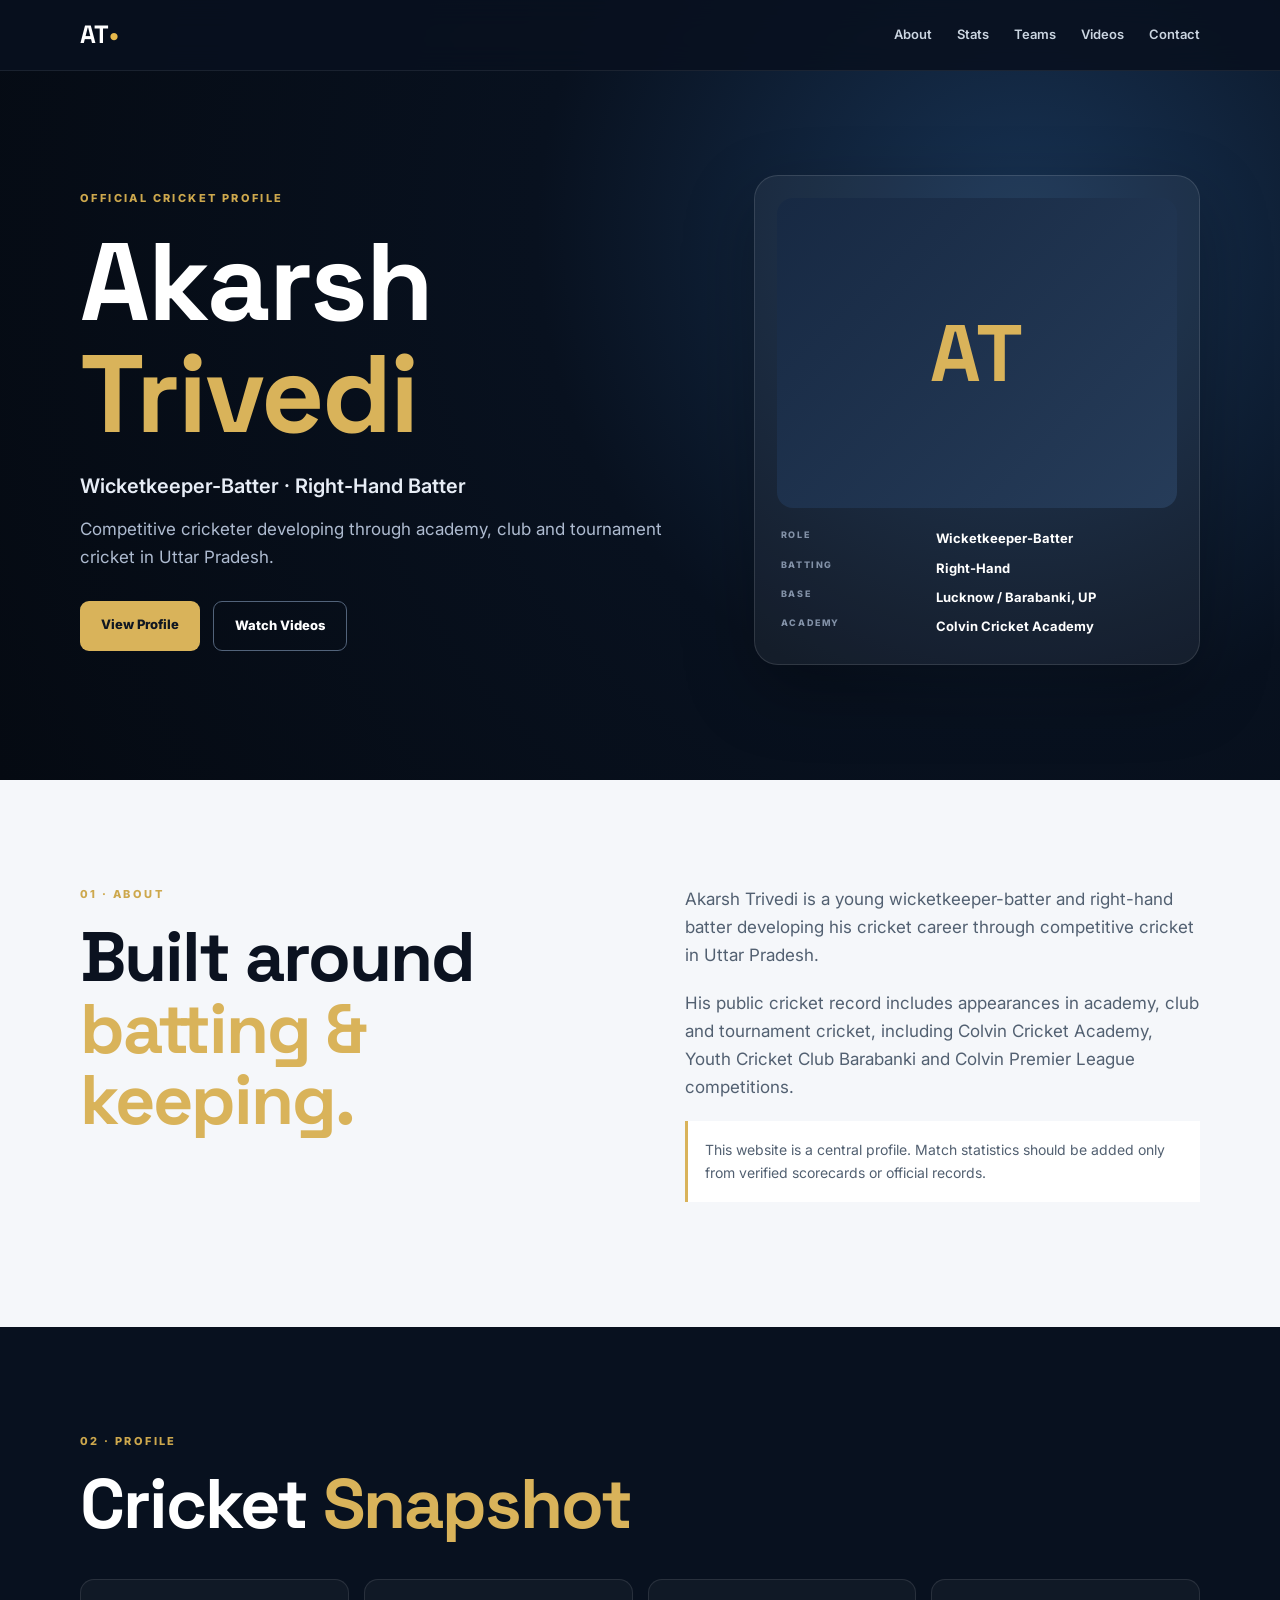
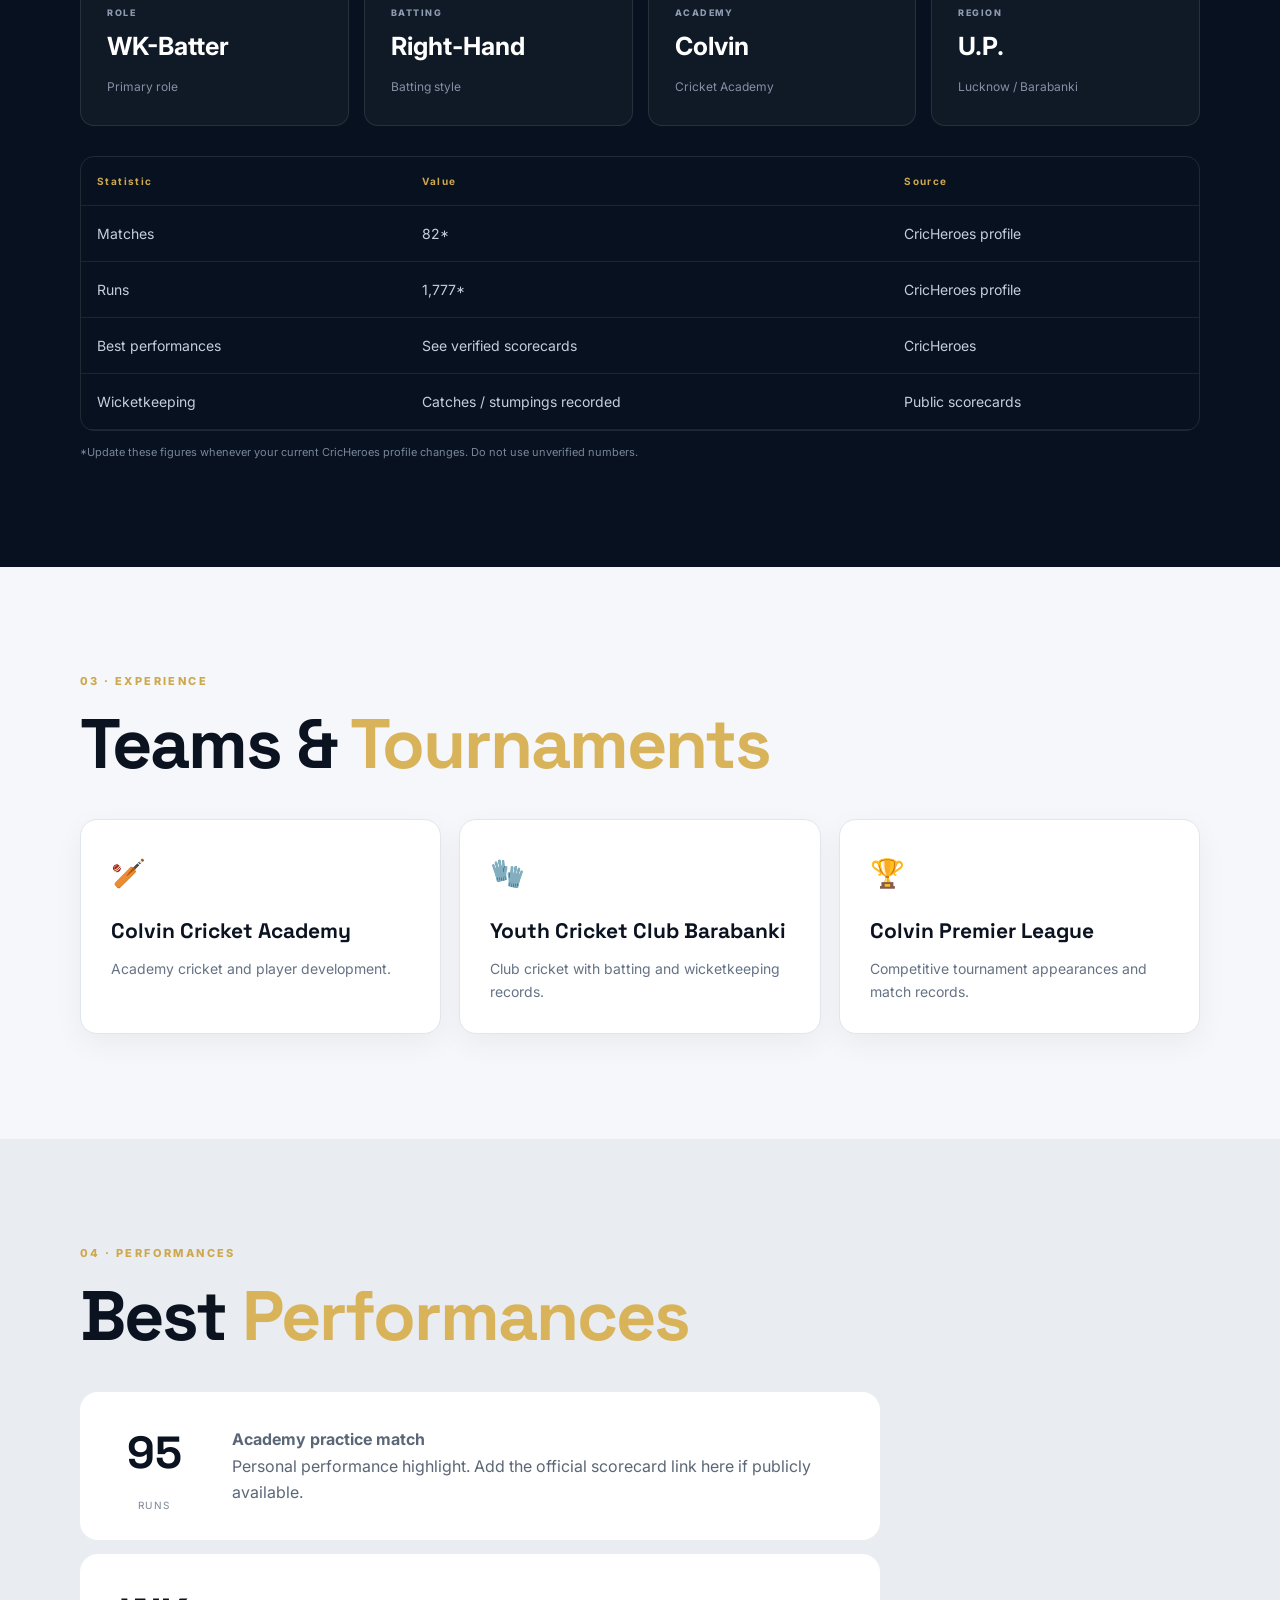
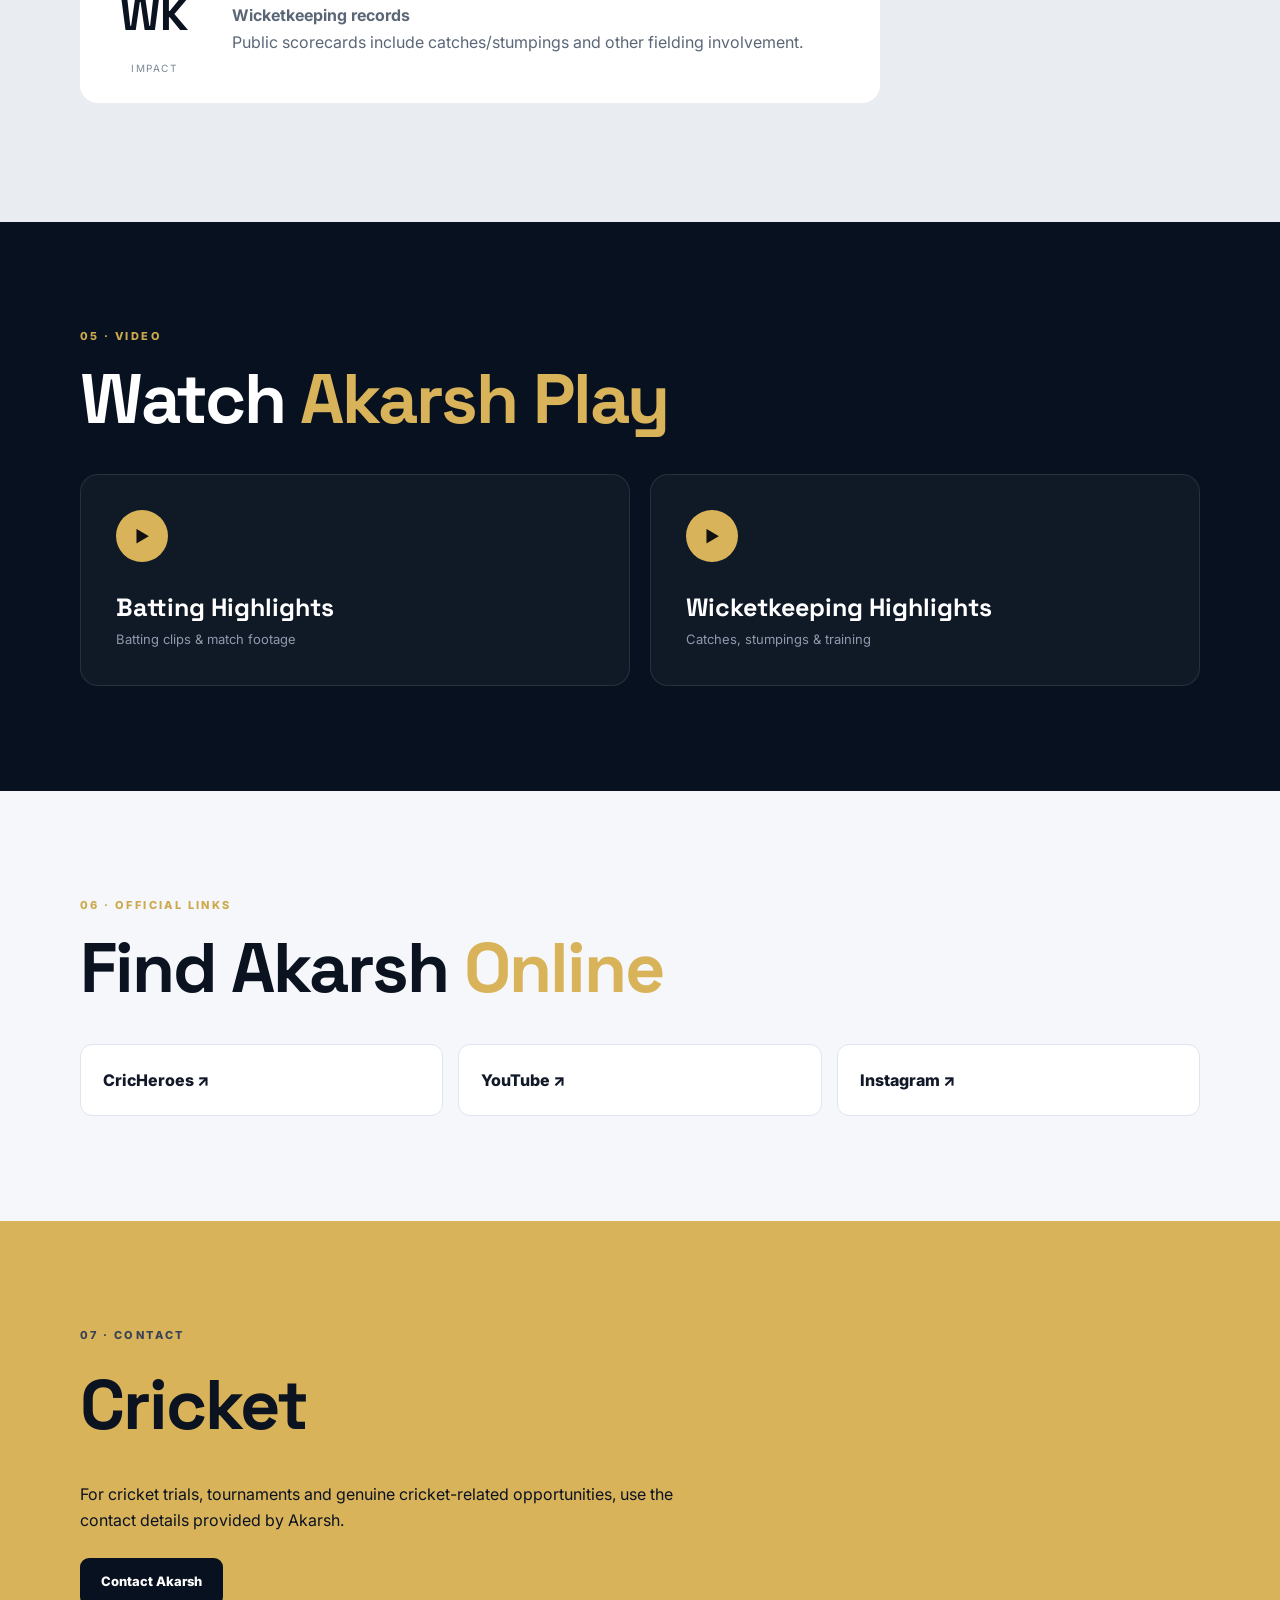
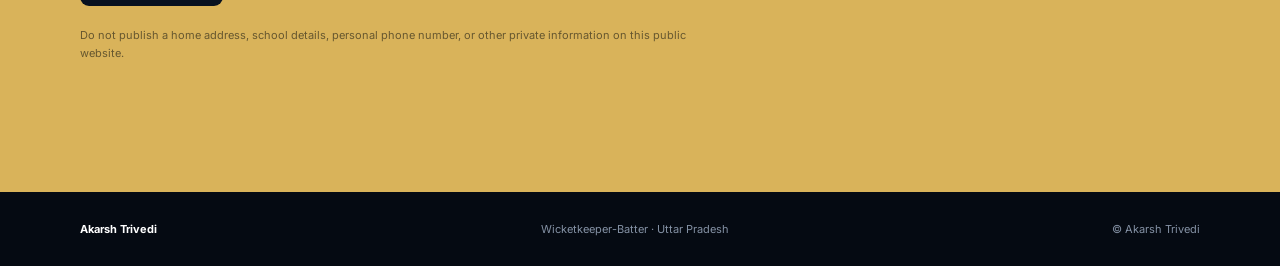
==== index.html @ 23338c33 "Add files via upload" ====
<!DOCTYPE html>
<html lang="en">
<head>
  <meta charset="UTF-8">
  <meta name="viewport" content="width=device-width, initial-scale=1.0">
  <title>Akarsh Trivedi | Wicketkeeper-Batter | Cricketer</title>
  <meta name="description" content="Official cricket profile of Akarsh Trivedi, a wicketkeeper-batter and right-hand batter from Uttar Pradesh. View cricket profile, statistics, teams, tournaments, performances and videos.">
  <meta name="author" content="Akarsh Trivedi">
  <meta name="robots" content="index, follow">
  <meta property="og:title" content="Akarsh Trivedi | Wicketkeeper-Batter">
  <meta property="og:description" content="Official cricket profile of Akarsh Trivedi — wicketkeeper-batter and right-hand batter.">
  <meta property="og:type" content="profile">
  <meta name="theme-color" content="#08111f">
  <link rel="stylesheet" href="style.css">
  <script type="application/ld+json">
  {
    "@context":"https://schema.org",
    "@type":"Person",
    "name":"Akarsh Trivedi",
    "jobTitle":"Cricketer",
    "description":"Wicketkeeper-batter and right-hand batter from Uttar Pradesh.",
    "url":"YOUR_GITHUB_PAGES_URL",
    "sameAs":[
      "YOUR_CRICHEROES_URL",
      "YOUR_YOUTUBE_URL",
      "YOUR_INSTAGRAM_URL"
    ]
  }
  </script>
</head>
<body>
<header class="site-header">
  <nav class="nav container">
    <a class="brand" href="#home">AT<span>•</span></a>
    <div class="nav-links">
      <a href="#about">About</a>
      <a href="#stats">Stats</a>
      <a href="#teams">Teams</a>
      <a href="#videos">Videos</a>
      <a href="#contact">Contact</a>
    </div>
  </nav>
</header>

<main>
<section id="home" class="hero">
  <div class="container hero-grid">
    <div>
      <p class="eyebrow">OFFICIAL CRICKET PROFILE</p>
      <h1>Akarsh<br><span>Trivedi</span></h1>
      <p class="hero-role">Wicketkeeper-Batter · Right-Hand Batter</p>
      <p class="hero-copy">Competitive cricketer developing through academy, club and tournament cricket in Uttar Pradesh.</p>
      <div class="buttons">
        <a class="btn primary" href="#stats">View Profile</a>
        <a class="btn ghost" href="#videos">Watch Videos</a>
      </div>
    </div>
    <div class="hero-card">
      <div class="photo-placeholder">AT</div>
      <div class="card-info">
        <span>ROLE</span><strong>Wicketkeeper-Batter</strong>
        <span>BATTING</span><strong>Right-Hand</strong>
        <span>BASE</span><strong>Lucknow / Barabanki, UP</strong>
        <span>ACADEMY</span><strong>Colvin Cricket Academy</strong>
      </div>
    </div>
  </div>
</section>

<section id="about" class="section">
  <div class="container two-col">
    <div>
      <p class="eyebrow">01 · ABOUT</p>
      <h2>Built around<br><span>batting & keeping.</span></h2>
    </div>
    <div class="text">
      <p>Akarsh Trivedi is a young wicketkeeper-batter and right-hand batter developing his cricket career through competitive cricket in Uttar Pradesh.</p>
      <p>His public cricket record includes appearances in academy, club and tournament cricket, including Colvin Cricket Academy, Youth Cricket Club Barabanki and Colvin Premier League competitions.</p>
      <p class="note">This website is a central profile. Match statistics should be added only from verified scorecards or official records.</p>
    </div>
  </div>
</section>

<section id="stats" class="section dark">
  <div class="container">
    <p class="eyebrow">02 · PROFILE</p>
    <h2>Cricket <span>Snapshot</span></h2>
    <div class="stat-grid">
      <div class="stat"><small>ROLE</small><strong>WK-Batter</strong><em>Primary role</em></div>
      <div class="stat"><small>BATTING</small><strong>Right-Hand</strong><em>Batting style</em></div>
      <div class="stat"><small>ACADEMY</small><strong>Colvin</strong><em>Cricket Academy</em></div>
      <div class="stat"><small>REGION</small><strong>U.P.</strong><em>Lucknow / Barabanki</em></div>
    </div>
    <div class="table-wrap">
      <table>
        <thead><tr><th>Statistic</th><th>Value</th><th>Source</th></tr></thead>
        <tbody>
          <tr><td>Matches</td><td>82*</td><td>CricHeroes profile</td></tr>
          <tr><td>Runs</td><td>1,777*</td><td>CricHeroes profile</td></tr>
          <tr><td>Best performances</td><td>See verified scorecards</td><td>CricHeroes</td></tr>
          <tr><td>Wicketkeeping</td><td>Catches / stumpings recorded</td><td>Public scorecards</td></tr>
        </tbody>
      </table>
    </div>
    <p class="small">*Update these figures whenever your current CricHeroes profile changes. Do not use unverified numbers.</p>
  </div>
</section>

<section id="teams" class="section">
  <div class="container">
    <p class="eyebrow">03 · EXPERIENCE</p>
    <h2>Teams & <span>Tournaments</span></h2>
    <div class="cards">
      <article><div class="icon">🏏</div><h3>Colvin Cricket Academy</h3><p>Academy cricket and player development.</p></article>
      <article><div class="icon">🧤</div><h3>Youth Cricket Club Barabanki</h3><p>Club cricket with batting and wicketkeeping records.</p></article>
      <article><div class="icon">🏆</div><h3>Colvin Premier League</h3><p>Competitive tournament appearances and match records.</p></article>
    </div>
  </div>
</section>

<section id="performances" class="section alt">
  <div class="container">
    <p class="eyebrow">04 · PERFORMANCES</p>
    <h2>Best <span>Performances</span></h2>
    <div class="performance">
      <div><strong>95</strong><span>runs</span></div>
      <p><b>Academy practice match</b><br>Personal performance highlight. Add the official scorecard link here if publicly available.</p>
    </div>
    <div class="performance">
      <div><strong>WK</strong><span>impact</span></div>
      <p><b>Wicketkeeping records</b><br>Public scorecards include catches/stumpings and other fielding involvement.</p>
    </div>
  </div>
</section>

<section id="videos" class="section dark">
  <div class="container">
    <p class="eyebrow">05 · VIDEO</p>
    <h2>Watch <span>Akarsh Play</span></h2>
    <div class="video-grid">
      <a class="video-card" href="YOUR_BATTING_VIDEO_URL" target="_blank" rel="noopener">
        <div class="play">▶</div><h3>Batting Highlights</h3><p>Batting clips & match footage</p>
      </a>
      <a class="video-card" href="YOUR_WK_VIDEO_URL" target="_blank" rel="noopener">
        <div class="play">▶</div><h3>Wicketkeeping Highlights</h3><p>Catches, stumpings & training</p>
      </a>
    </div>
  </div>
</section>

<section id="links" class="section">
  <div class="container">
    <p class="eyebrow">06 · OFFICIAL LINKS</p>
    <h2>Find Akarsh <span>Online</span></h2>
    <div class="link-grid">
      <a href="YOUR_CRICHEROES_URL" target="_blank" rel="noopener">CricHeroes ↗</a>
      <a href="YOUR_YOUTUBE_URL" target="_blank" rel="noopener">YouTube ↗</a>
      <a href="YOUR_INSTAGRAM_URL" target="_blank" rel="noopener">Instagram ↗</a>
    </div>
  </div>
</section>

<section id="contact" class="section contact">
  <div class="container">
    <p class="eyebrow">07 · CONTACT</p>
    <h2>Cricket <span>Enquiries</span></h2>
    <p>For cricket trials, tournaments and genuine cricket-related opportunities, use the contact details provided by Akarsh.</p>
    <a class="btn primary" href="mailto:YOUR_EMAIL@example.com">Contact Akarsh</a>
    <p class="privacy">Do not publish a home address, school details, personal phone number, or other private information on this public website.</p>
  </div>
</section>
</main>

<footer>
  <div class="container footer-inner">
    <strong>Akarsh Trivedi</strong>
    <span>Wicketkeeper-Batter · Uttar Pradesh</span>
    <span>© <span id="year"></span> Akarsh Trivedi</span>
  </div>
</footer>
<script src="script.js"></script>
</body>
</html>
---- style.css ----
@import url('https://fonts.googleapis.com/css2?family=Inter:wght@400;500;600;700;800;900&family=Space+Grotesk:wght@500;600;700&display=swap');
*{box-sizing:border-box;margin:0;padding:0}html{scroll-behavior:smooth}body{font-family:Inter,Arial,sans-serif;background:#f5f7fa;color:#0b1220;line-height:1.65}.container{width:min(1120px,92%);margin:auto}.site-header{position:fixed;top:0;left:0;width:100%;z-index:20;background:rgba(8,17,31,.88);backdrop-filter:blur(14px);border-bottom:1px solid rgba(255,255,255,.08)}.nav{height:70px;display:flex;align-items:center;justify-content:space-between}.brand{font-family:"Space Grotesk";font-weight:800;font-size:25px;color:white;text-decoration:none}.brand span{color:#e7b84b}.nav-links{display:flex;gap:25px}.nav-links a{color:#cbd5e1;text-decoration:none;font-size:13px;font-weight:600}.nav-links a:hover{color:#fff}.hero{min-height:780px;padding:150px 0 90px;background:radial-gradient(circle at 80% 30%,#183354 0,#08111f 42%,#050a12 100%);color:white;display:flex;align-items:center}.hero-grid{display:grid;grid-template-columns:1.15fr .85fr;gap:70px;align-items:center}.eyebrow{letter-spacing:2.4px;font-size:11px;font-weight:800;color:#cda84d;margin-bottom:18px}.hero h1,h2{font-family:"Space Grotesk";line-height:1.02;letter-spacing:-2px}.hero h1{font-size:clamp(62px,9vw,110px)}.hero h1 span,h2 span{color:#d9b35a}.hero-role{font-size:20px;font-weight:600;margin:20px 0 12px;color:#e7edf6}.hero-copy{max-width:600px;color:#aebbd0;font-size:17px}.buttons{display:flex;gap:13px;margin-top:30px}.btn{display:inline-block;padding:13px 21px;border-radius:9px;text-decoration:none;font-weight:800;font-size:13px}.primary{background:#d9b35a;color:#101722}.ghost{border:1px solid #52637a;color:white}.hero-card{border:1px solid rgba(255,255,255,.12);background:rgba(255,255,255,.05);border-radius:24px;padding:22px;box-shadow:0 25px 70px rgba(0,0,0,.28)}.photo-placeholder{height:310px;border-radius:16px;background:linear-gradient(135deg,#172943,#263c59);display:grid;place-items:center;font-family:"Space Grotesk";font-size:80px;font-weight:800;color:#d9b35a}.card-info{display:grid;grid-template-columns:1fr 1.7fr;gap:8px 16px;padding:20px 4px 4px}.card-info span{font-size:9px;color:#8291a7;letter-spacing:1.6px;font-weight:800}.card-info strong{font-size:13px}.section{padding:105px 0}.section h2{font-size:clamp(42px,6vw,70px);margin-bottom:40px}.two-col{display:grid;grid-template-columns:1fr 1fr;gap:90px}.text{font-size:17px;color:#526071}.text p{margin-bottom:20px}.note{padding:17px;border-left:3px solid #d9b35a;background:white;font-size:14px}.dark{background:#08111f;color:white}.stat-grid{display:grid;grid-template-columns:repeat(4,1fr);gap:15px}.stat{padding:26px;border:1px solid rgba(255,255,255,.1);border-radius:14px;background:rgba(255,255,255,.035)}.stat small{display:block;color:#8d9bb0;font-size:9px;letter-spacing:1.5px;font-weight:800}.stat strong{display:block;font-size:25px;margin:5px 0}.stat em{font-size:12px;color:#8491a4;font-style:normal}.table-wrap{margin-top:30px;overflow:auto;border:1px solid rgba(255,255,255,.1);border-radius:14px}table{width:100%;border-collapse:collapse;min-width:600px}th,td{text-align:left;padding:16px;border-bottom:1px solid rgba(255,255,255,.08)}th{font-size:10px;letter-spacing:1.4px;color:#cda84d}td{color:#c4cfdd;font-size:14px}.small{font-size:11px;color:#77869b;margin-top:12px}.cards{display:grid;grid-template-columns:repeat(3,1fr);gap:18px}.cards article{background:white;border:1px solid #e1e6ed;border-radius:17px;padding:30px;box-shadow:0 10px 30px rgba(15,23,42,.05)}.icon{font-size:28px;margin-bottom:18px}.cards h3{font-family:"Space Grotesk";font-size:21px;margin-bottom:8px}.cards p{font-size:14px;color:#657285}.alt{background:#e9edf2}.performance{display:flex;gap:28px;align-items:center;background:white;border-radius:18px;padding:24px;margin:14px 0;max-width:800px}.performance>div{min-width:100px;text-align:center}.performance strong{display:block;font-family:"Space Grotesk";font-size:45px}.performance span{font-size:10px;text-transform:uppercase;letter-spacing:1.5px;color:#7a8797}.performance p{color:#5b6777}.video-grid{display:grid;grid-template-columns:repeat(2,1fr);gap:20px}.video-card{display:block;padding:35px;border:1px solid rgba(255,255,255,.1);border-radius:18px;text-decoration:none;color:white;background:rgba(255,255,255,.035)}.play{width:52px;height:52px;border-radius:50%;display:grid;place-items:center;background:#d9b35a;color:#111;margin-bottom:25px}.video-card h3{font-family:"Space Grotesk";font-size:25px}.video-card p{color:#8e9bad;font-size:13px}.link-grid{display:grid;grid-template-columns:repeat(3,1fr);gap:15px}.link-grid a{padding:22px;border-radius:12px;background:white;border:1px solid #dfe5ec;text-decoration:none;color:#111827;font-weight:800}.contact{background:#d9b35a}.contact .eyebrow{color:#394353}.contact p{max-width:650px;margin-bottom:25px}.privacy{font-size:11px;color:#66572f;margin-top:20px!important}.contact .primary{background:#08111f;color:white}footer{background:#050a12;color:#8491a4;padding:28px 0}.footer-inner{display:flex;justify-content:space-between;gap:15px;font-size:11px}.footer-inner strong{color:white}@media(max-width:800px){.nav-links{display:none}.hero{padding-top:120px}.hero-grid,.two-col{grid-template-columns:1fr;gap:40px}.stat-grid{grid-template-columns:1fr 1fr}.cards,.video-grid,.link-grid{grid-template-columns:1fr}.hero-card{max-width:500px}.section{padding:75px 0}.footer-inner{flex-direction:column}.photo-placeholder{height:240px}}
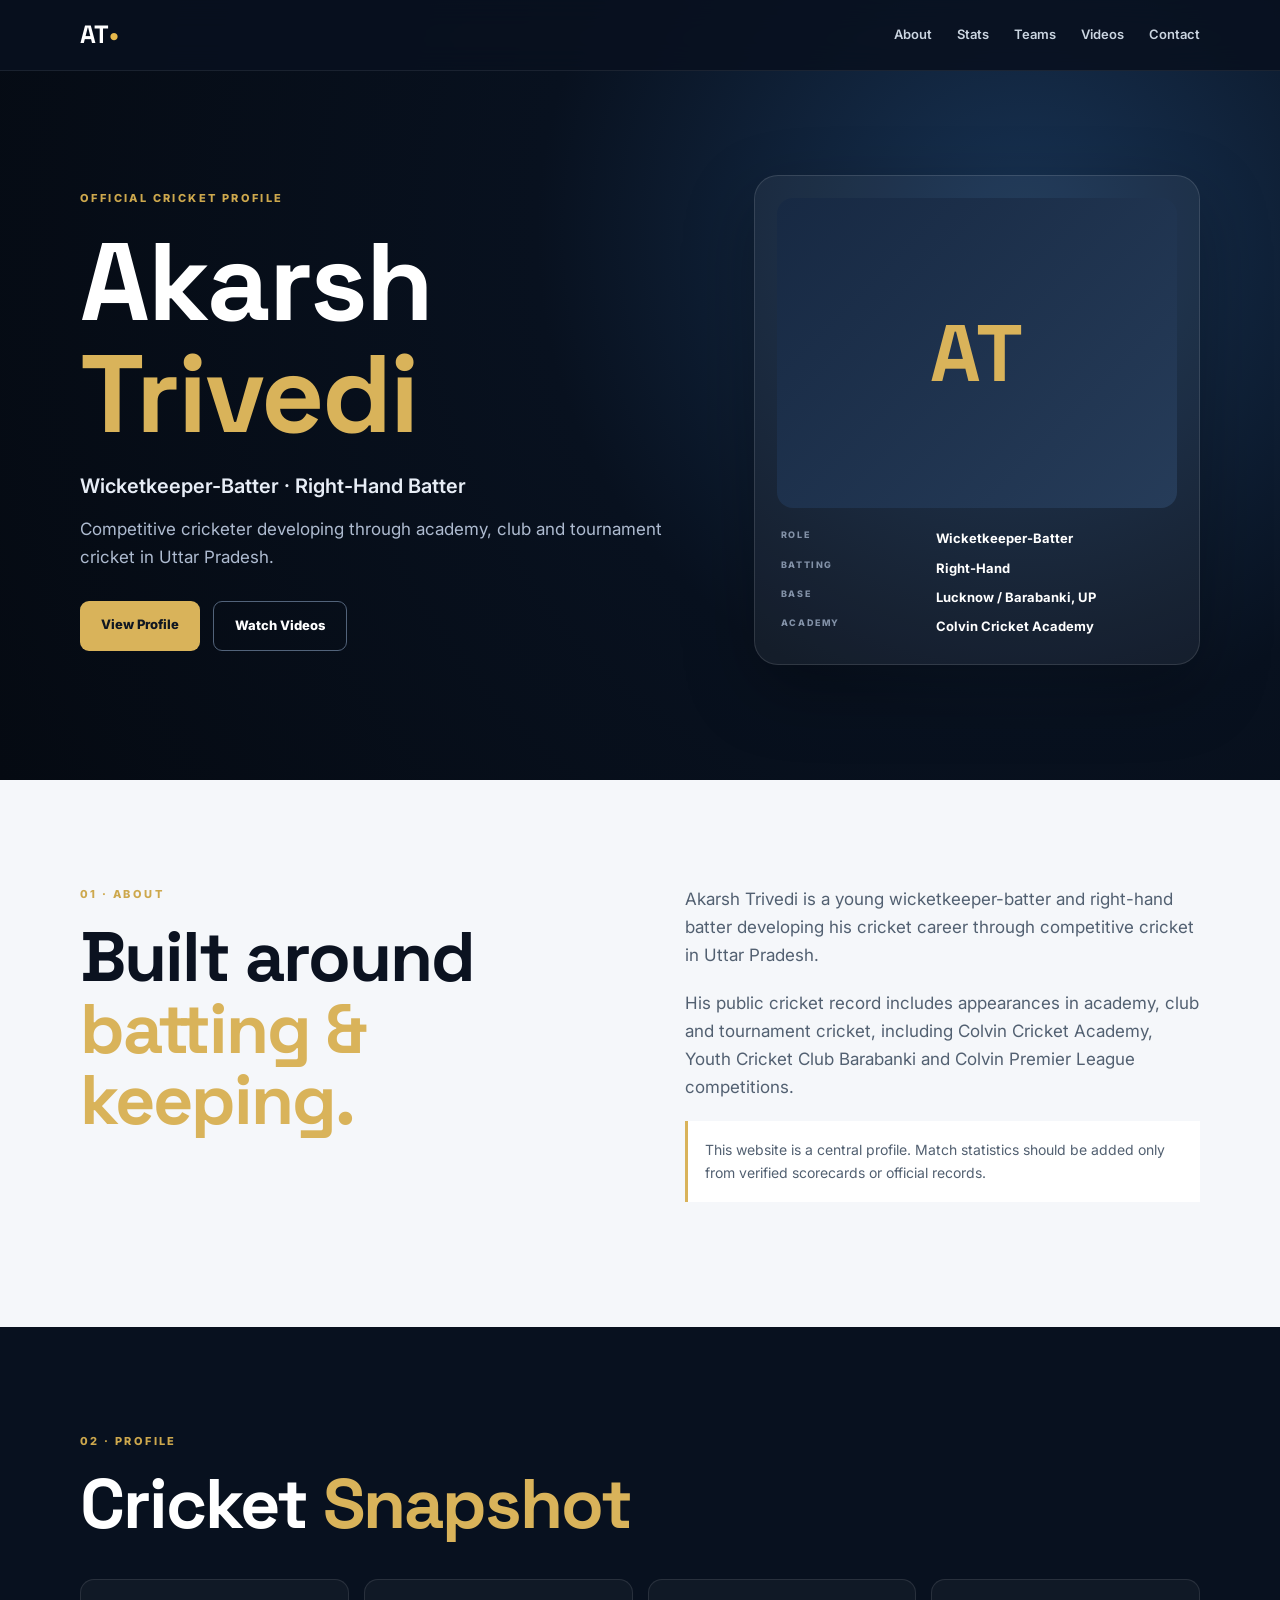
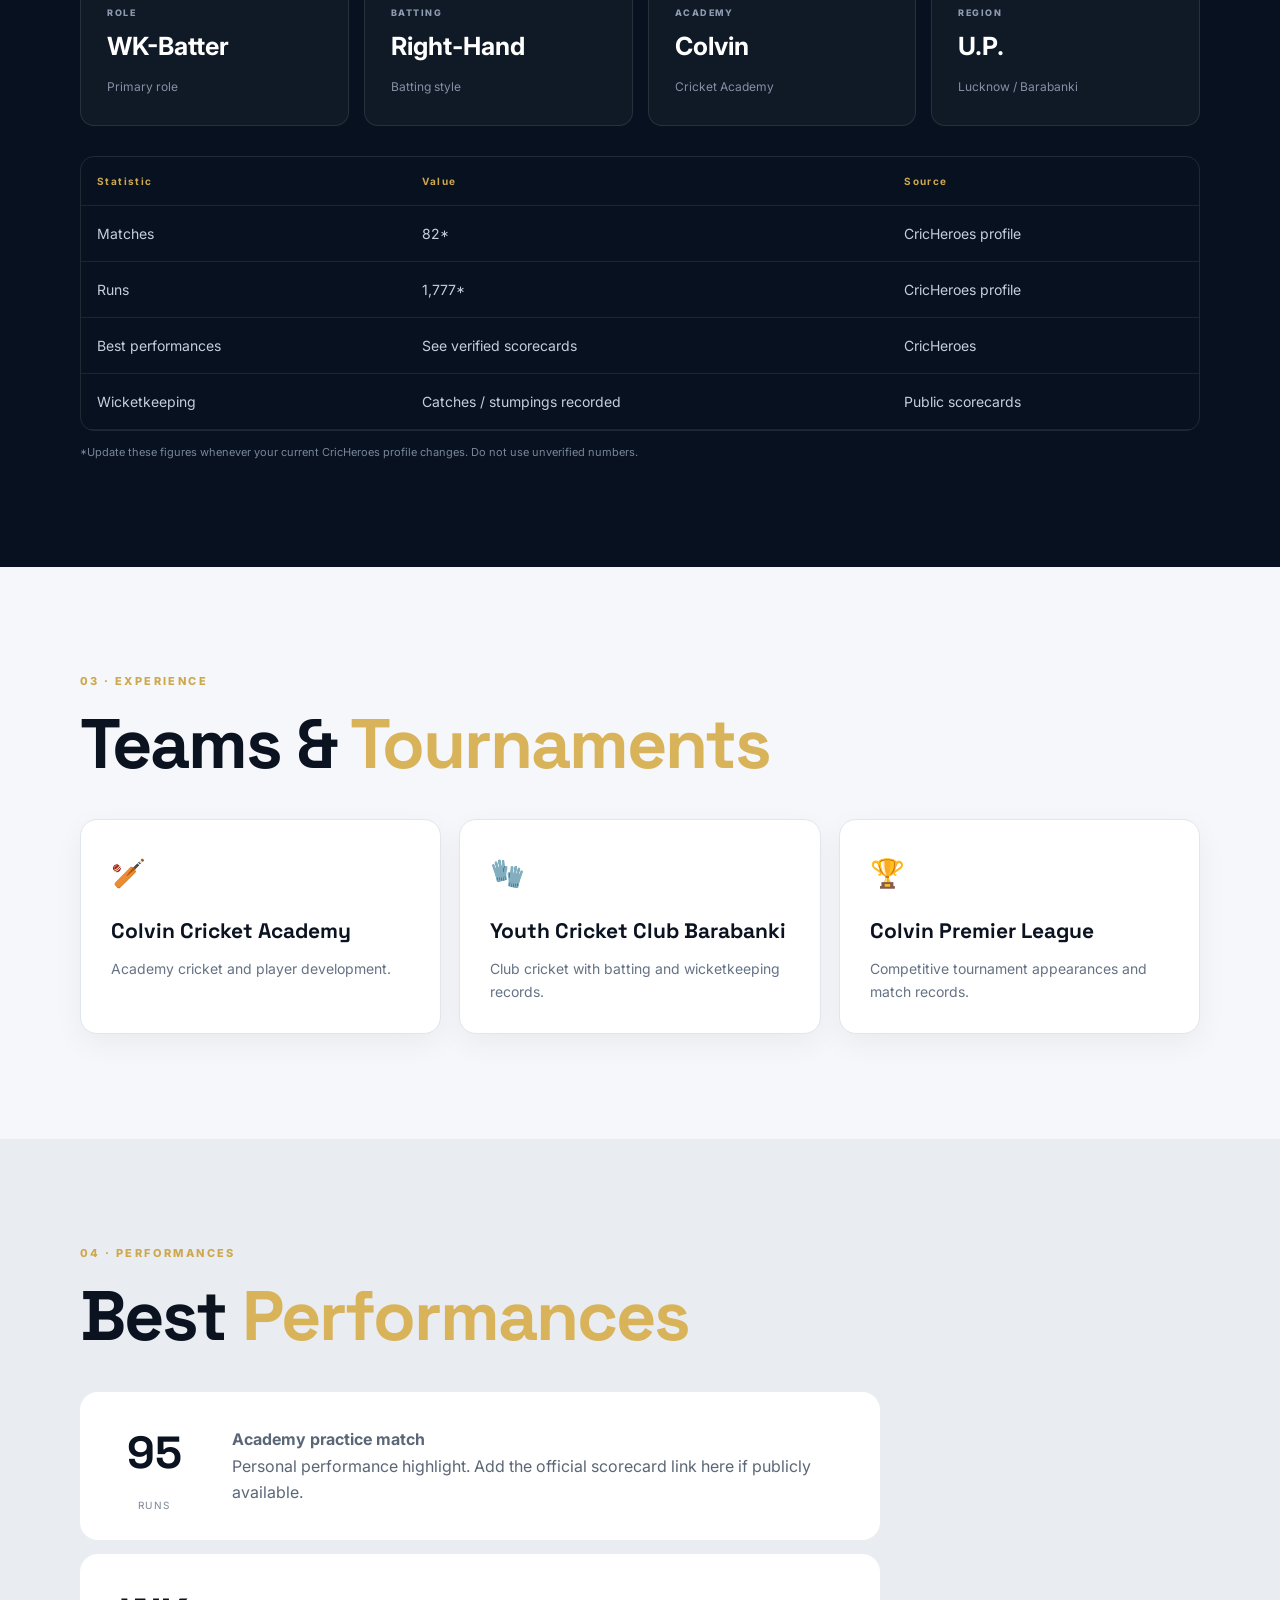
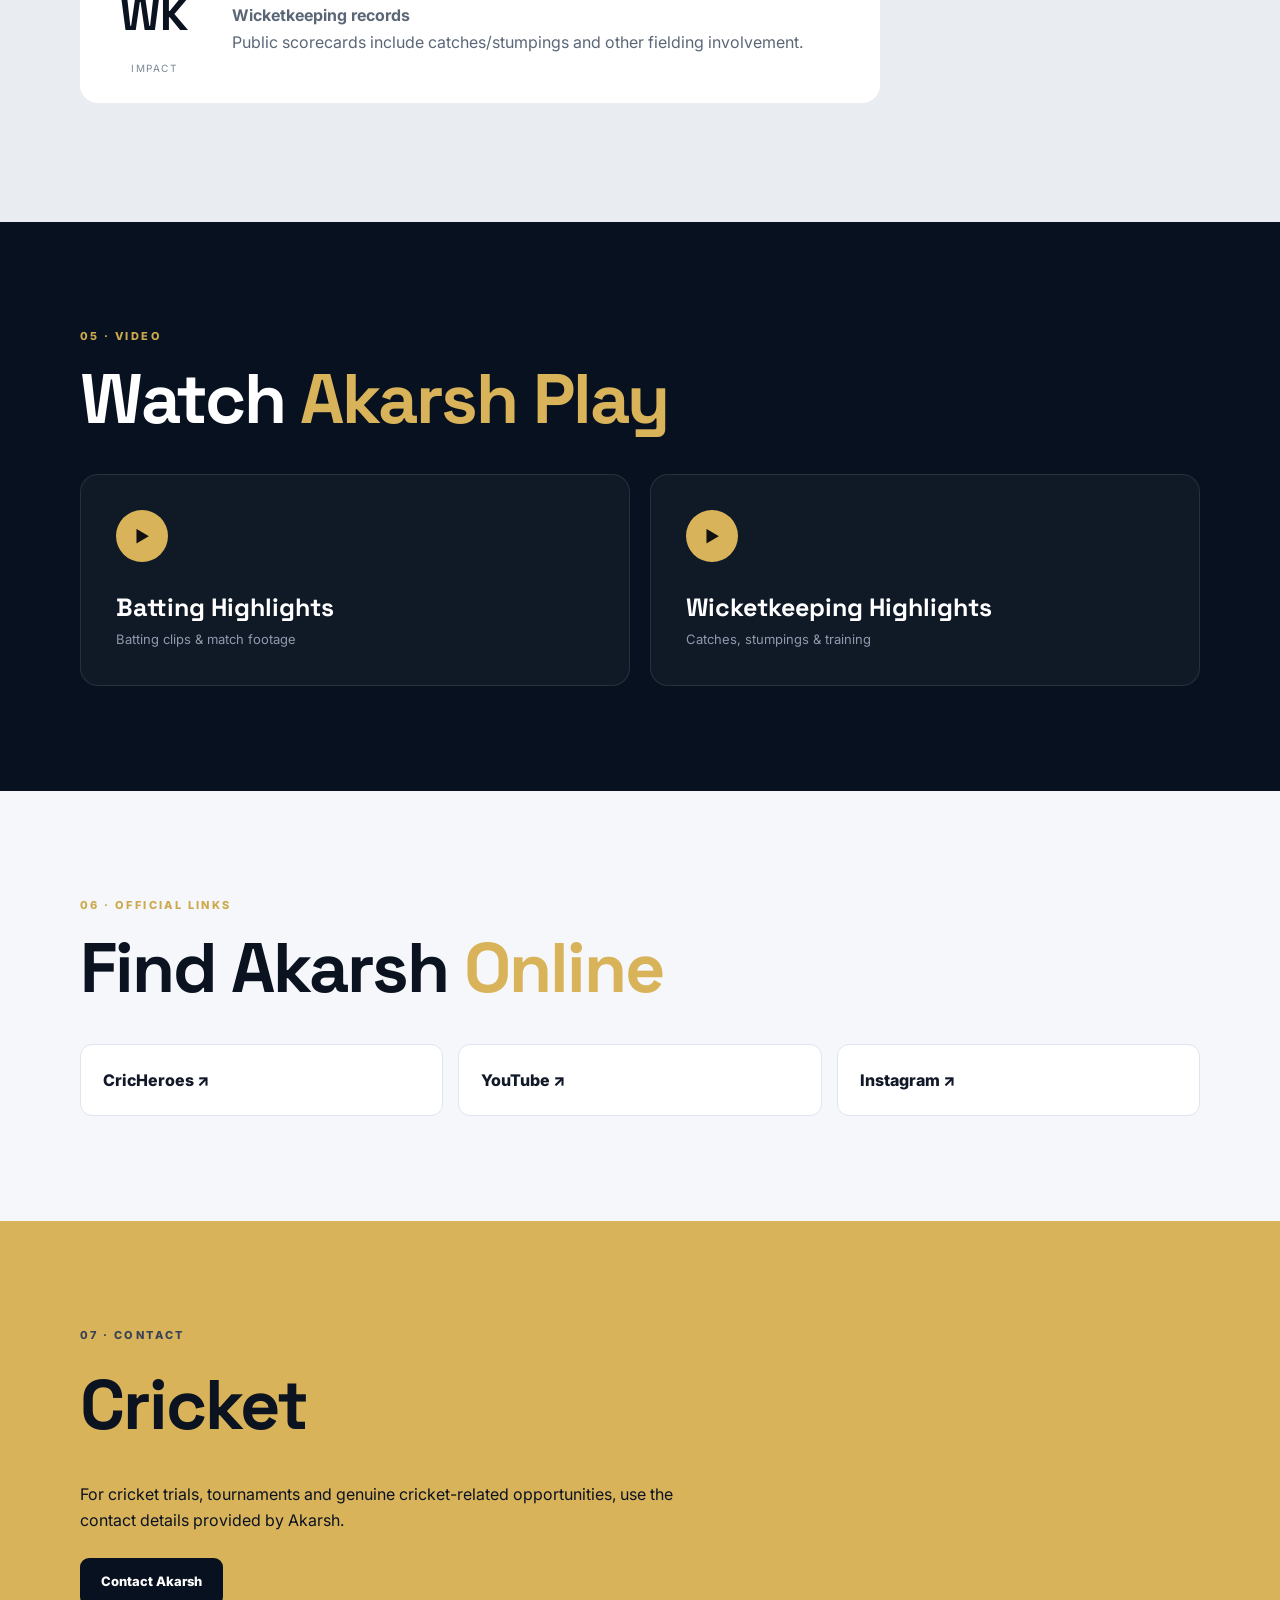
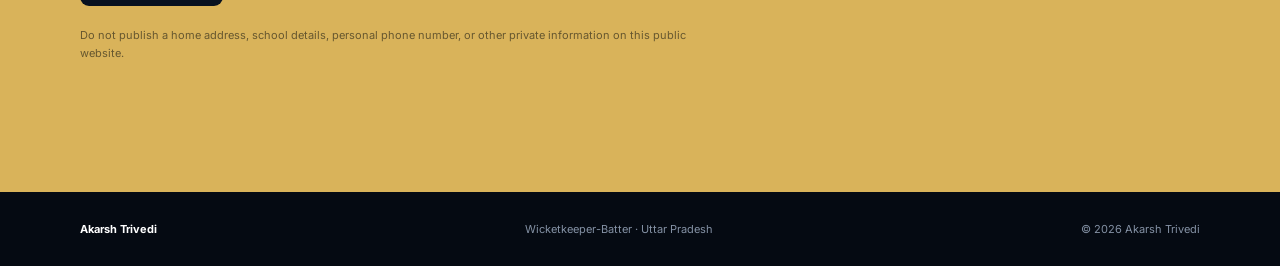
==== commit 9b4af930: "Update index.html" ====
--- a/index.html
+++ b/index.html
@@ -21,9 +21,9 @@
     "description":"Wicketkeeper-batter and right-hand batter from Uttar Pradesh.",
     "url":"YOUR_GITHUB_PAGES_URL",
     "sameAs":[
-      "YOUR_CRICHEROES_URL",
+      "https://chshare.link/player/dFN1ur",
       "YOUR_YOUTUBE_URL",
-      "YOUR_INSTAGRAM_URL"
+      "https://www.instagram.com/akarshtrivedi02?stkn=MWs0MXJvM3F6YmgyYw=="
     ]
   }
   </script>
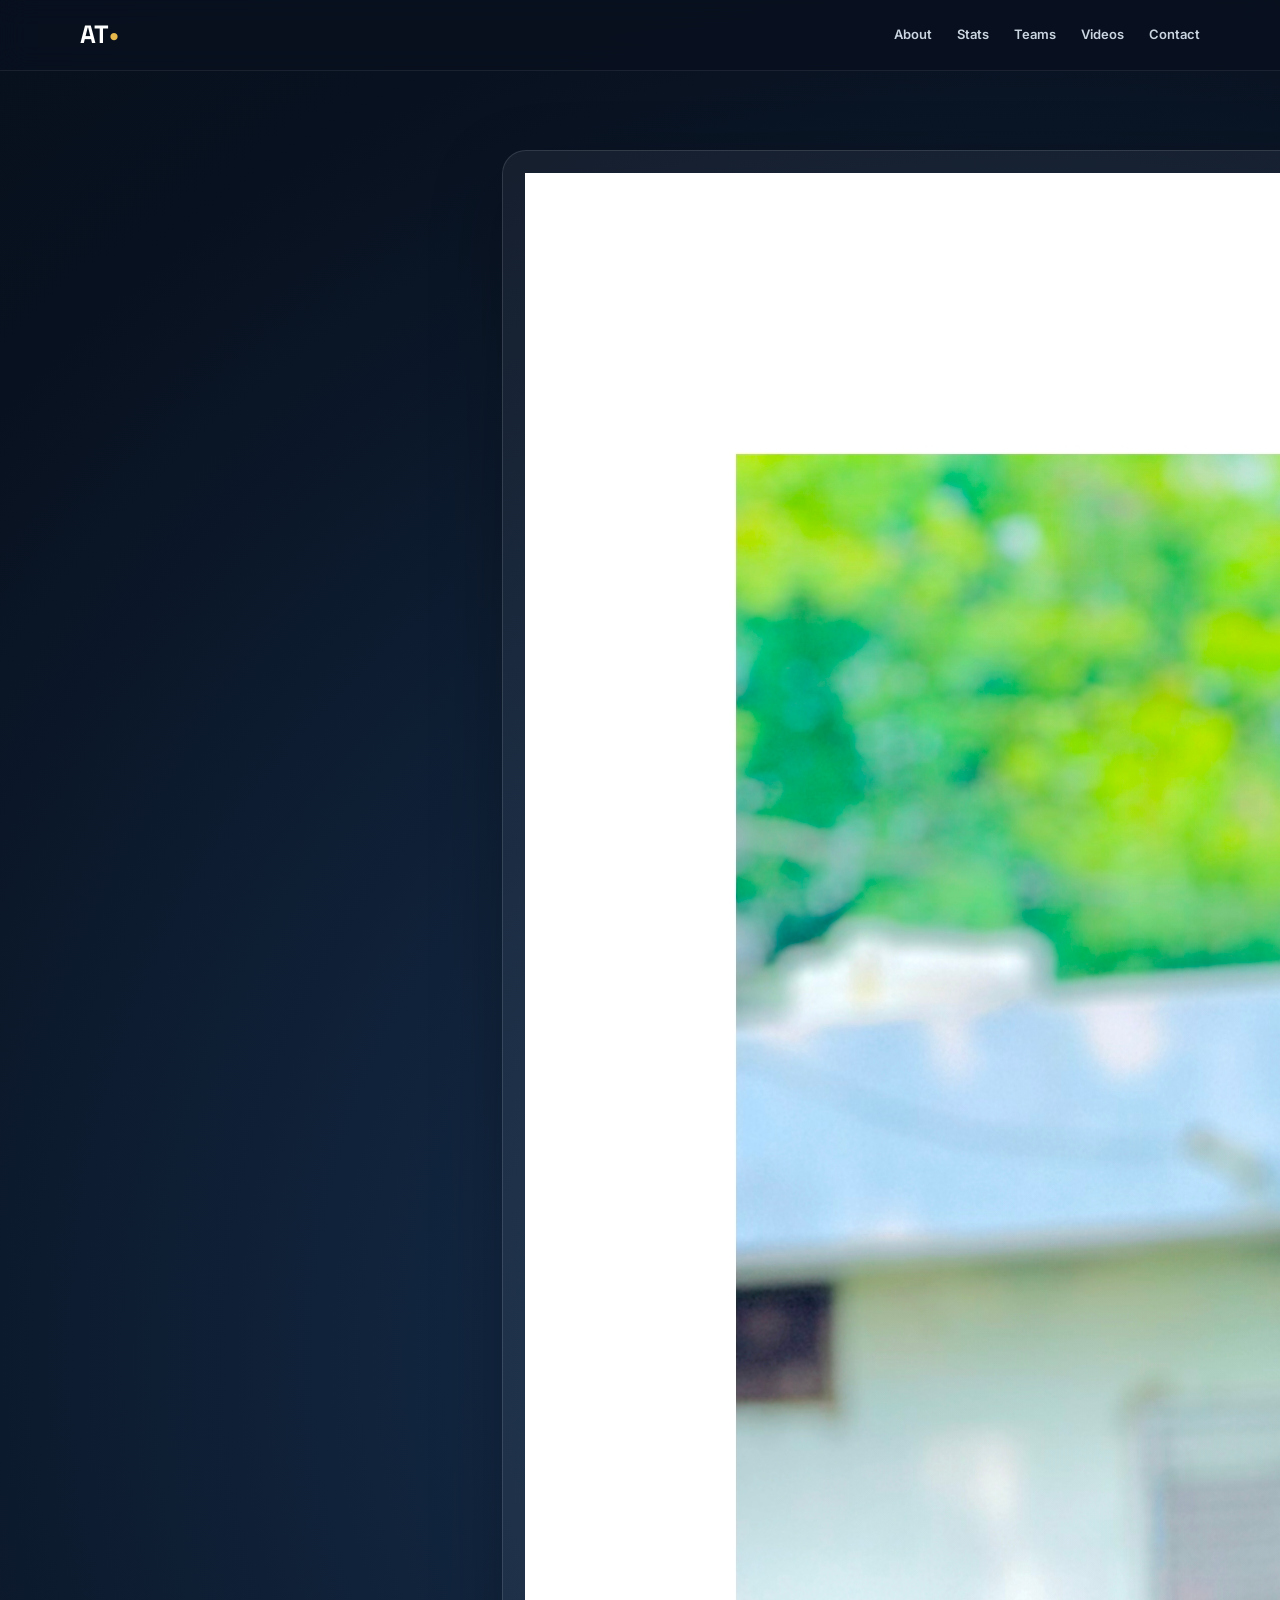
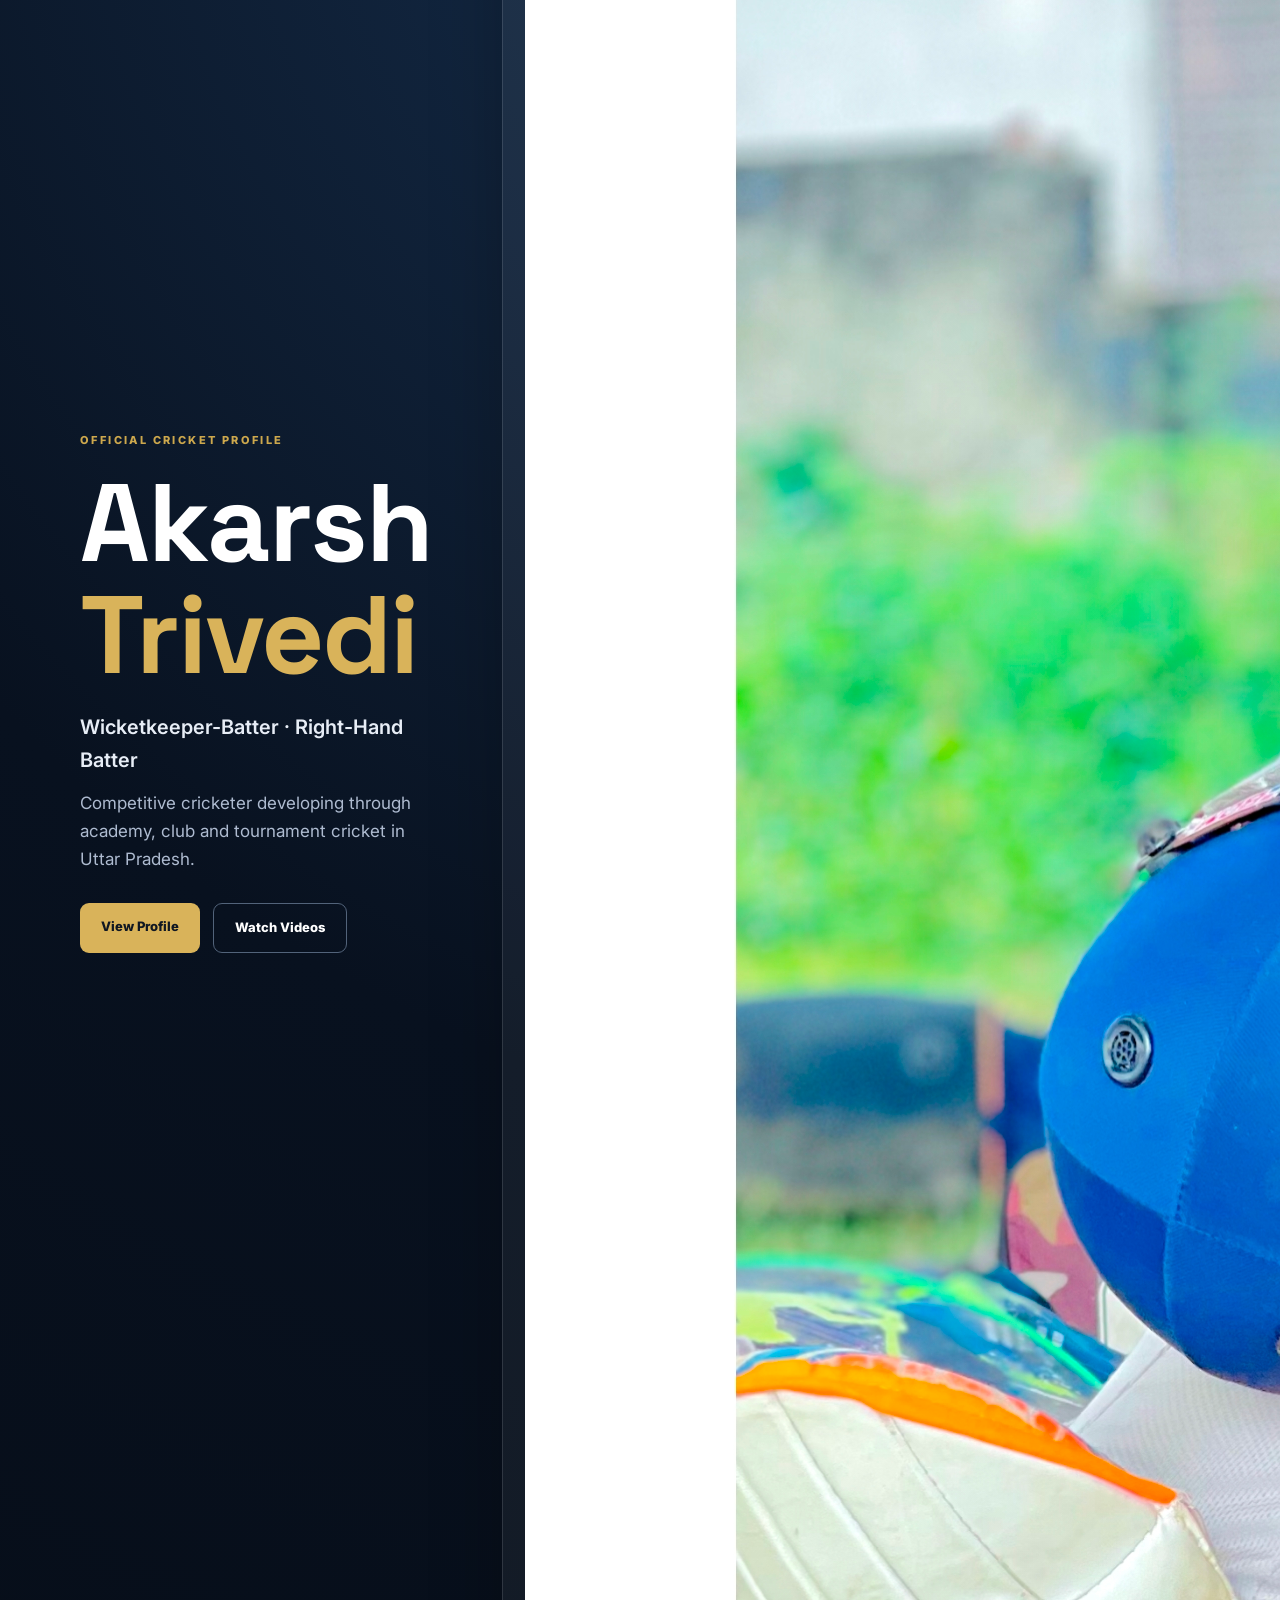
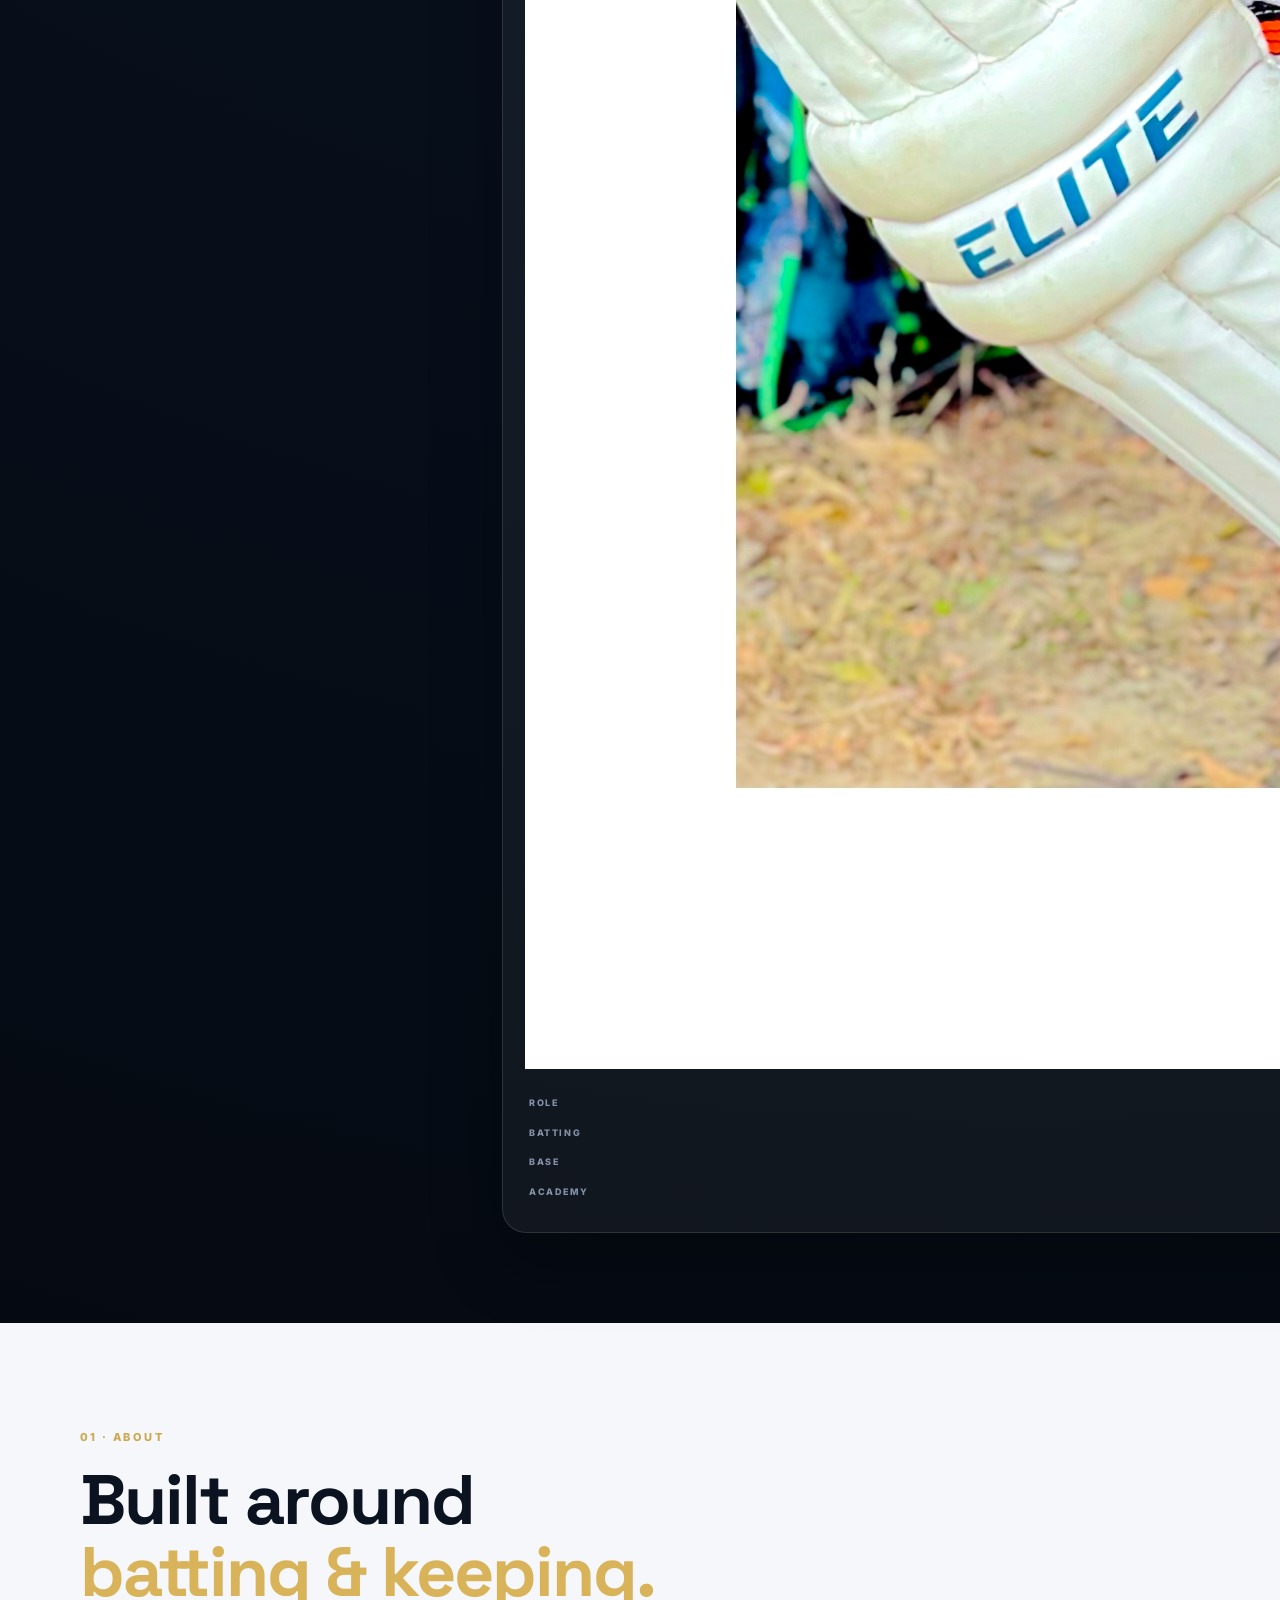
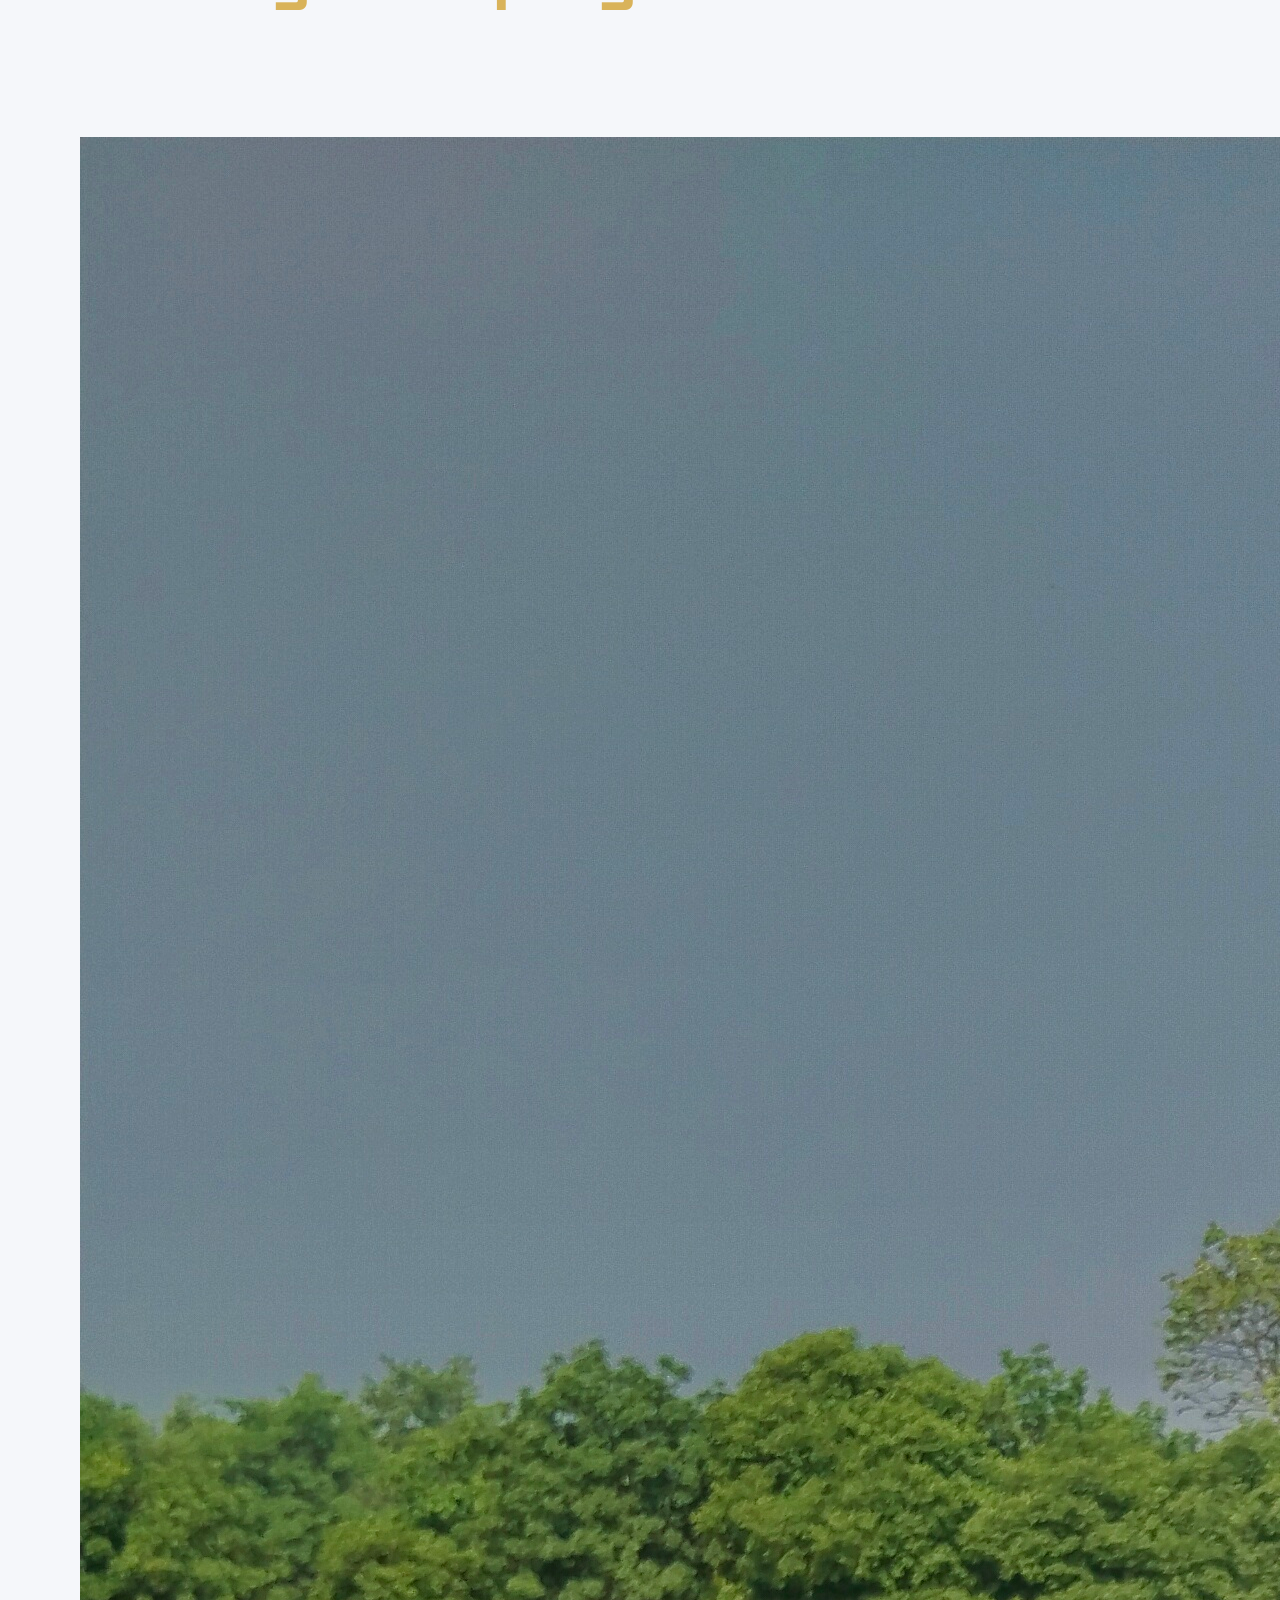
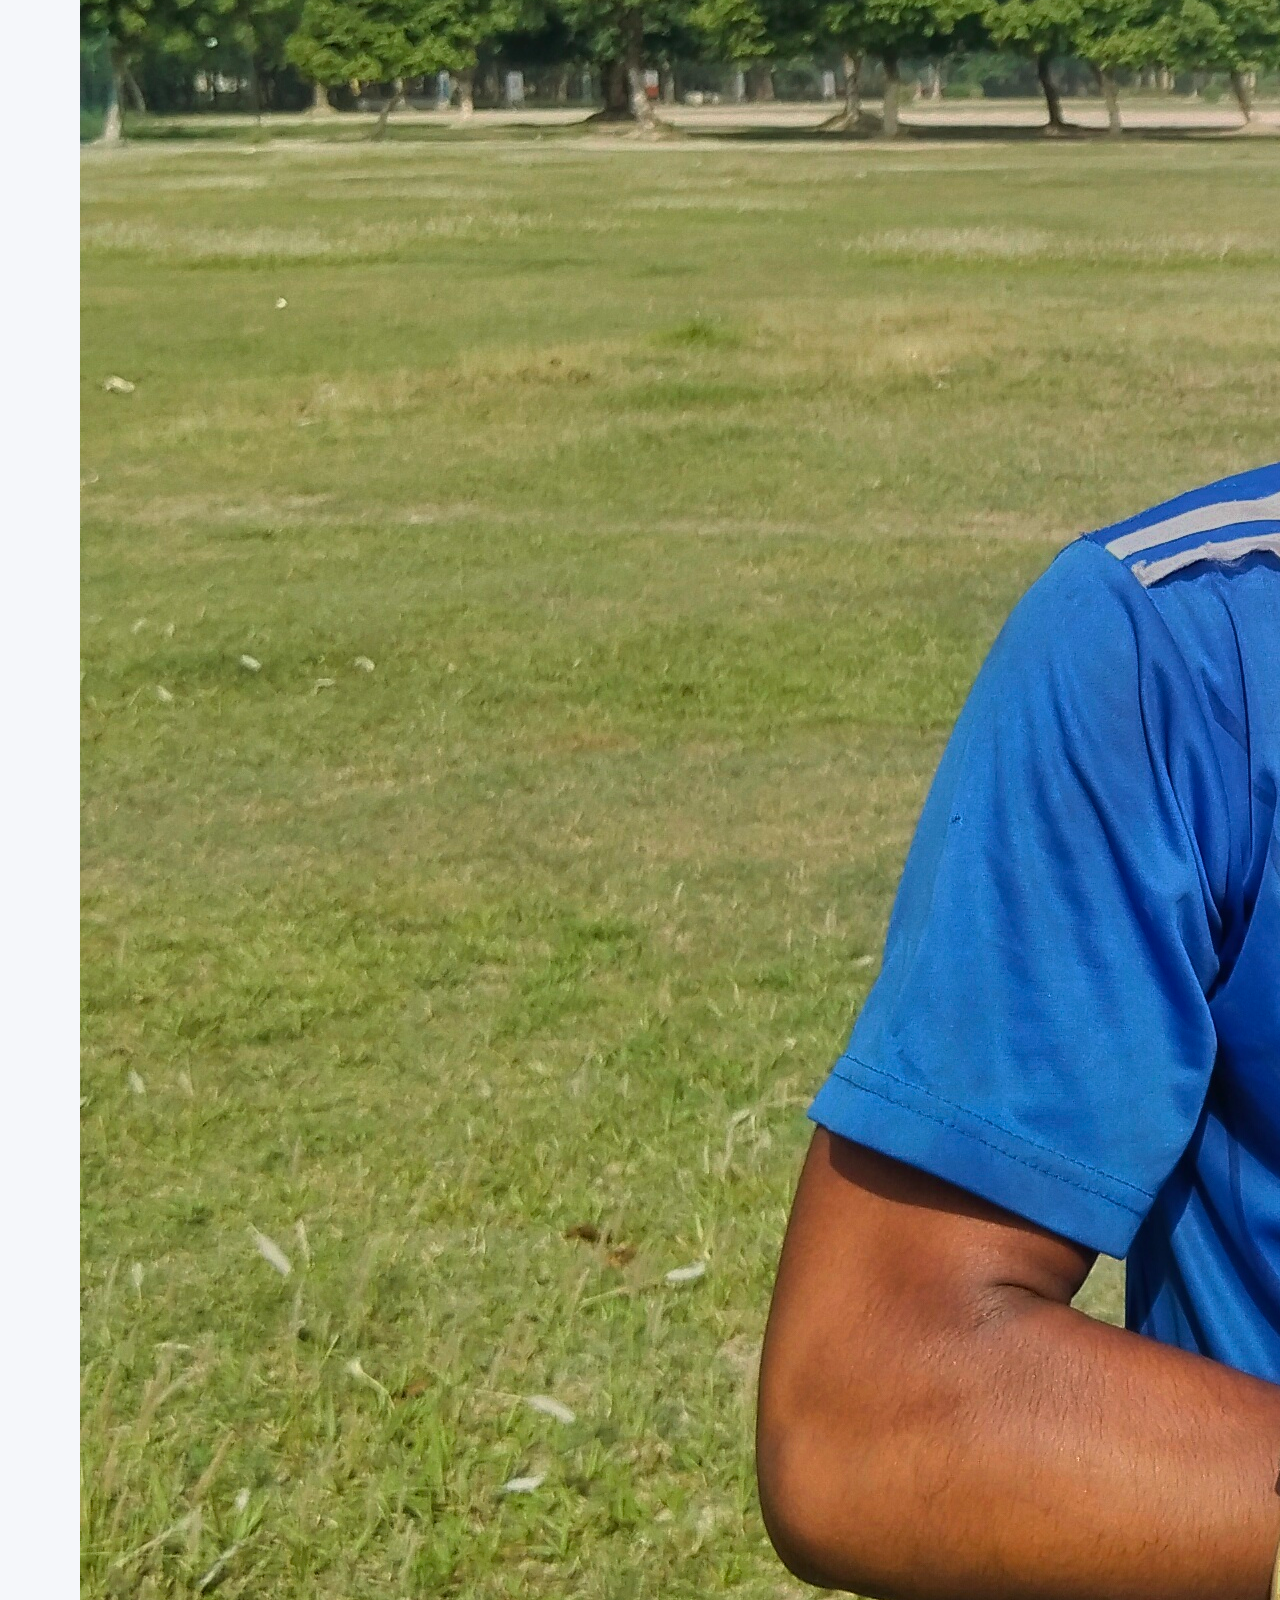
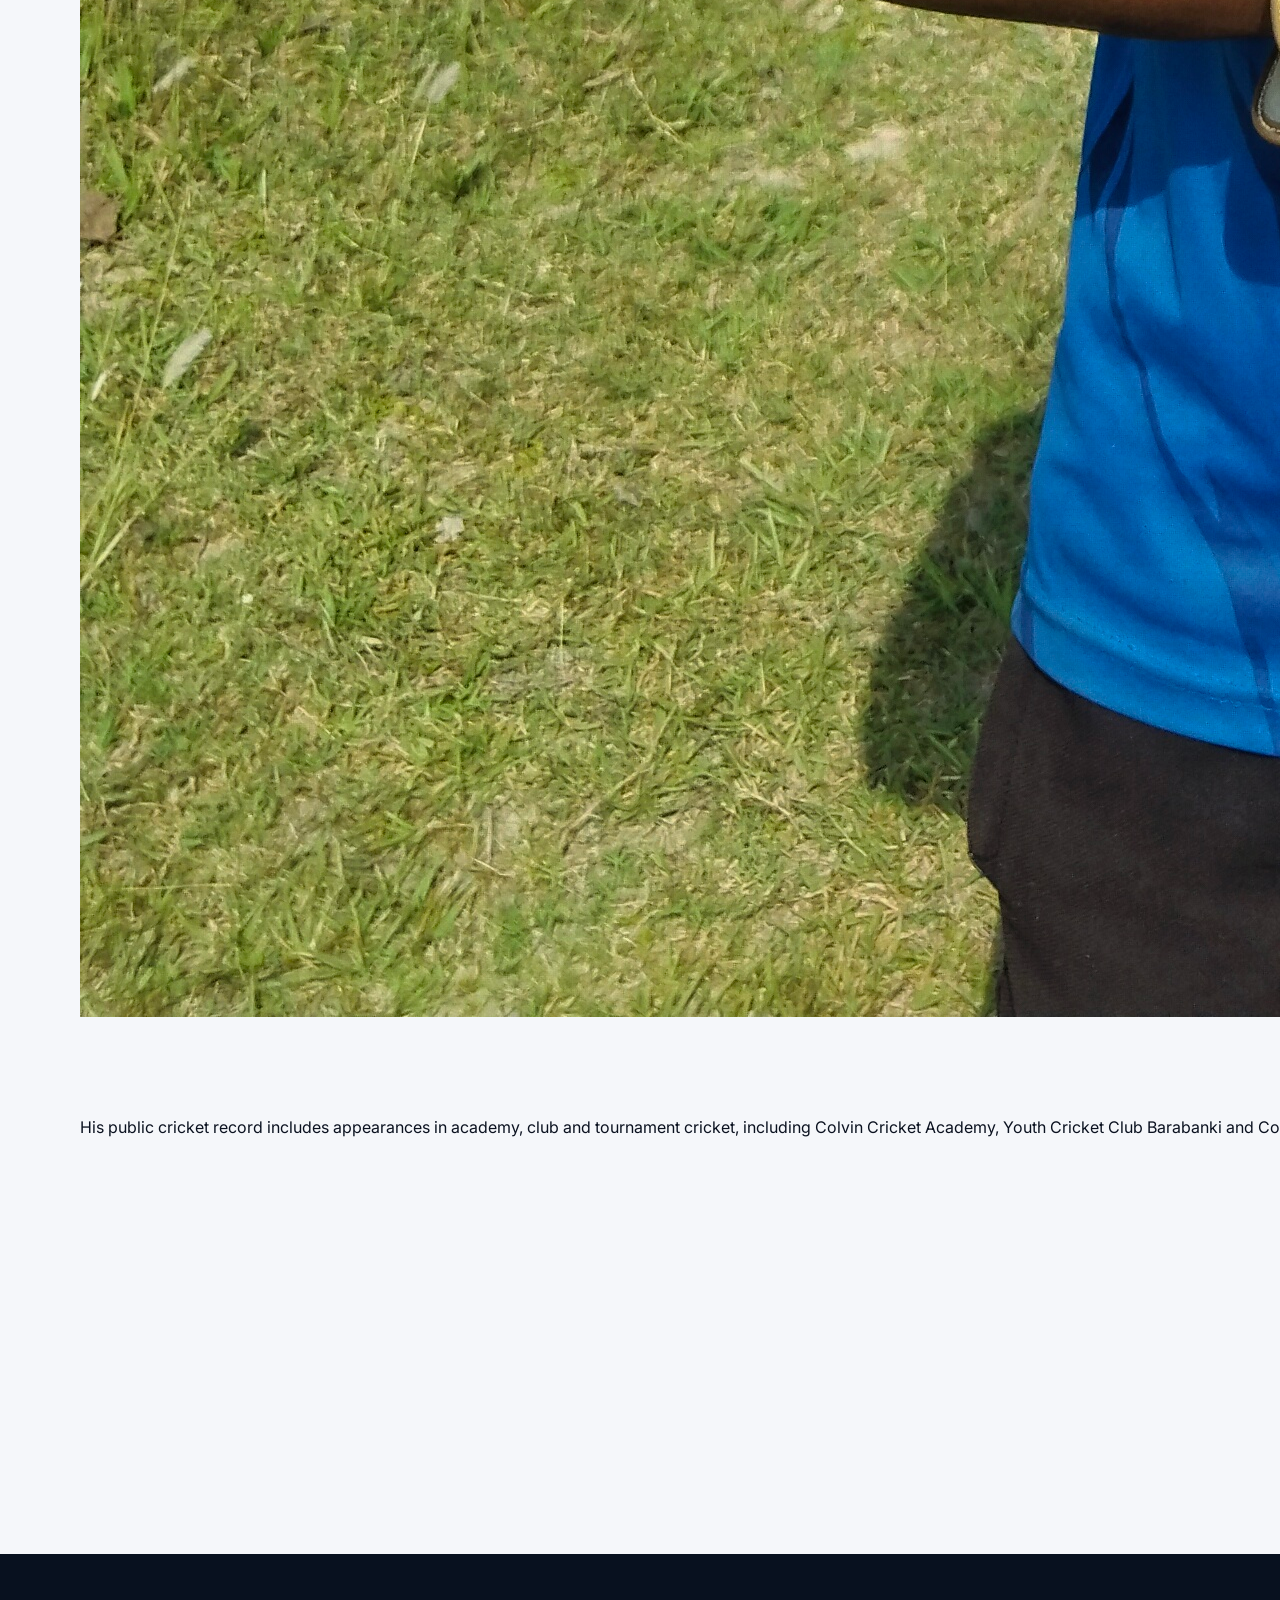
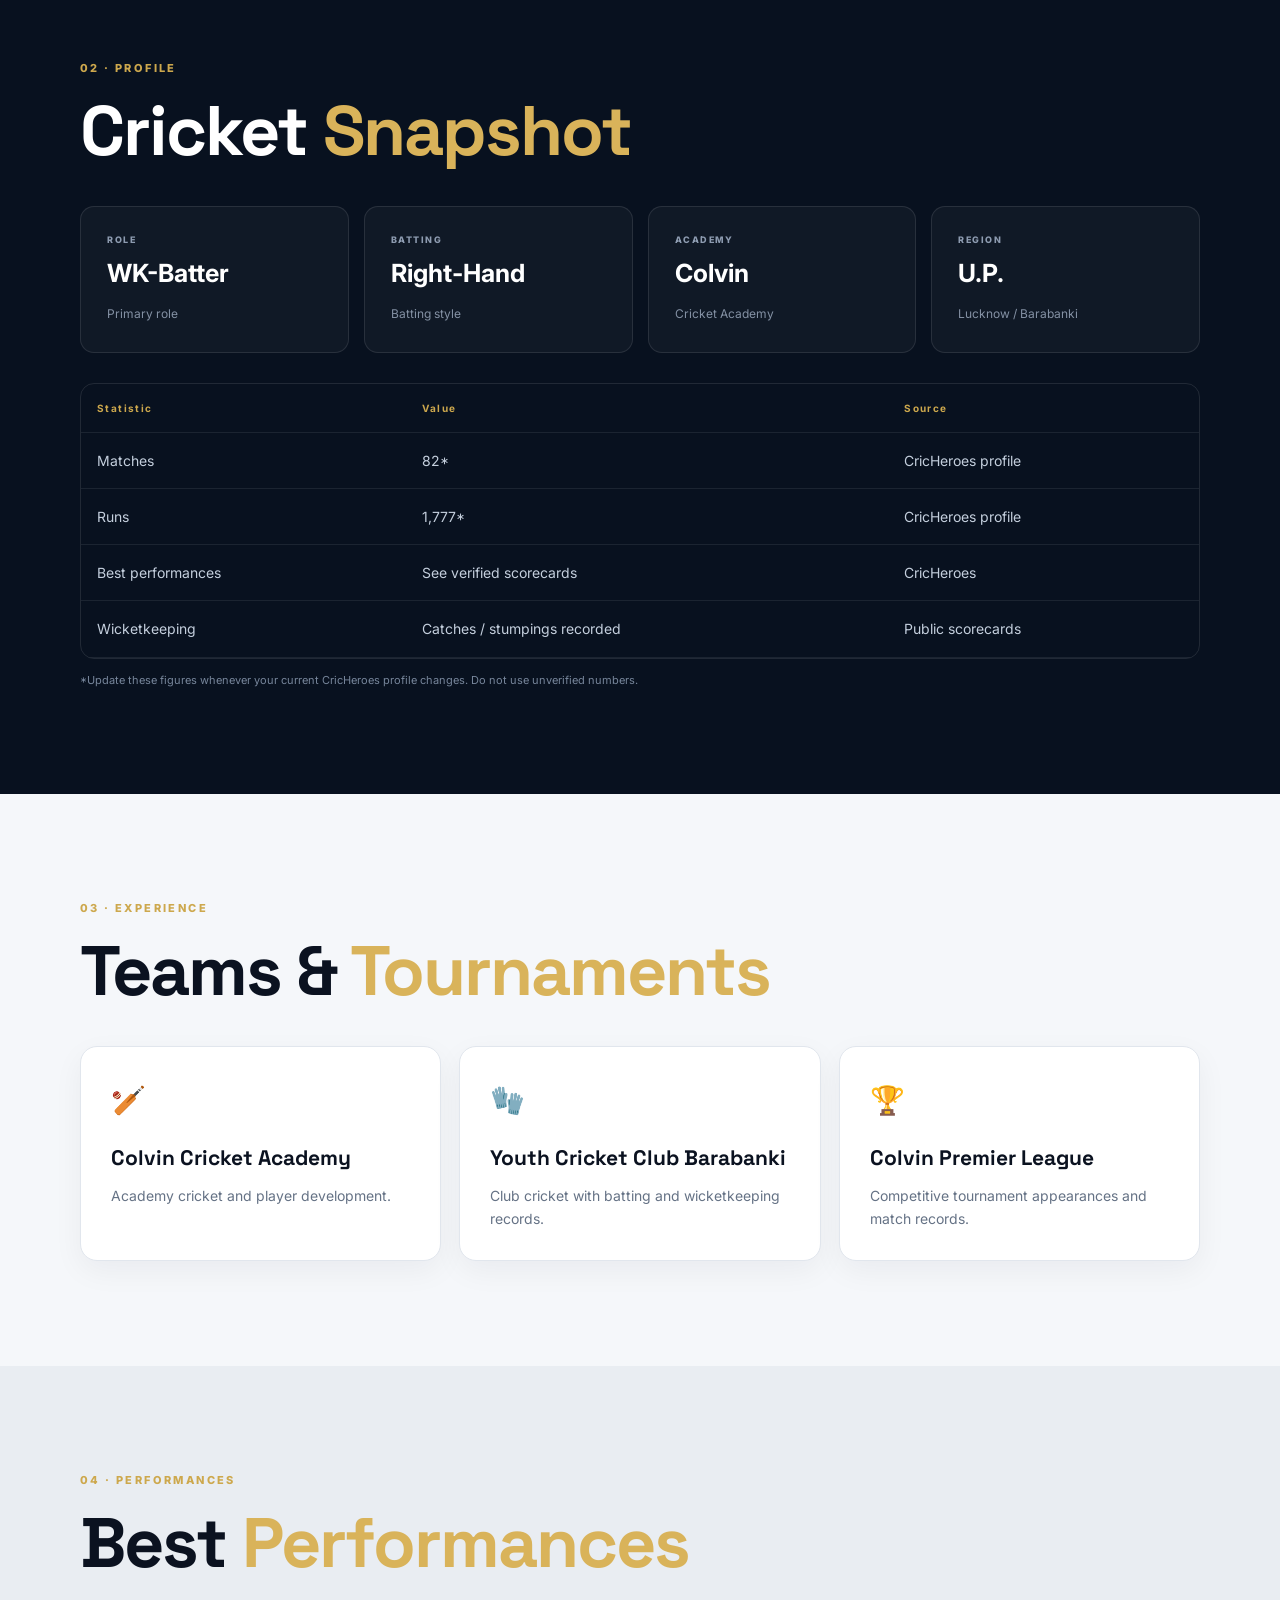
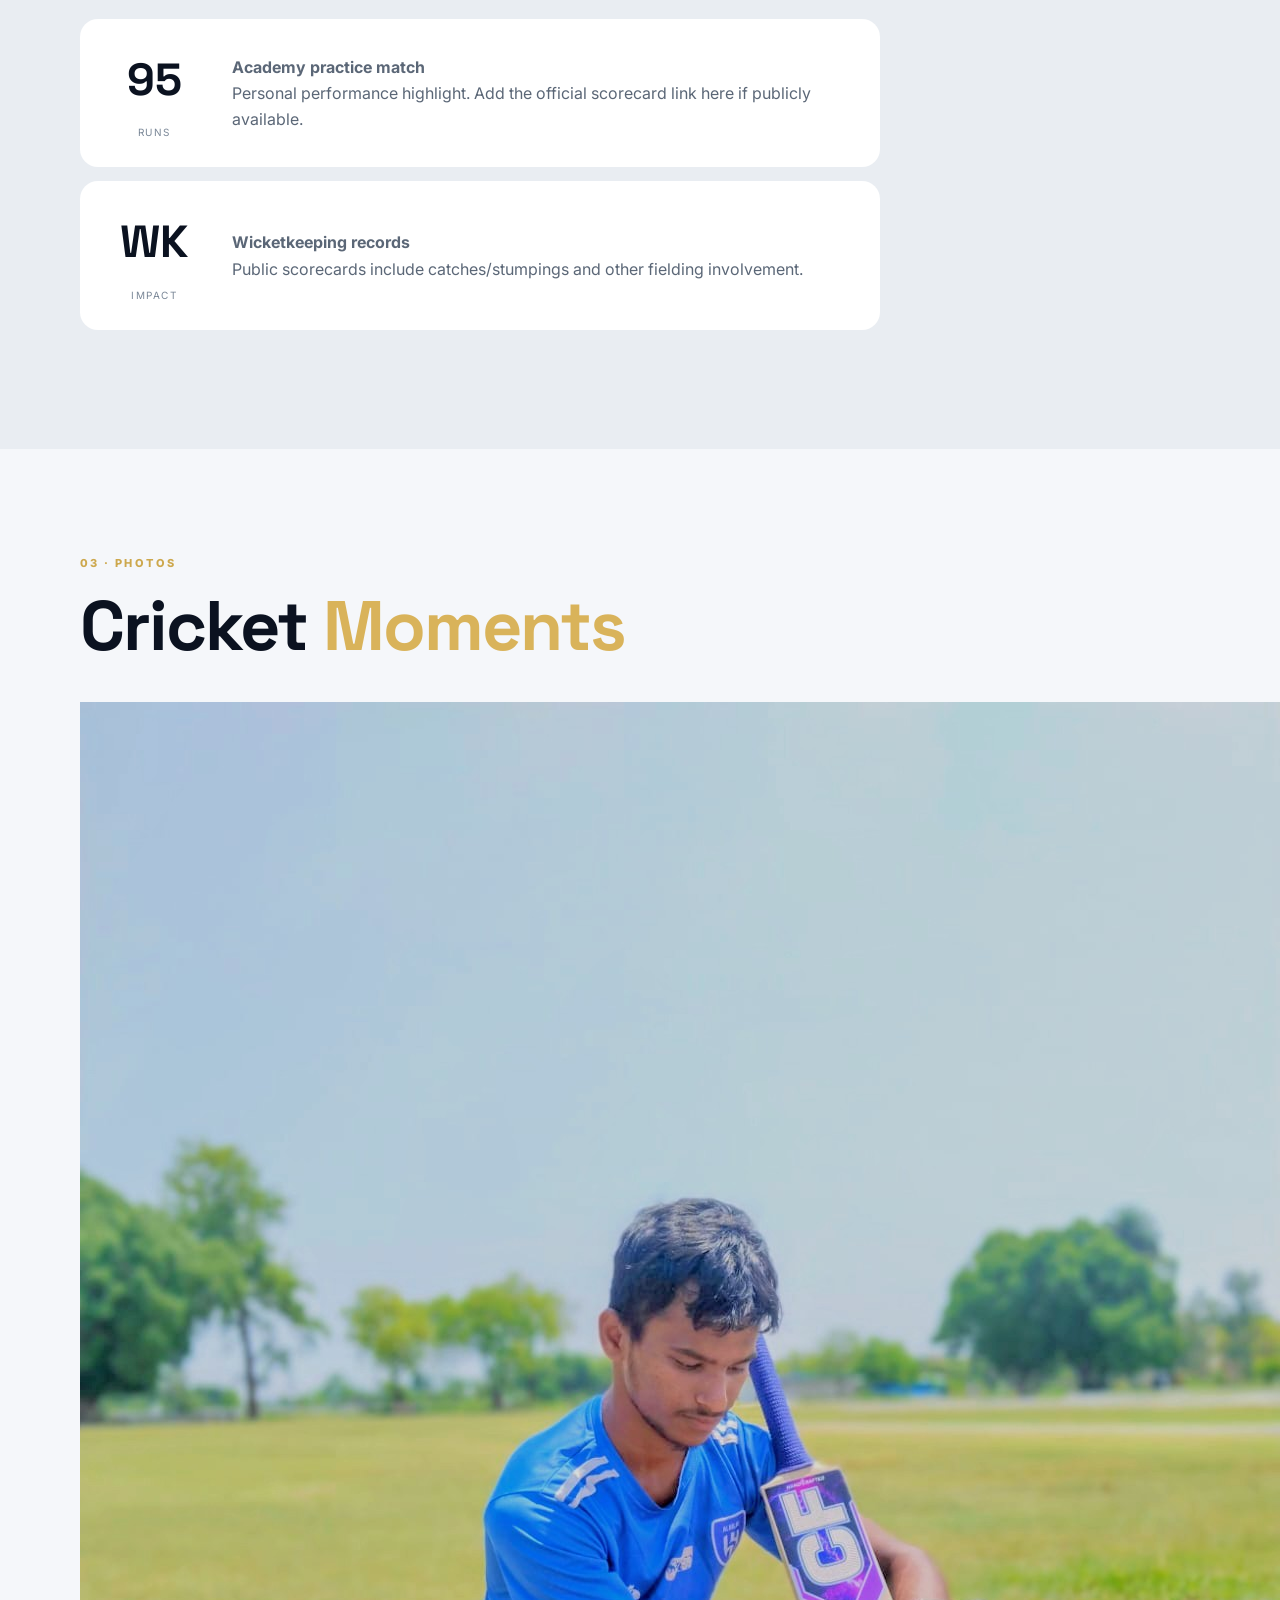
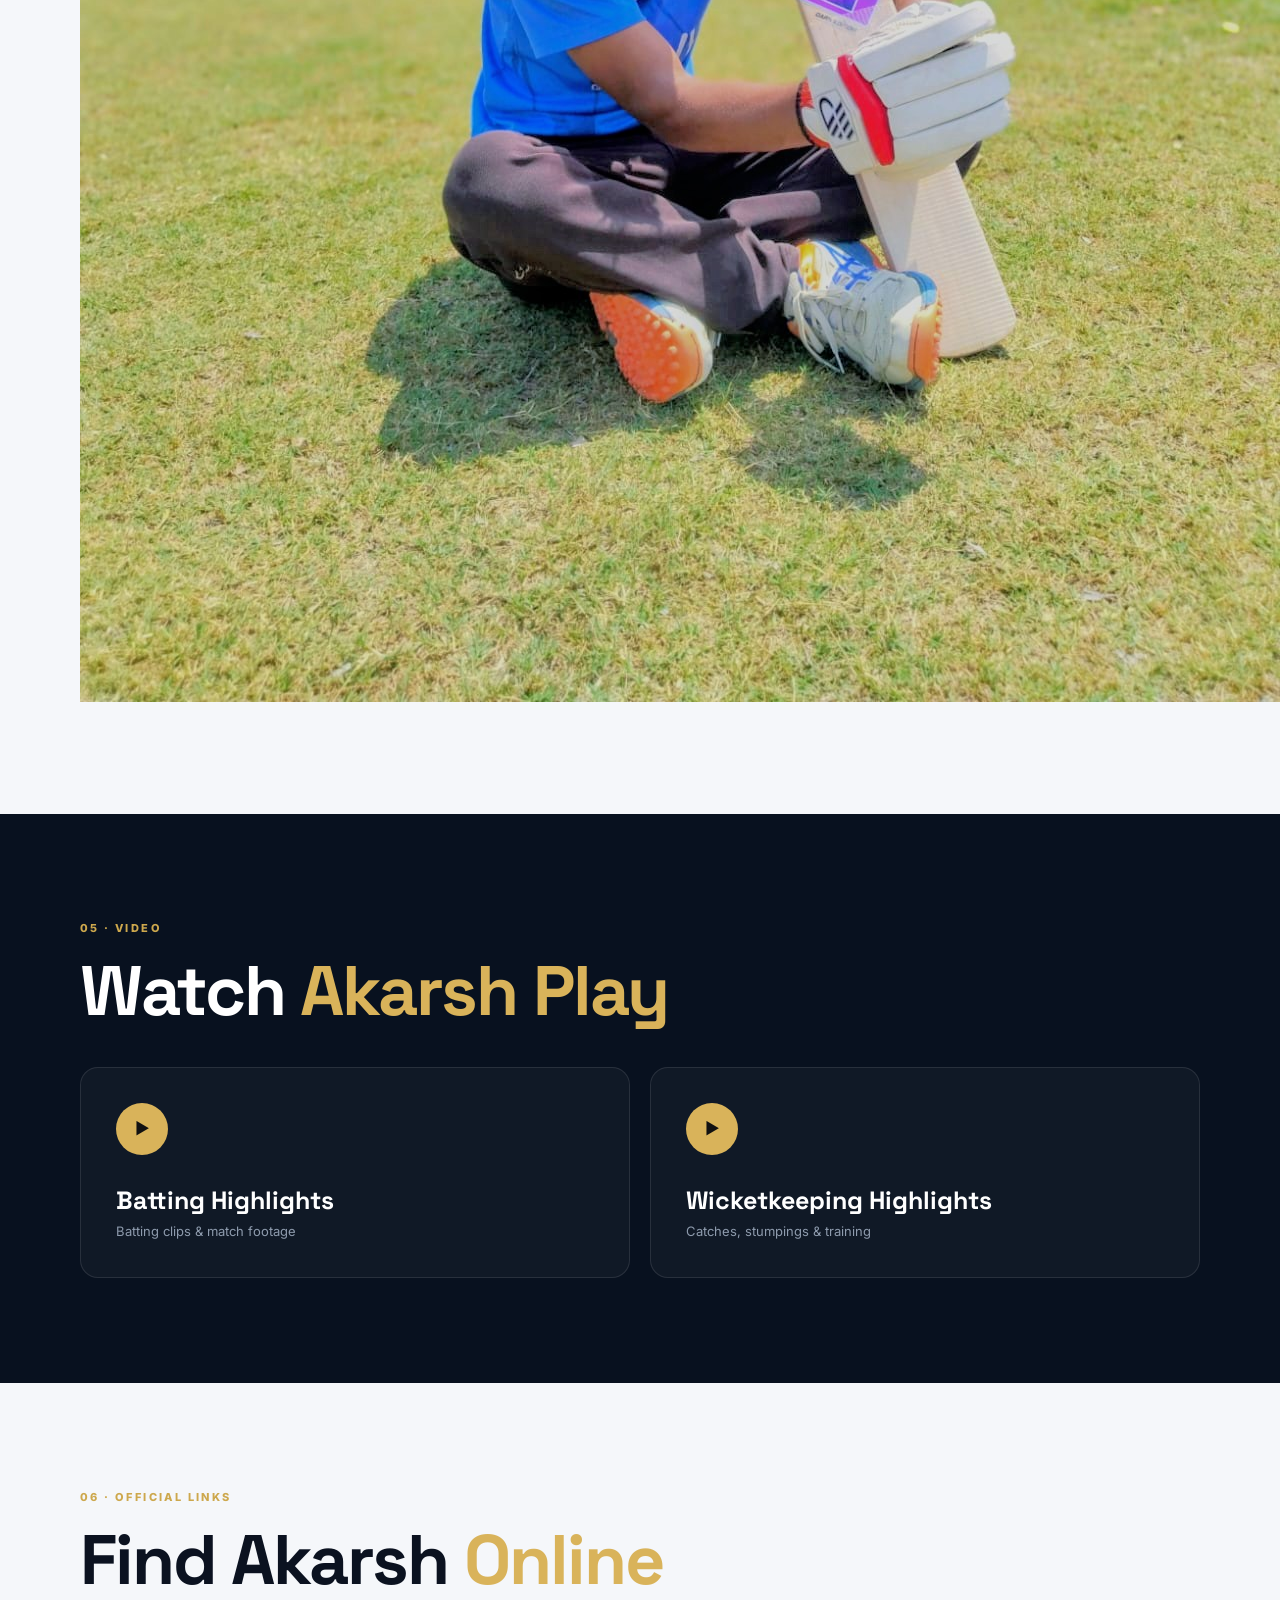
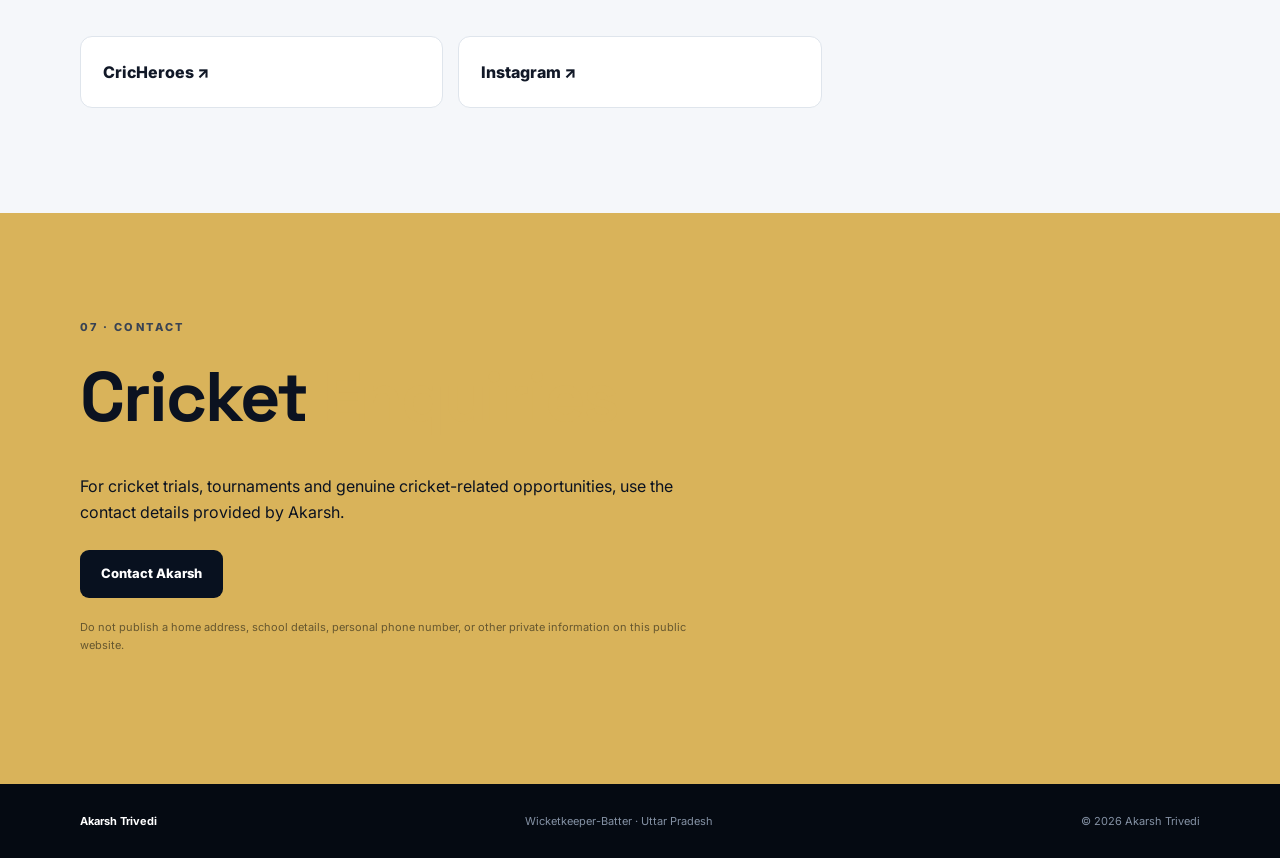
==== commit 14597d79: "Update index.html" ====
--- a/index.html
+++ b/index.html
@@ -1,6 +1,6 @@
 <!DOCTYPE html>
 <html lang="en">
-<head>
+<google-site-verification=D6ne5yU7hFQAO2mNEqOPpPh5K7WDnAwQoqwYe6GBMnE>
   <meta charset="UTF-8">
   <meta name="viewport" content="width=device-width, initial-scale=1.0">
   <title>Akarsh Trivedi | Wicketkeeper-Batter | Cricketer</title>
@@ -56,7 +56,7 @@
       </div>
     </div>
     <div class="hero-card">
-      <div class="photo-placeholder">AT</div>
+      <img src="assets/InShot_20241107_192928738.jpg" alt="Akarsh Trivedi cricket profile">
       <div class="card-info">
         <span>ROLE</span><strong>Wicketkeeper-Batter</strong>
         <span>BATTING</span><strong>Right-Hand</strong>
@@ -73,7 +73,9 @@
       <p class="eyebrow">01 · ABOUT</p>
       <h2>Built around<br><span>batting & keeping.</span></h2>
     </div>
-    <div class="text">
+    <<div class="about-photo">
+  <img src="assets/1000054294.jpg" alt="Akarsh Trivedi cricket">
+    </div>
       <p>Akarsh Trivedi is a young wicketkeeper-batter and right-hand batter developing his cricket career through competitive cricket in Uttar Pradesh.</p>
       <p>His public cricket record includes appearances in academy, club and tournament cricket, including Colvin Cricket Academy, Youth Cricket Club Barabanki and Colvin Premier League competitions.</p>
       <p class="note">This website is a central profile. Match statistics should be added only from verified scorecards or official records.</p>
@@ -132,7 +134,16 @@
     </div>
   </div>
 </section>
+<section id="photos" class="section">
+  <div class="container">
+    <p class="eyebrow">03 · PHOTOS</p>
+    <h2>Cricket <span>Moments</span></h2>
 
+    <div class="photo-grid">
+      <img src="assets/IMG-20260529-WA0028.jpg" alt="Akarsh Trivedi cricket">
+    </div>
+  </div>
+</section>
 <section id="videos" class="section dark">
   <div class="container">
     <p class="eyebrow">05 · VIDEO</p>
@@ -153,9 +164,9 @@
     <p class="eyebrow">06 · OFFICIAL LINKS</p>
     <h2>Find Akarsh <span>Online</span></h2>
     <div class="link-grid">
-      <a href="YOUR_CRICHEROES_URL" target="_blank" rel="noopener">CricHeroes ↗</a>
-      <a href="YOUR_YOUTUBE_URL" target="_blank" rel="noopener">YouTube ↗</a>
-      <a href="YOUR_INSTAGRAM_URL" target="_blank" rel="noopener">Instagram ↗</a>
+      <a href="https://chshare.link/player/dFN1ur" target="_blank" rel="noopener">CricHeroes ↗</a>
+    
+      <a href="https://www.instagram.com/akarshtrivedi02?stkn=MWs0MXJvM3F6YmgyYw==" target="_blank" rel="noopener">Instagram ↗</a>
     </div>
   </div>
 </section>
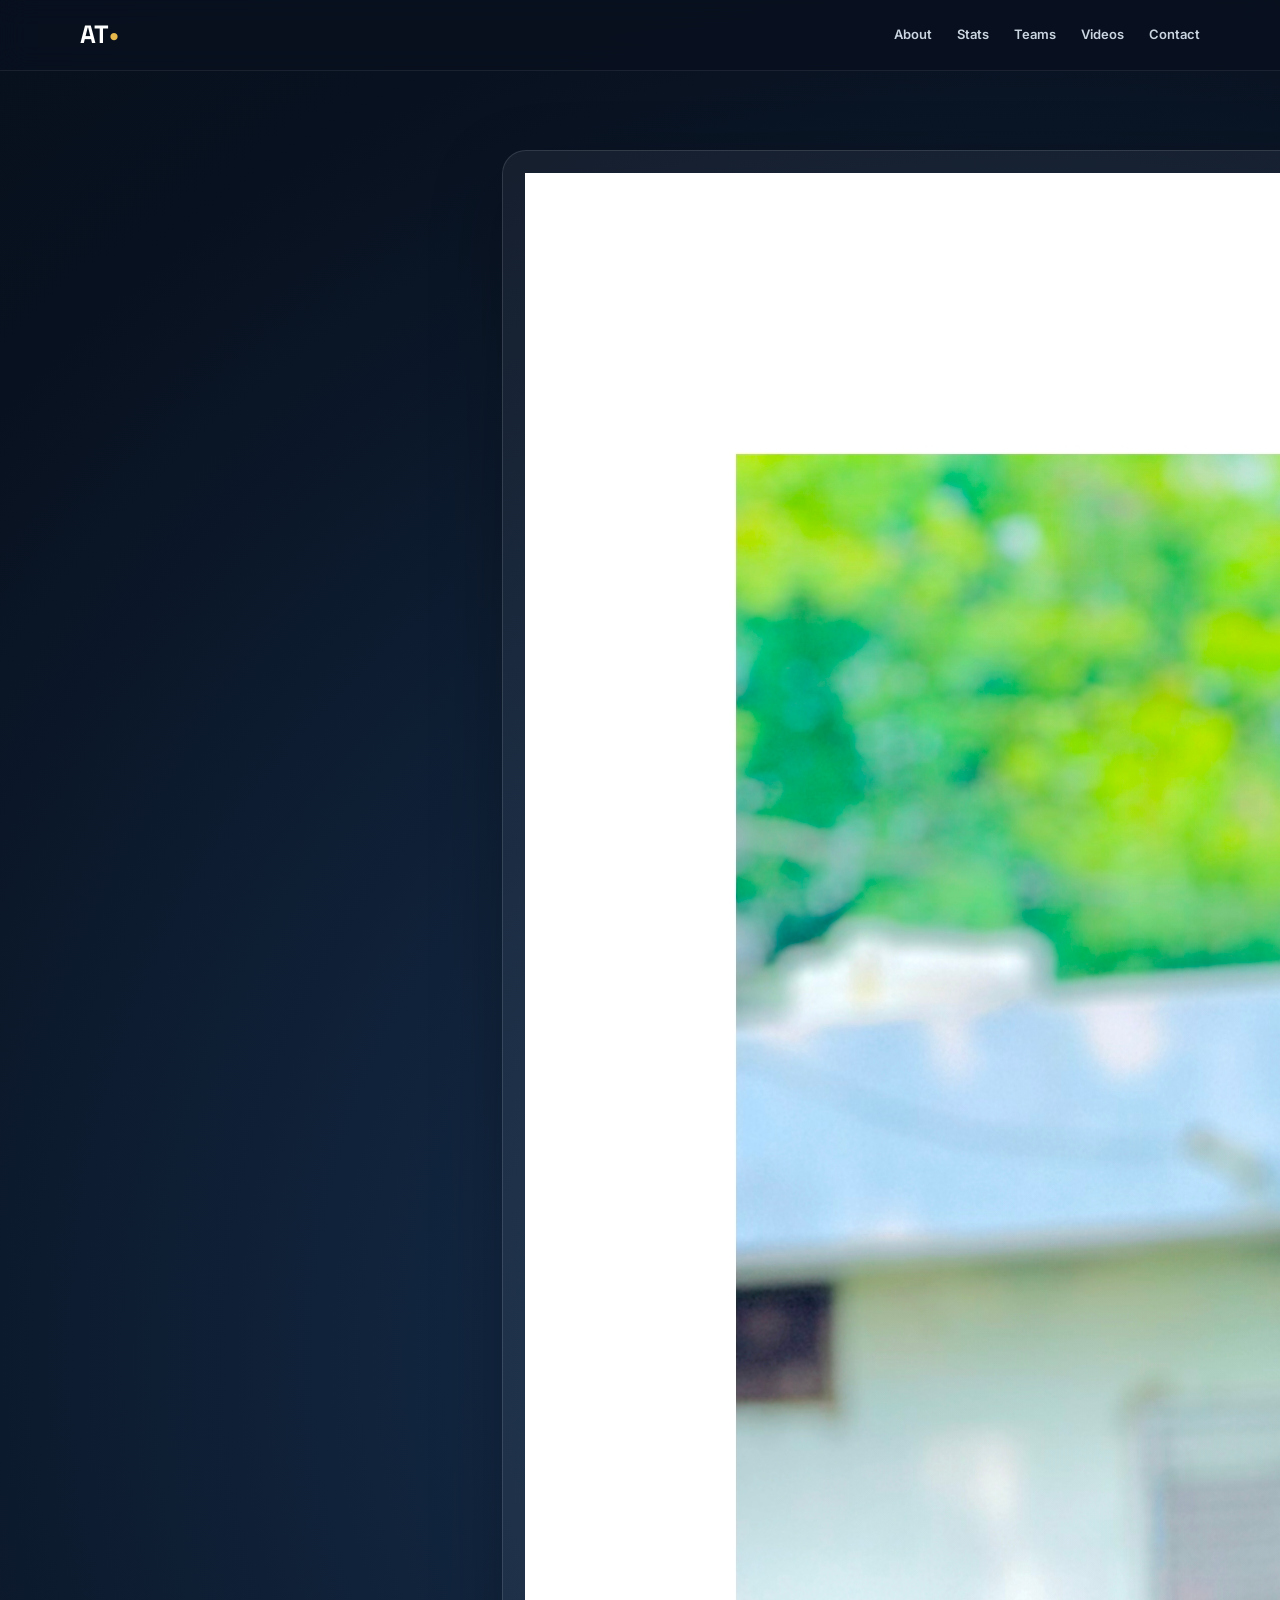
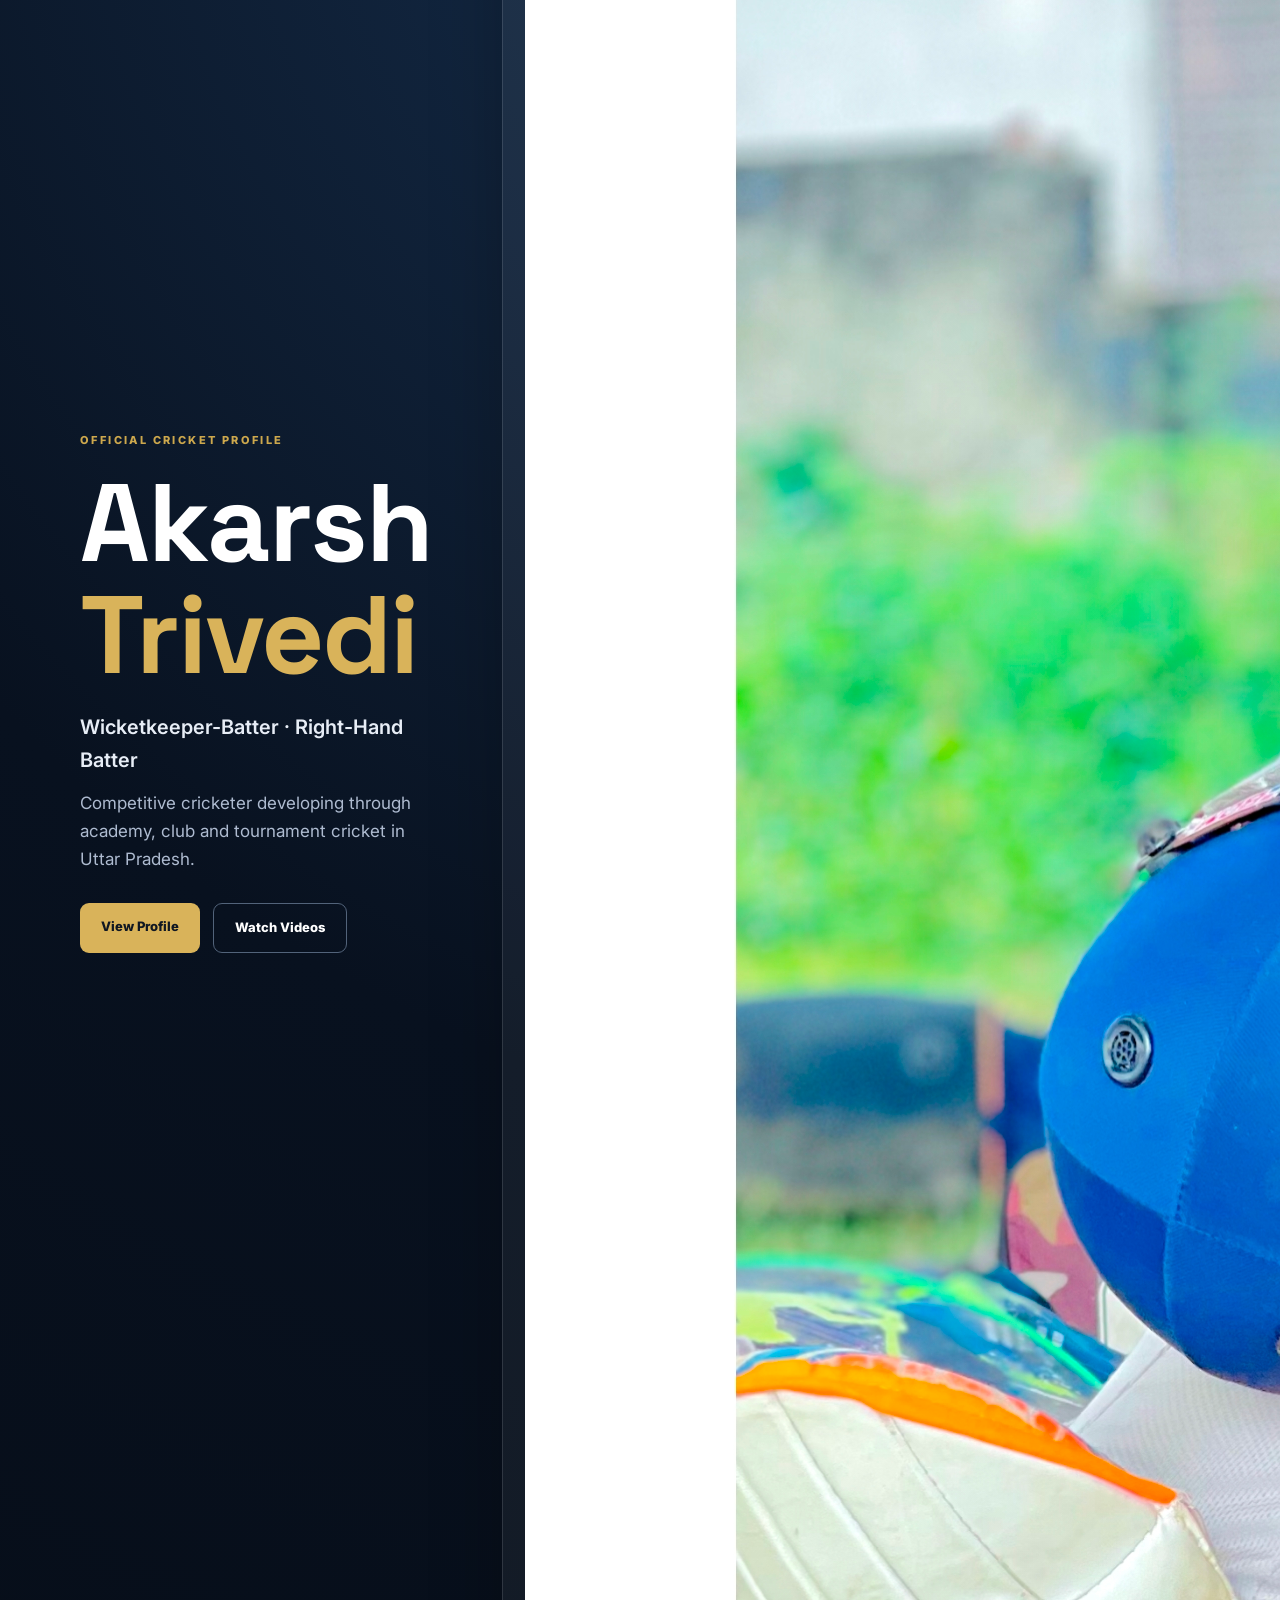
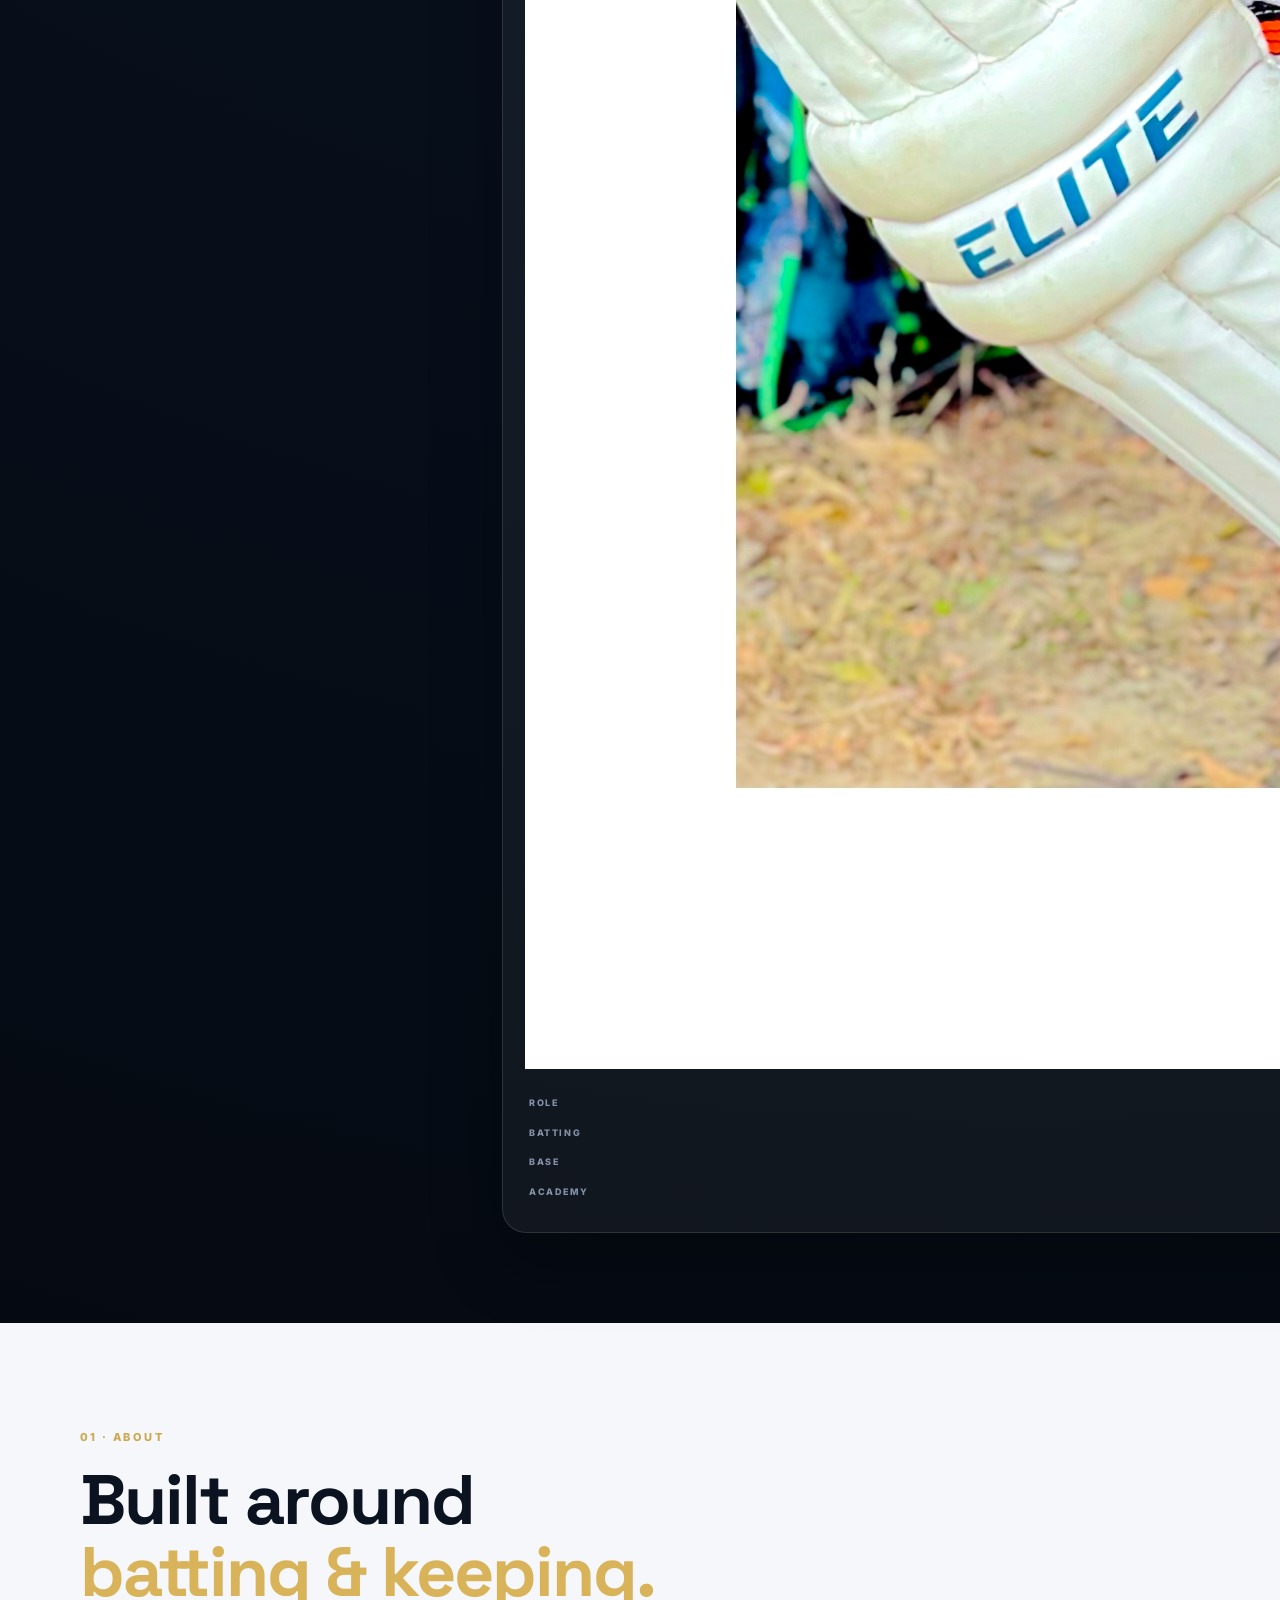
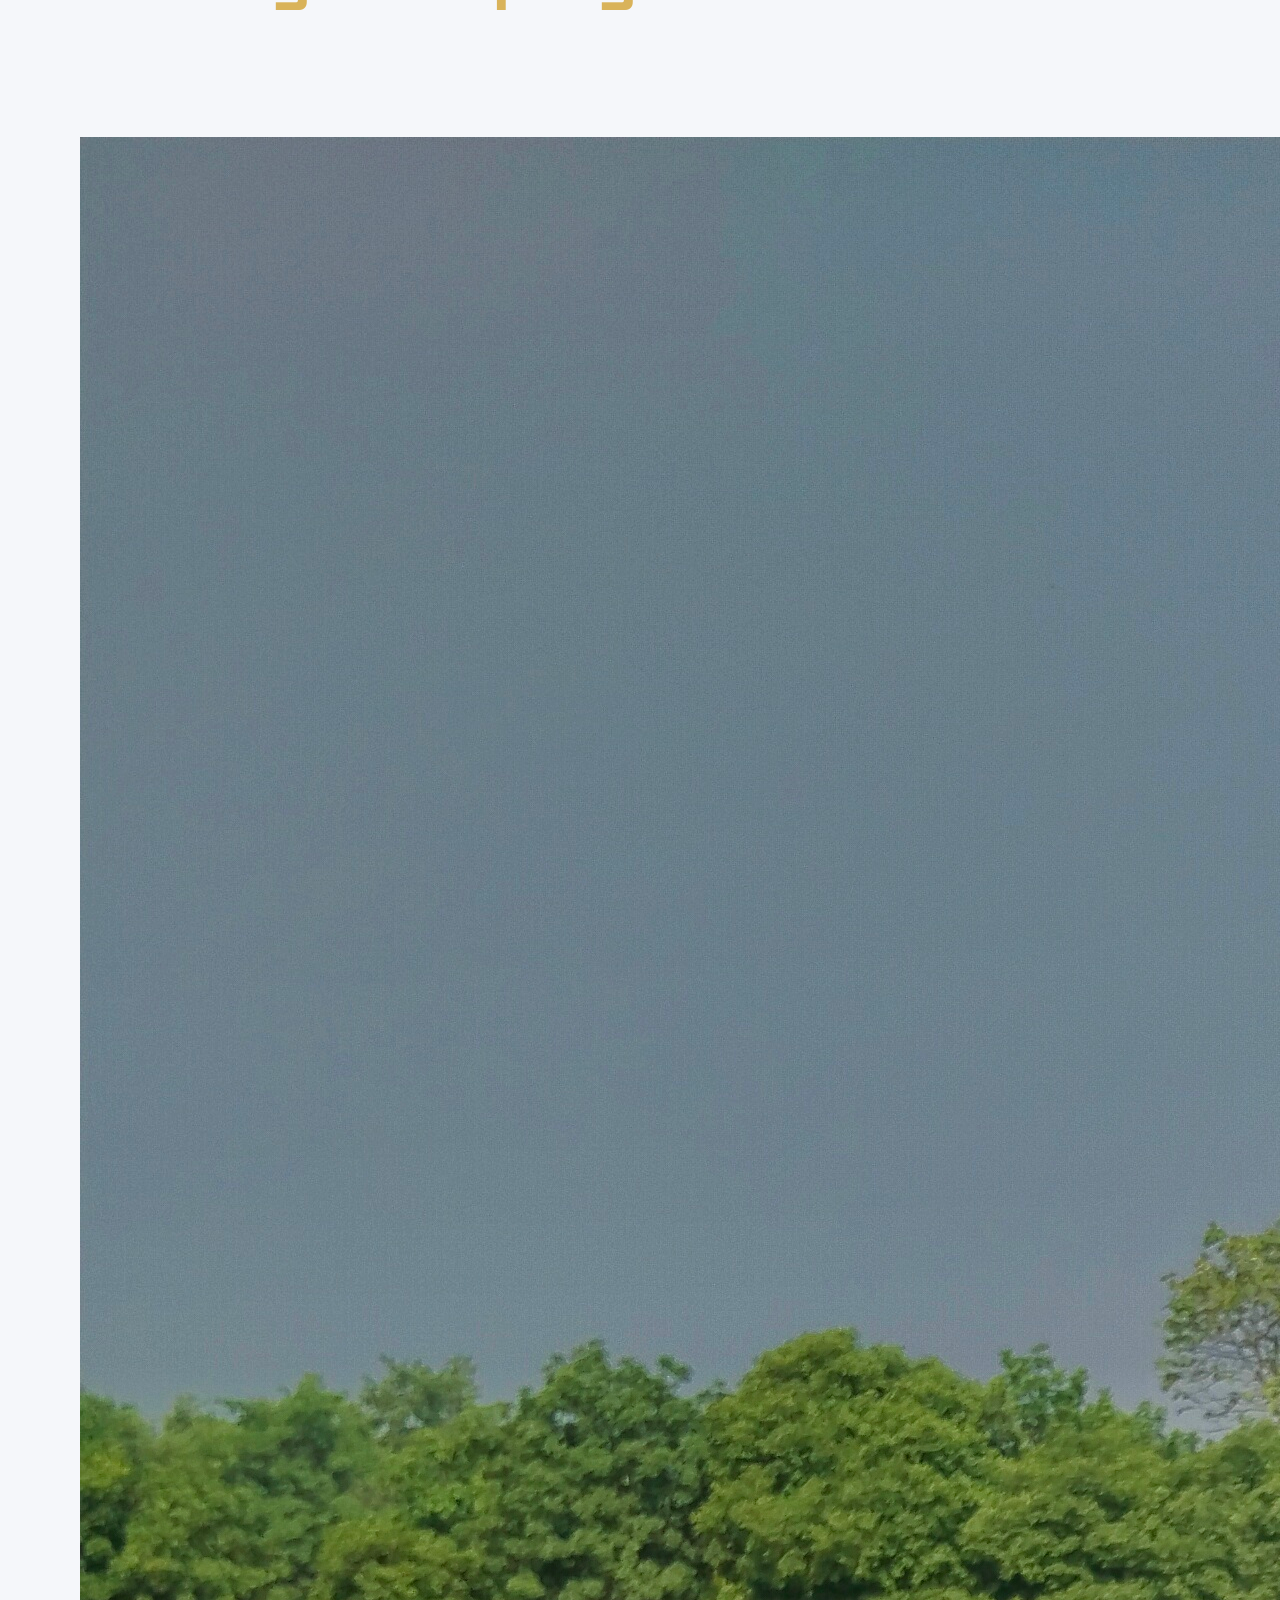
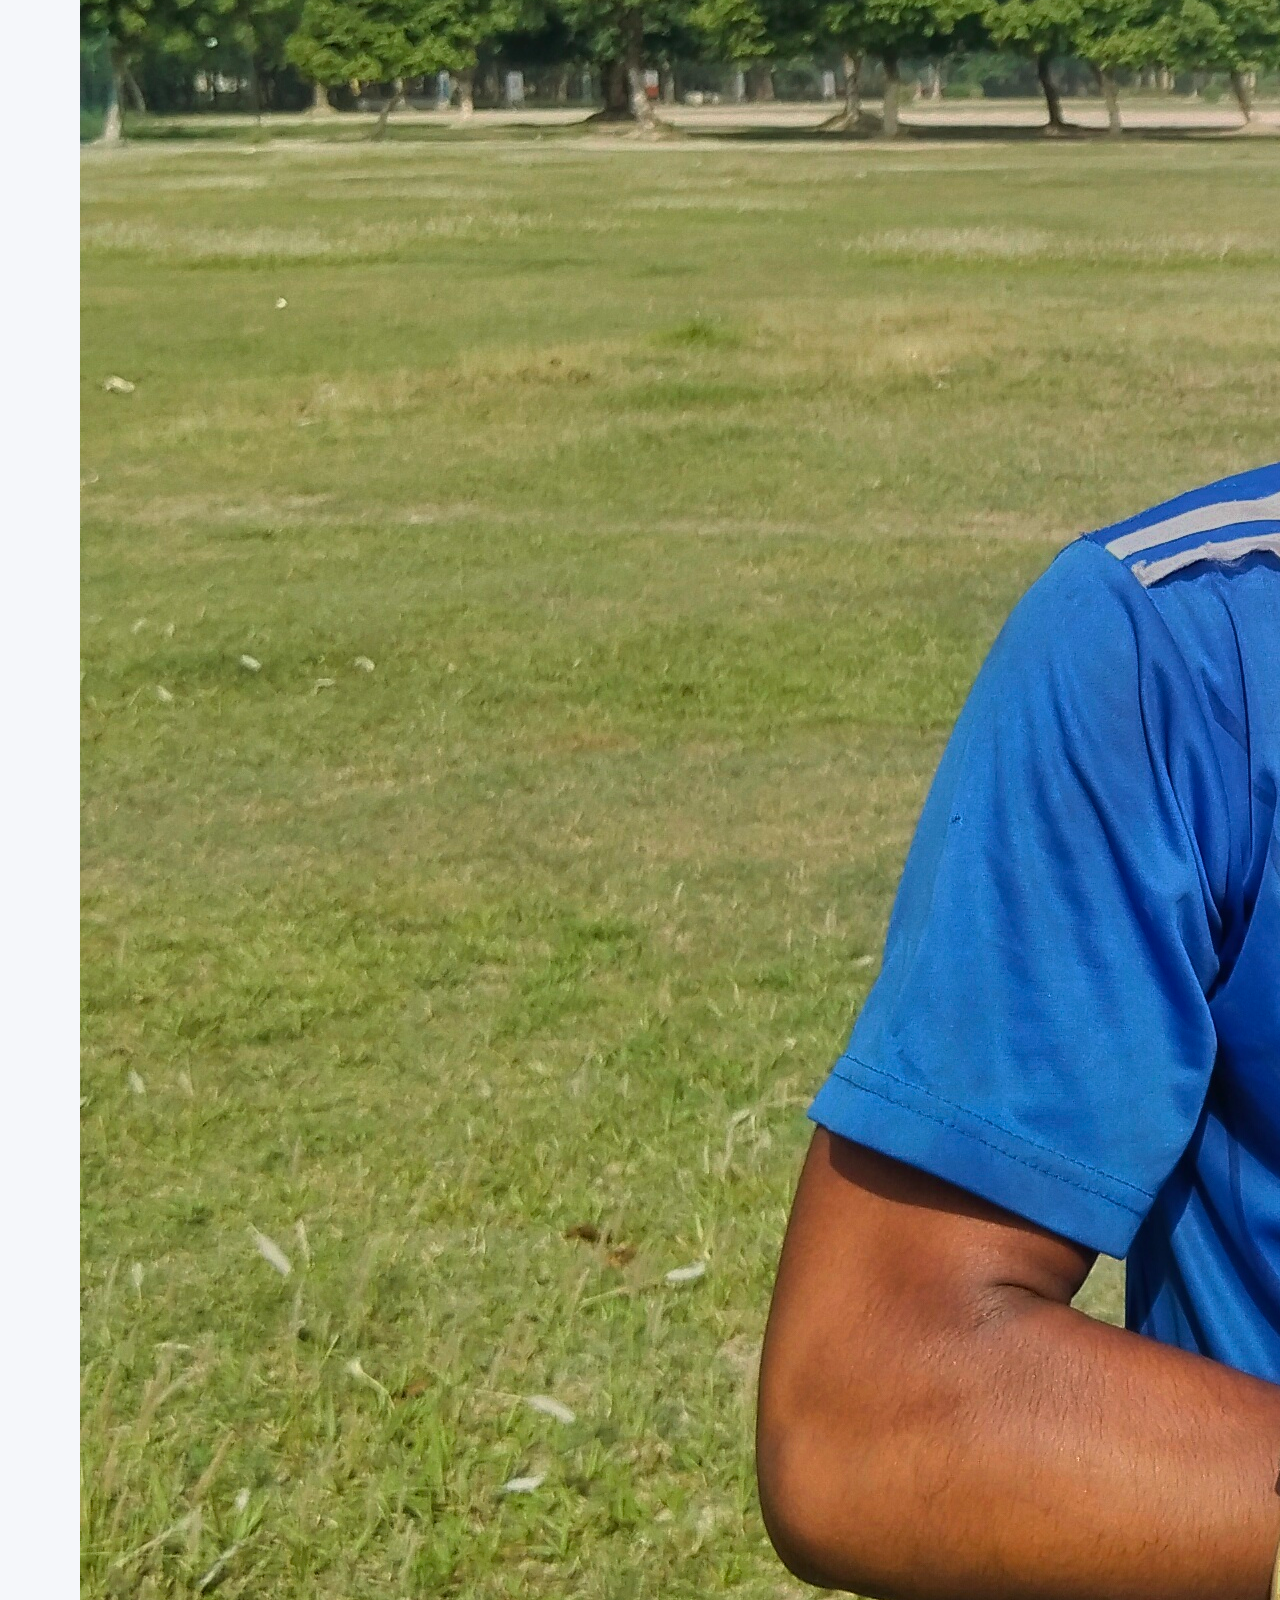
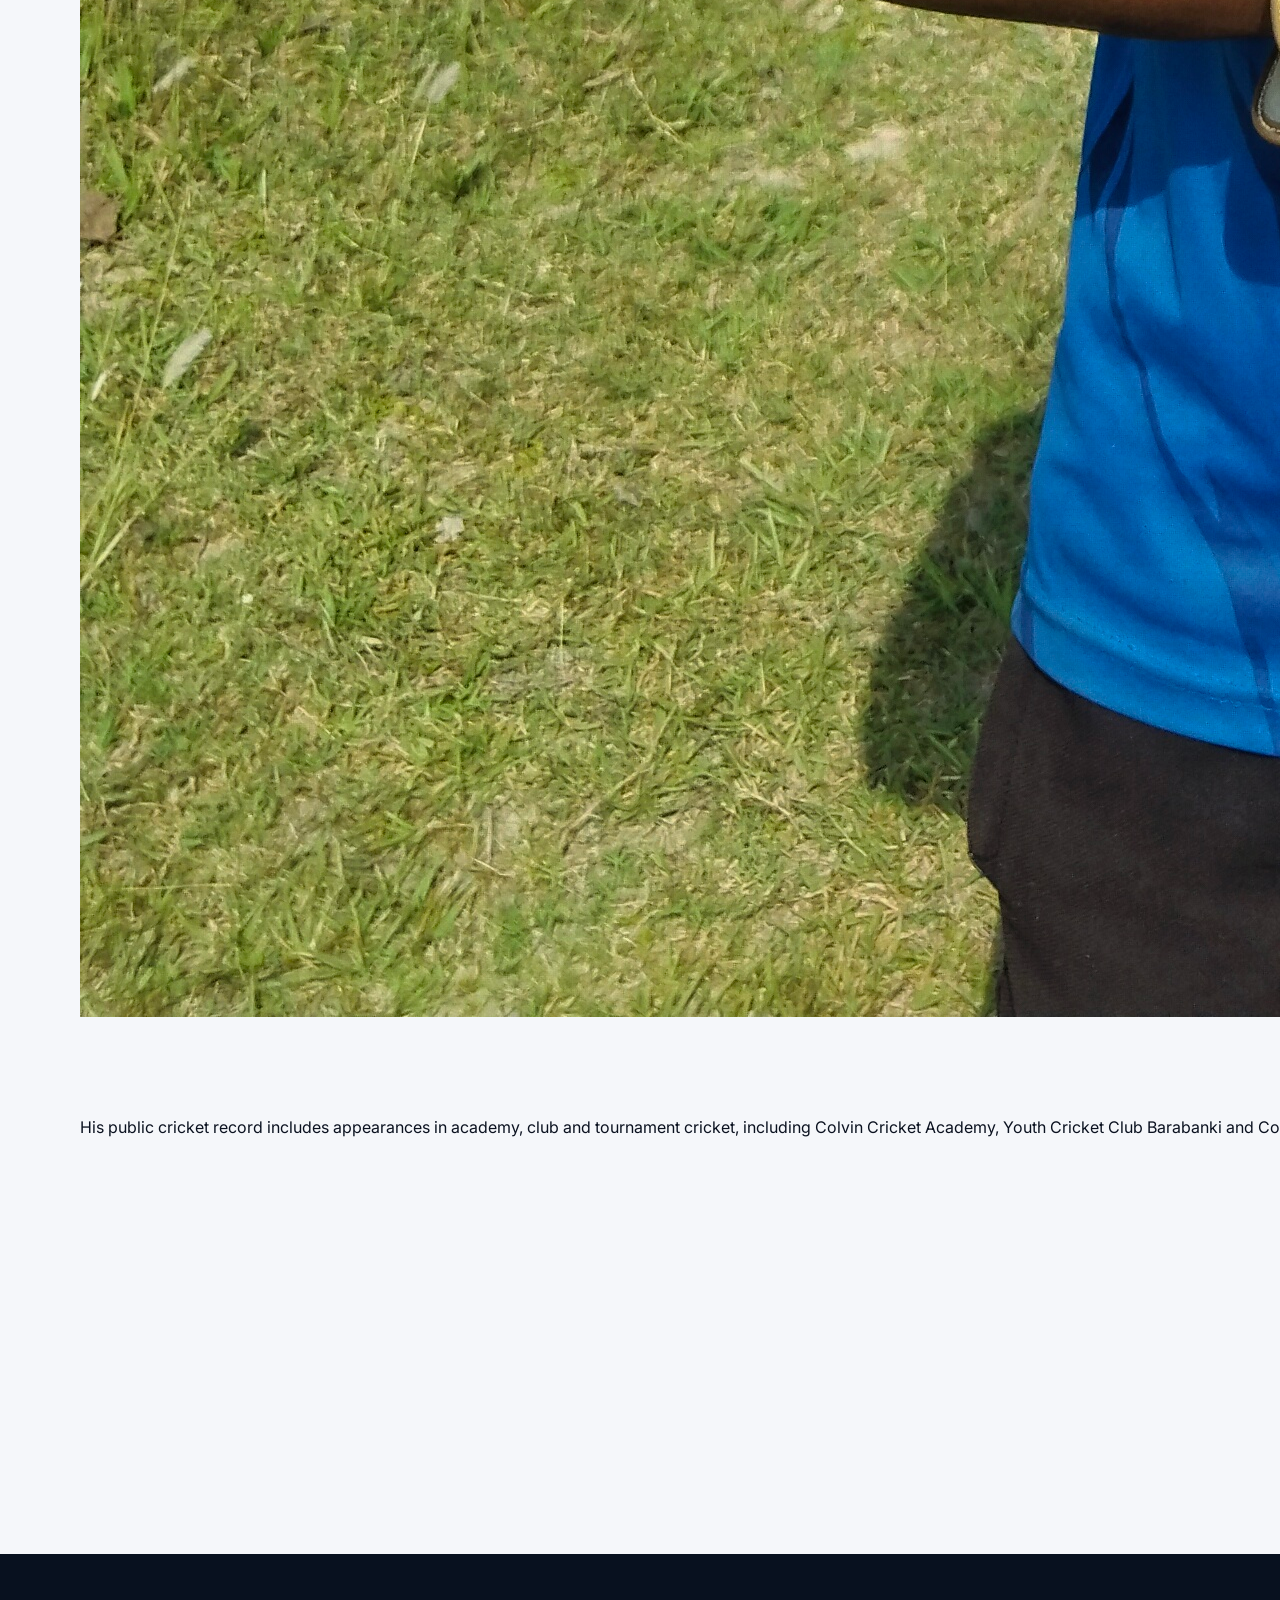
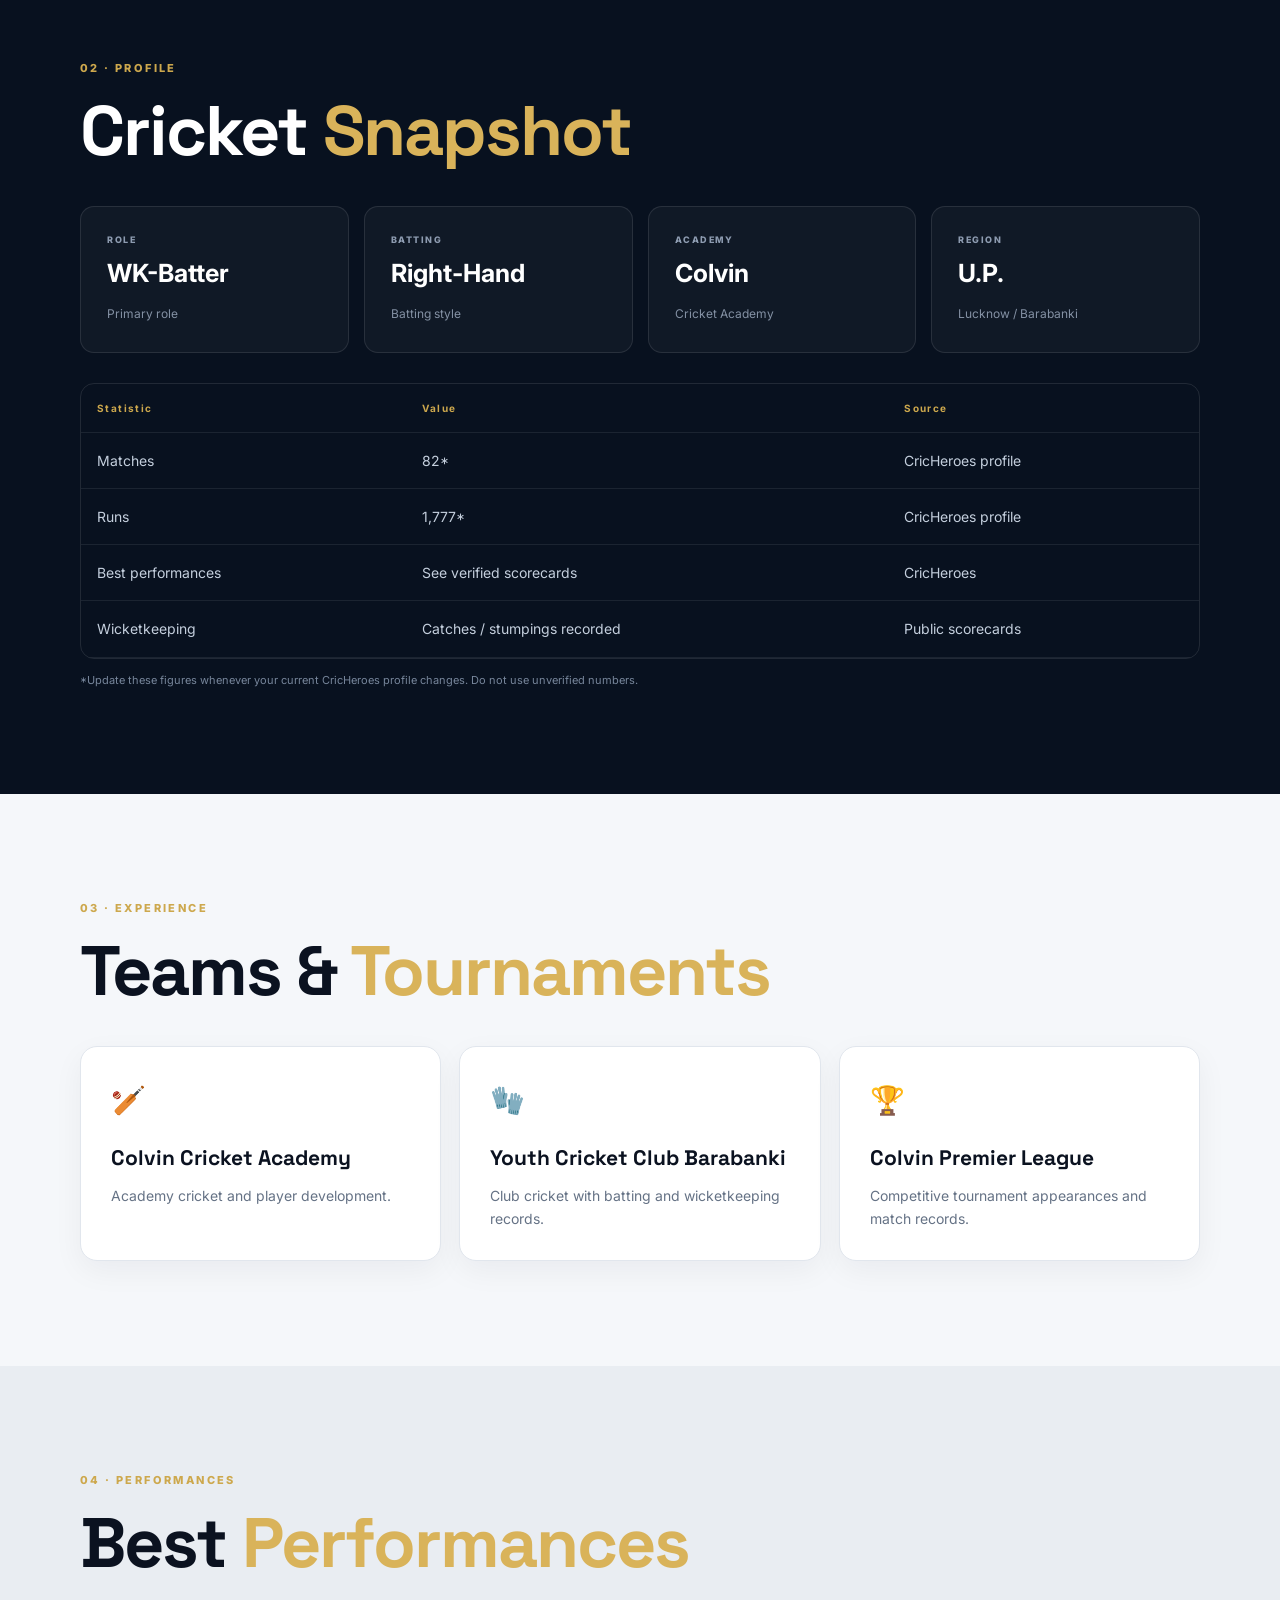
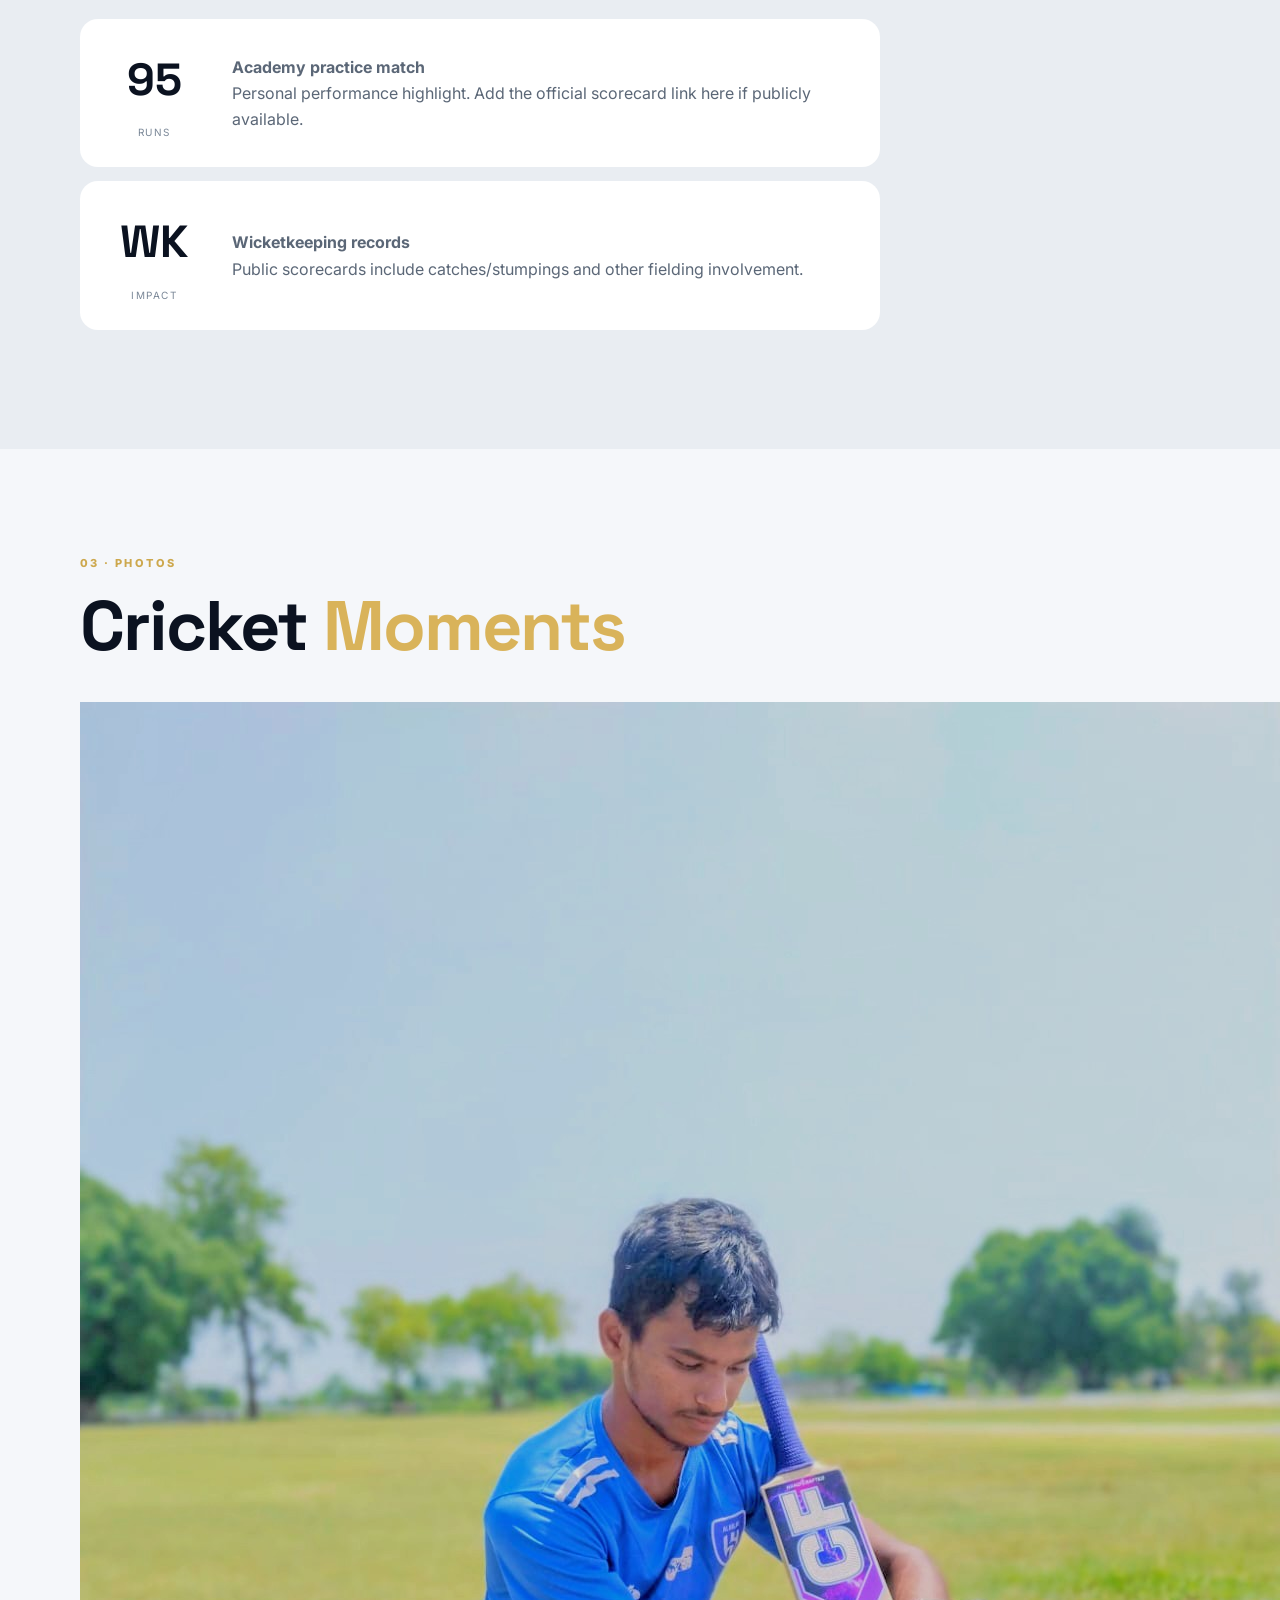
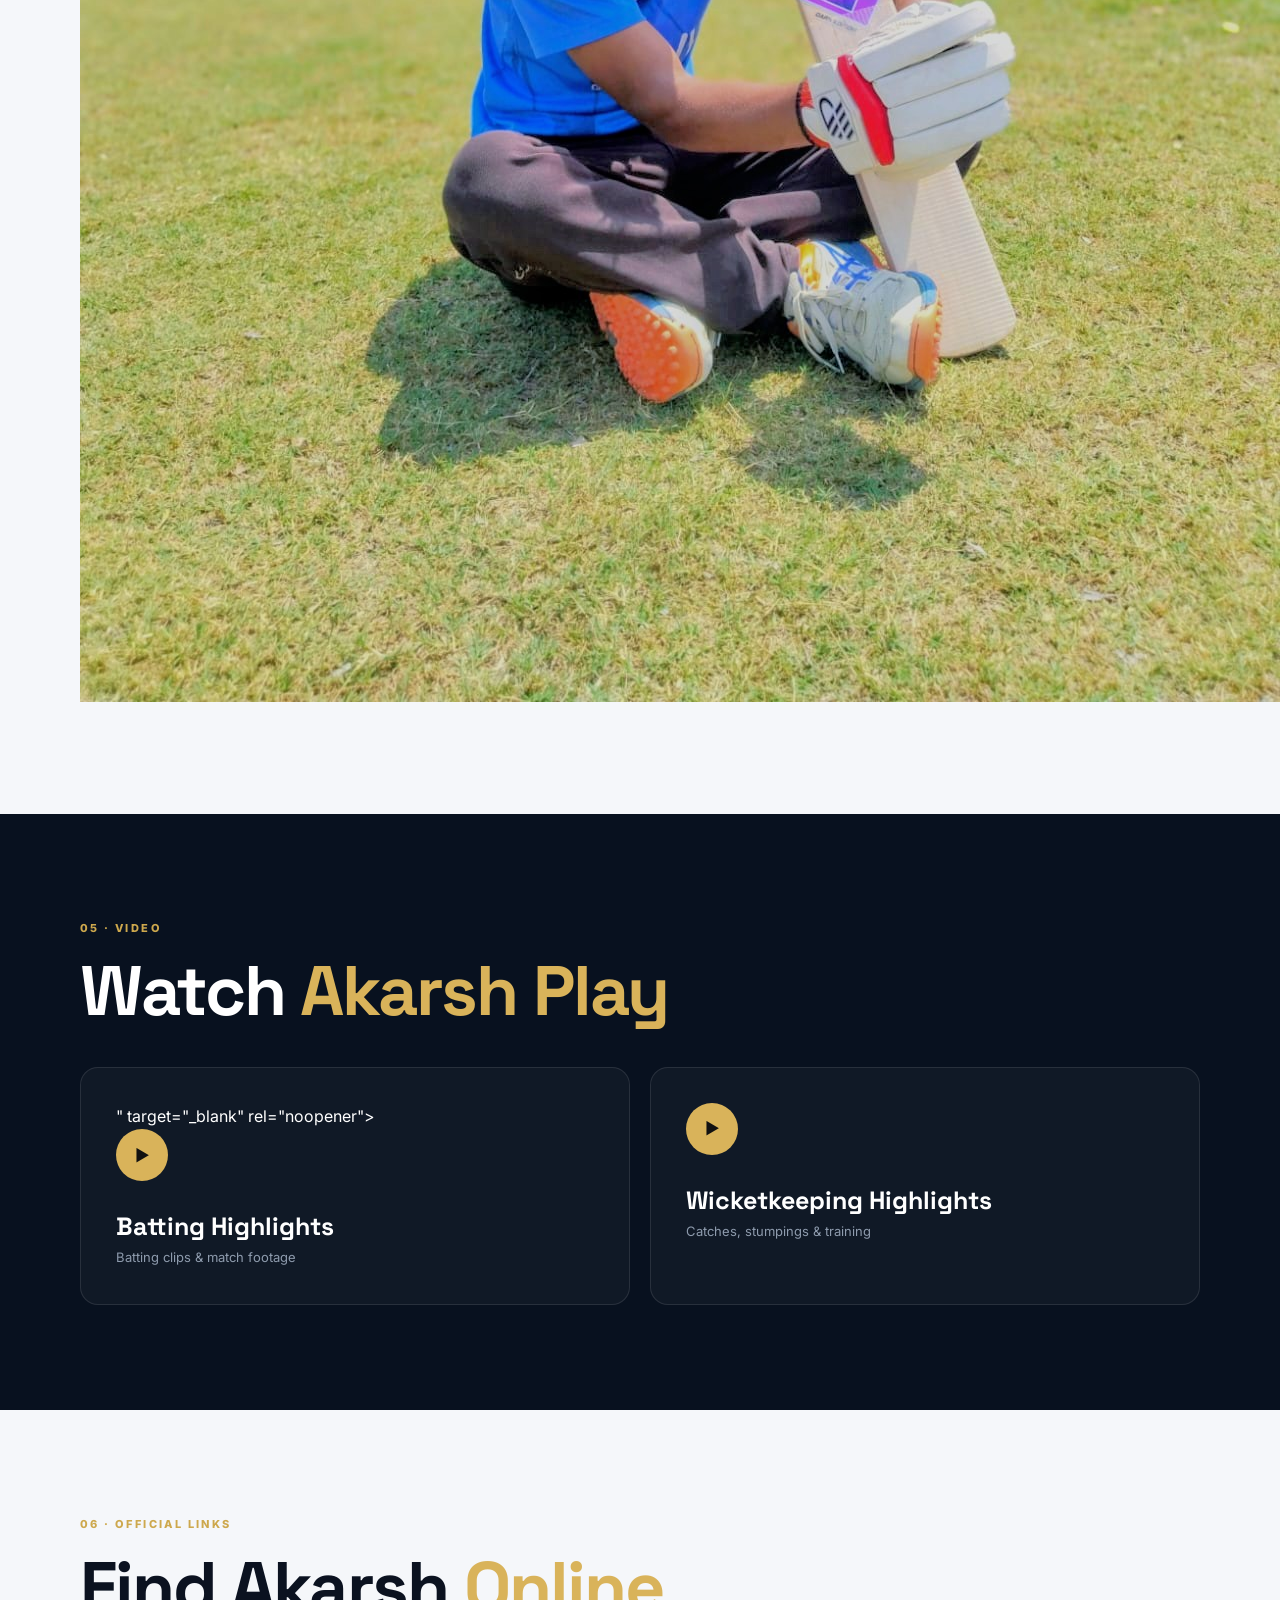
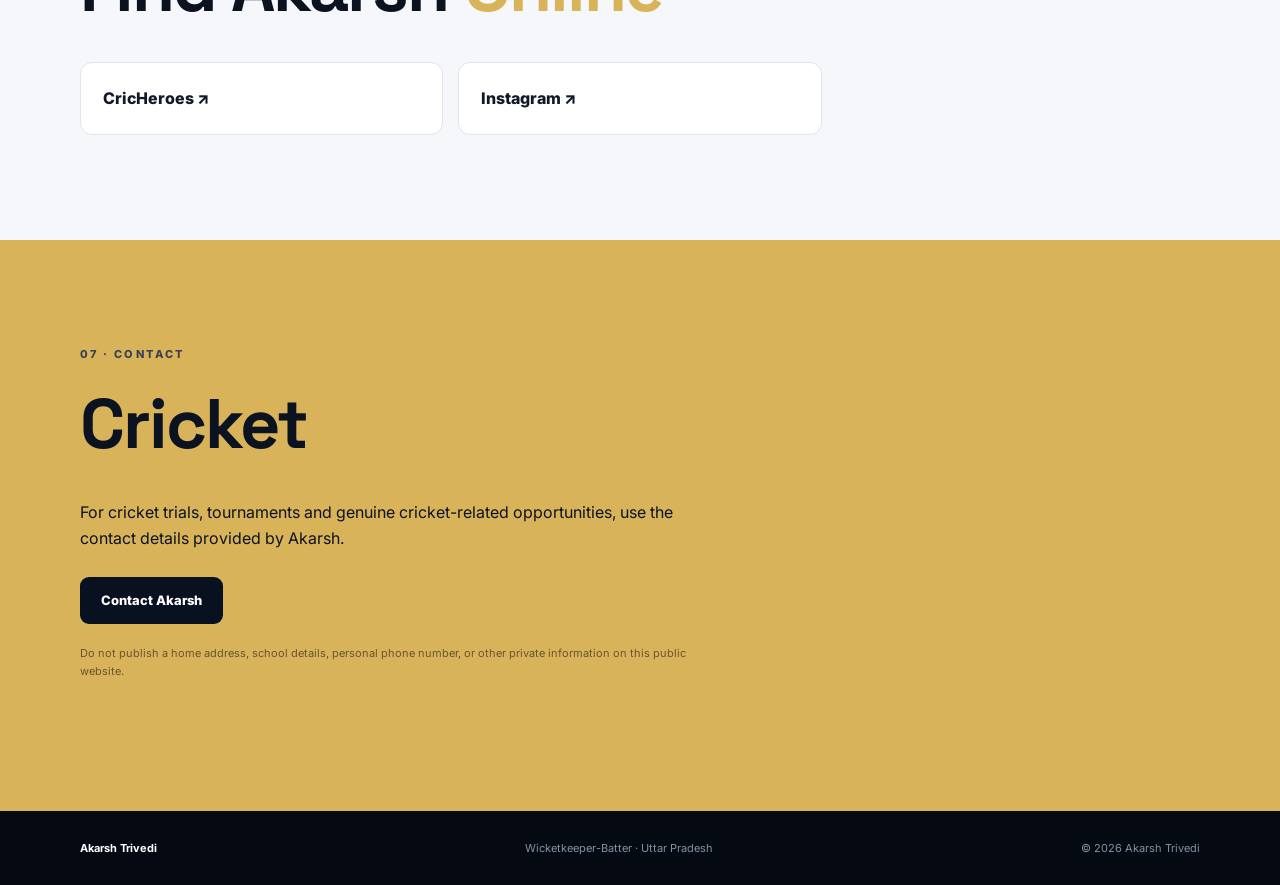
==== commit 74fae40e: "Update index.html" ====
--- a/index.html
+++ b/index.html
@@ -149,10 +149,10 @@
     <p class="eyebrow">05 · VIDEO</p>
     <h2>Watch <span>Akarsh Play</span></h2>
     <div class="video-grid">
-      <a class="video-card" href="YOUR_BATTING_VIDEO_URL" target="_blank" rel="noopener">
+      <a class="video-card" href="<a class="video-card" href="assets/VID-20260728-WA0089.mp4" target="_blank" rel="noopener">" target="_blank" rel="noopener">
         <div class="play">▶</div><h3>Batting Highlights</h3><p>Batting clips & match footage</p>
       </a>
-      <a class="video-card" href="YOUR_WK_VIDEO_URL" target="_blank" rel="noopener">
+      <a class="video-card" href="assets/VID-20260419-WA0004.mp4" target="_blank" rel="noopener">
         <div class="play">▶</div><h3>Wicketkeeping Highlights</h3><p>Catches, stumpings & training</p>
       </a>
     </div>
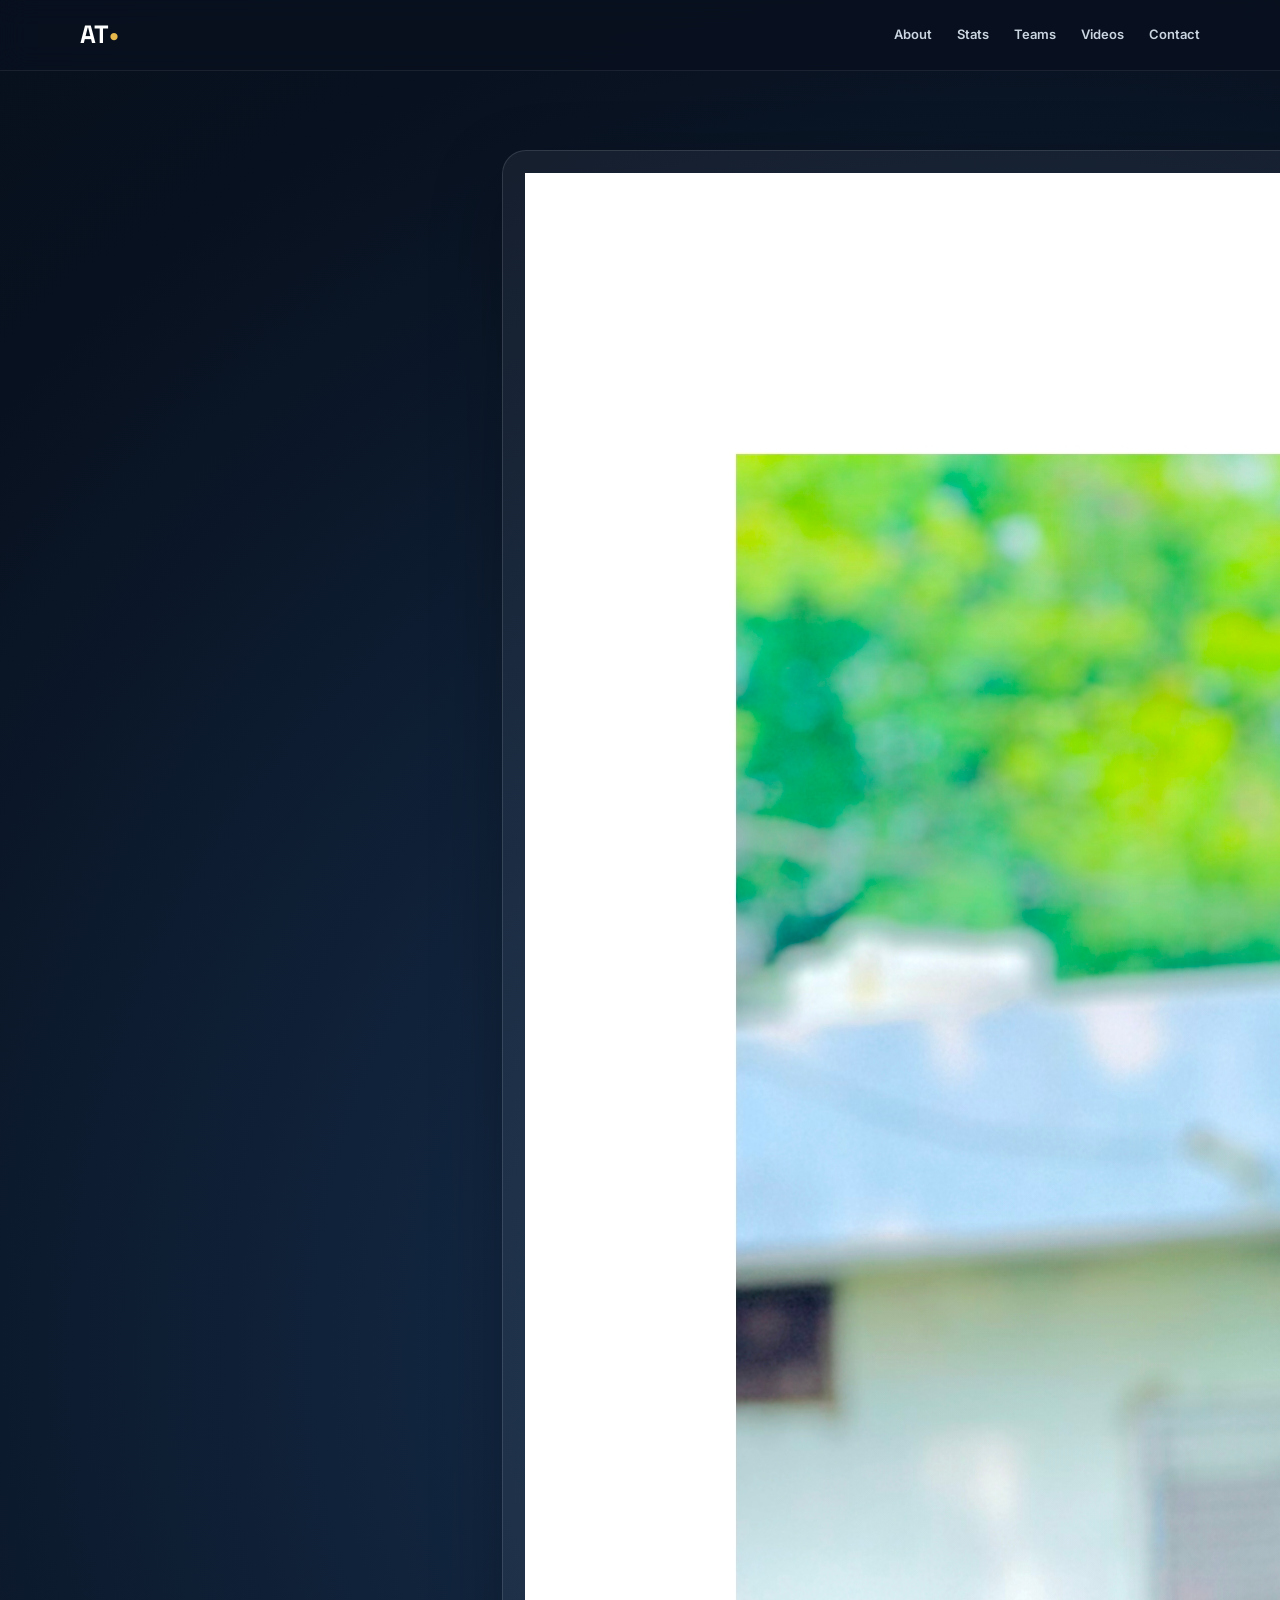
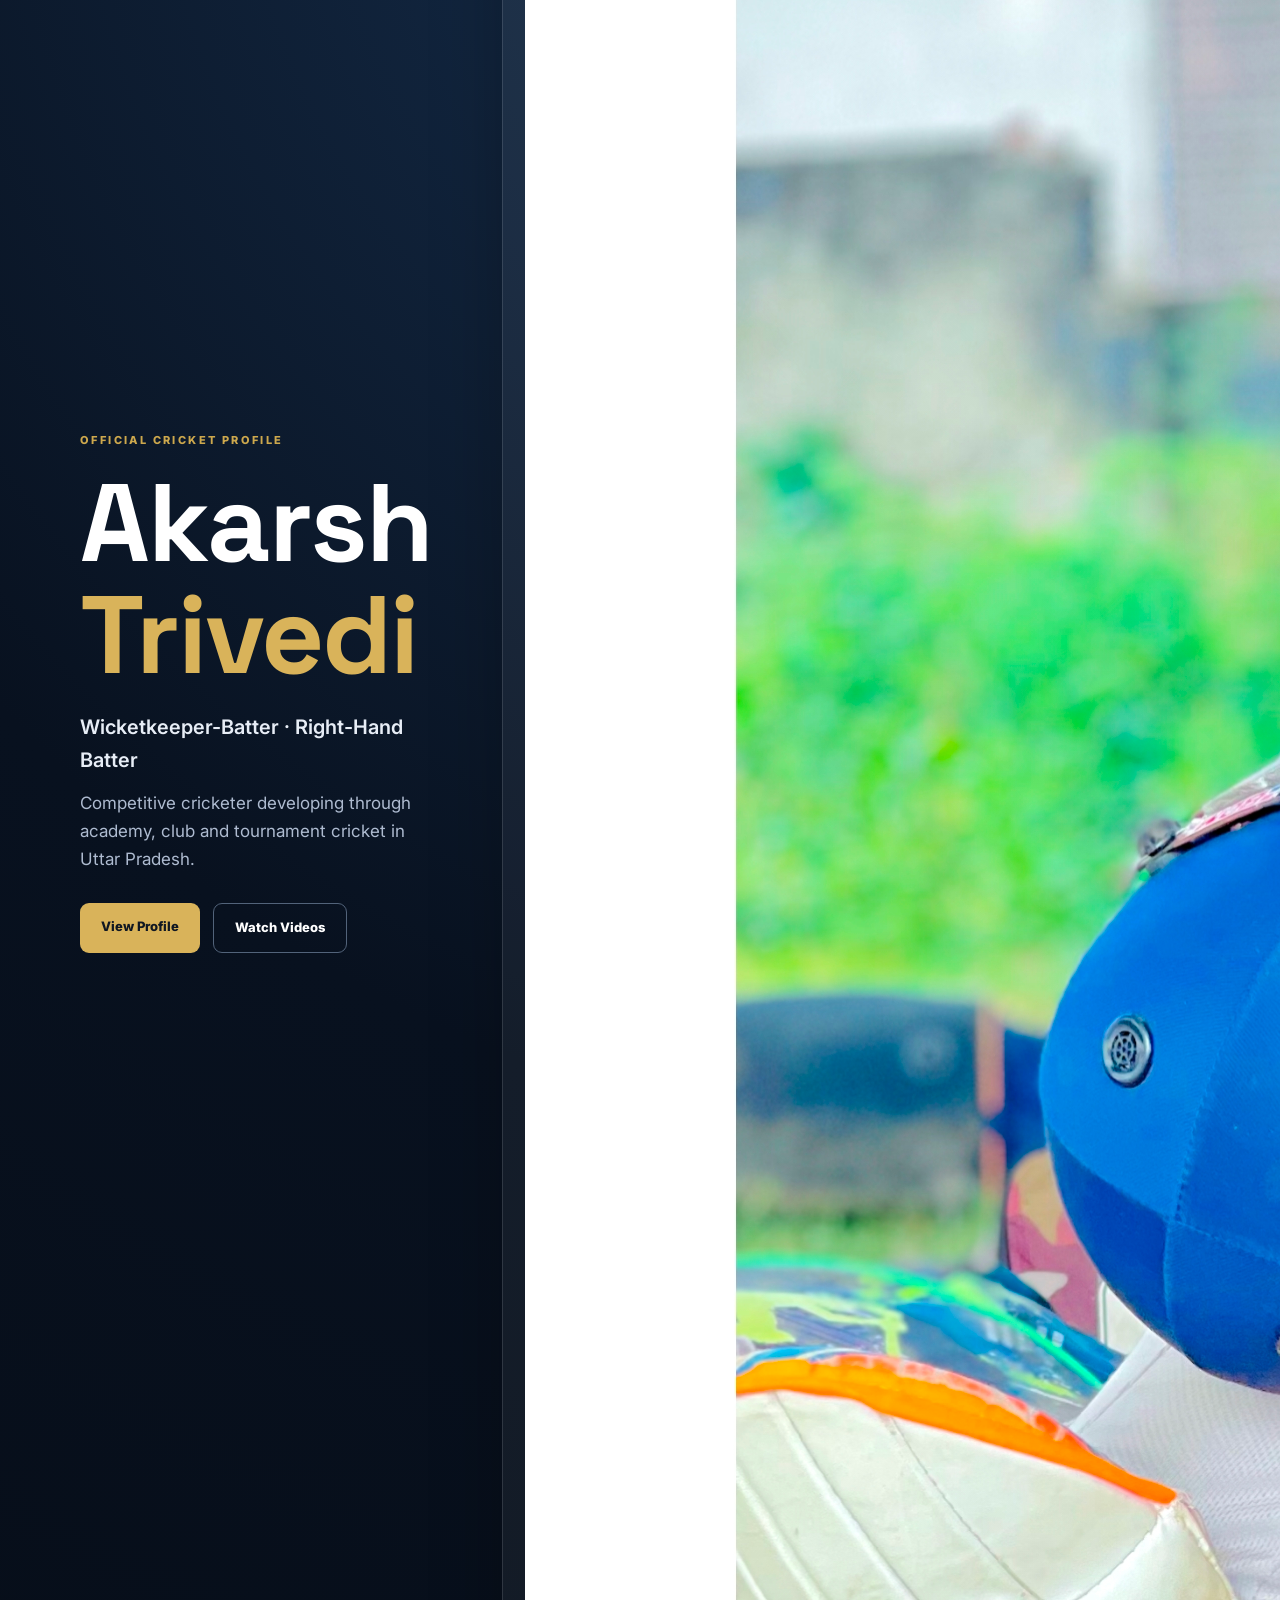
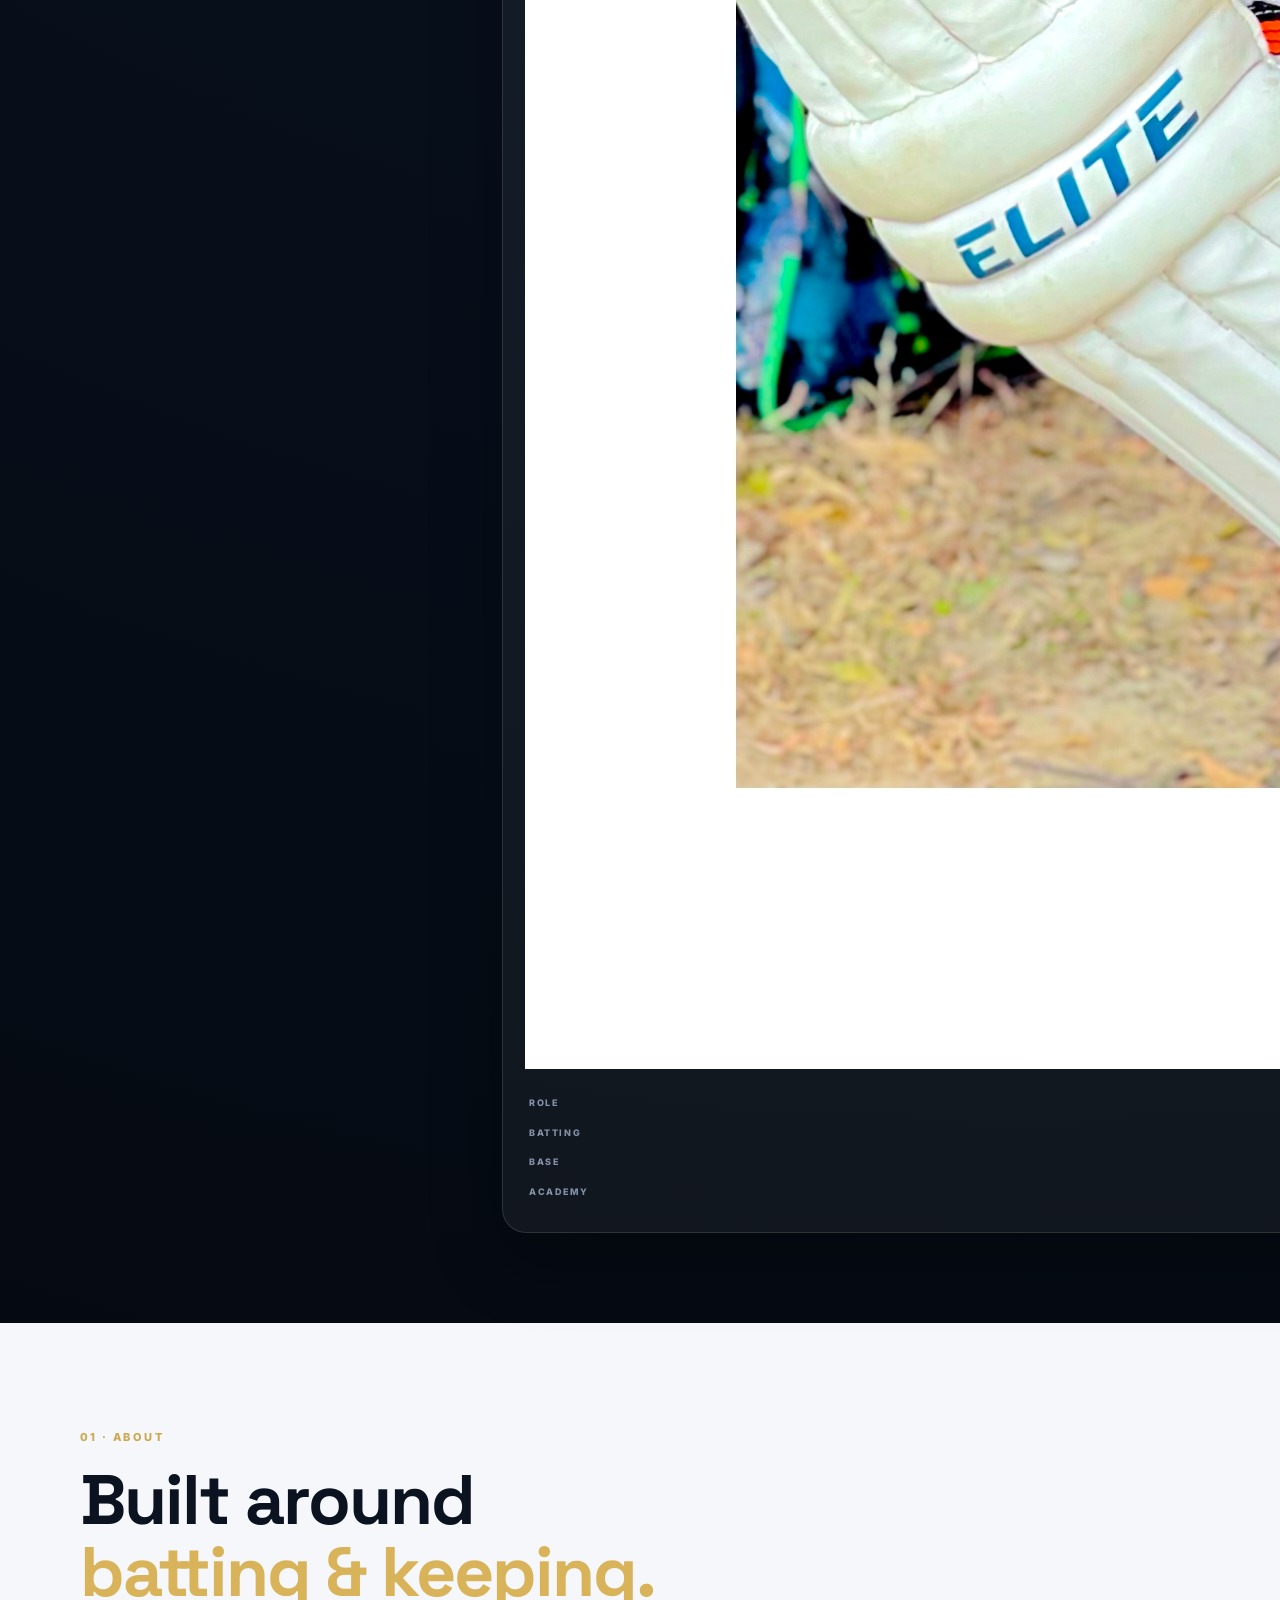
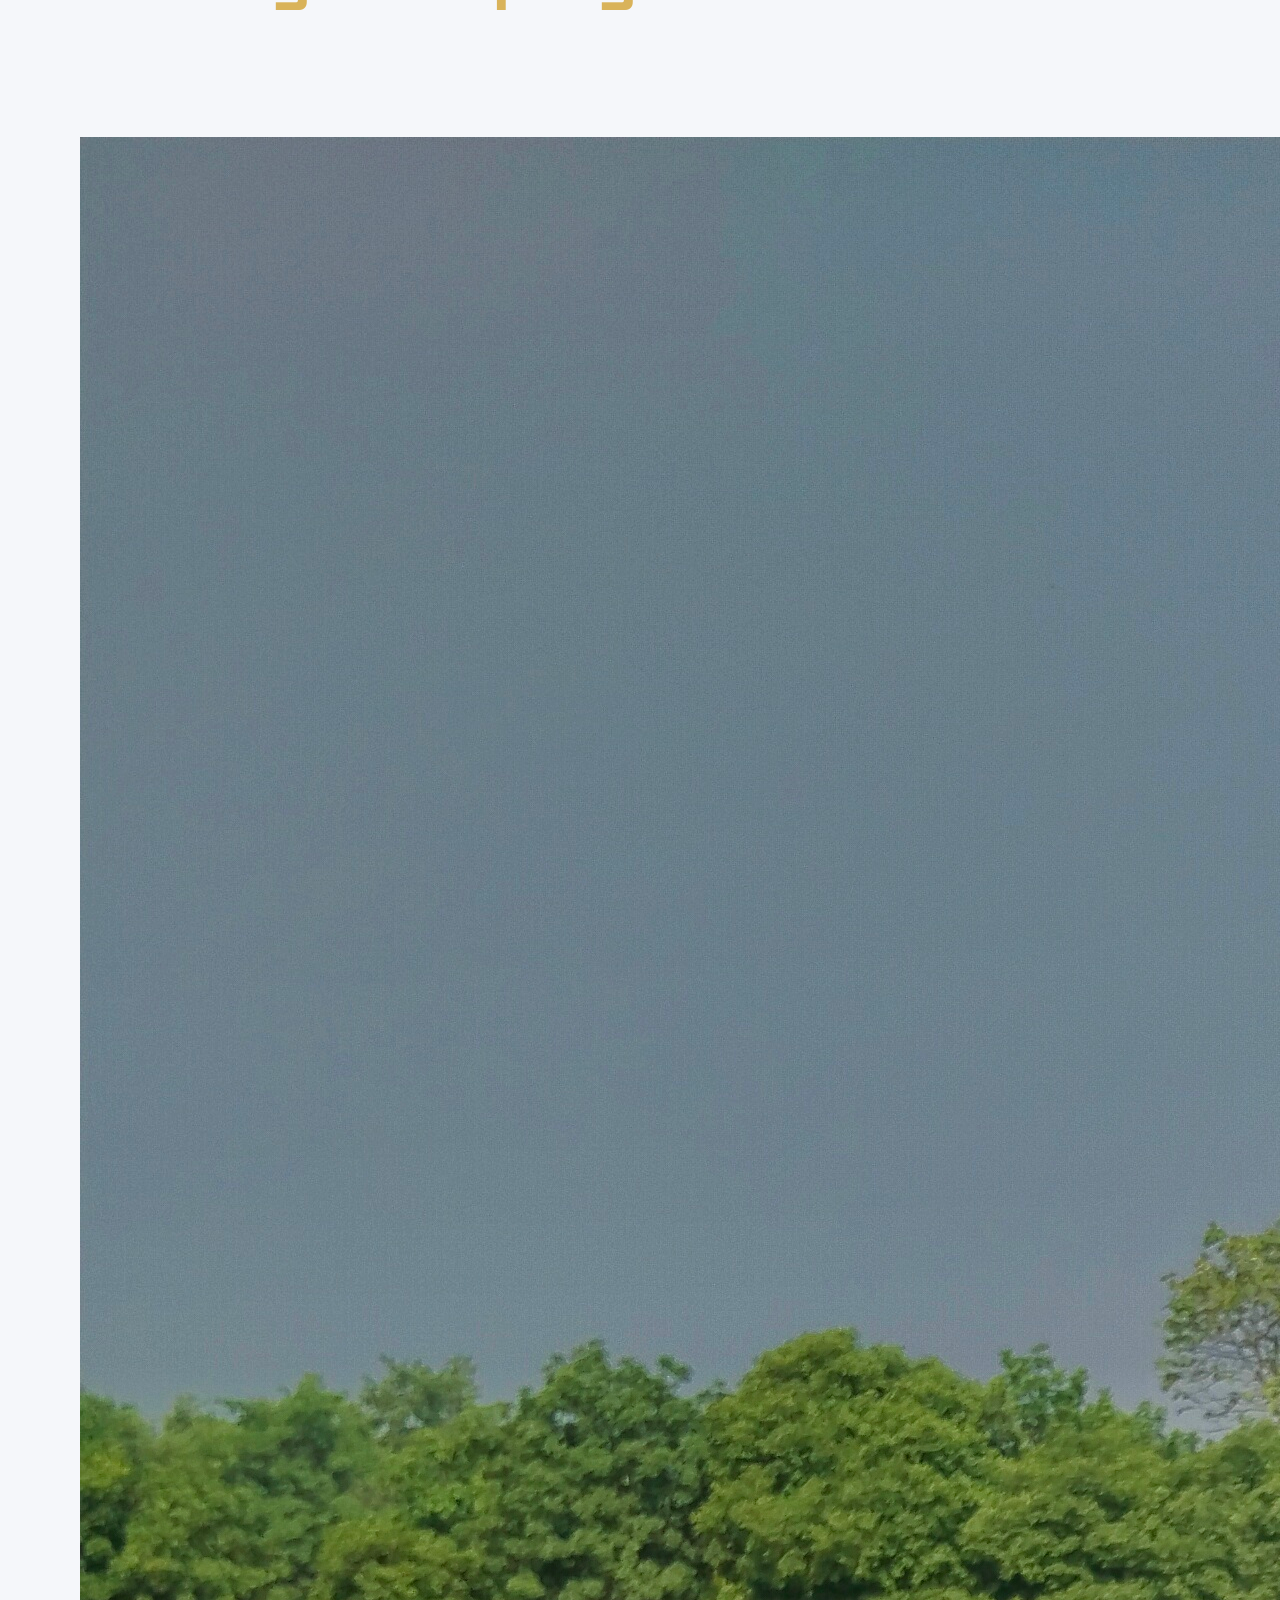
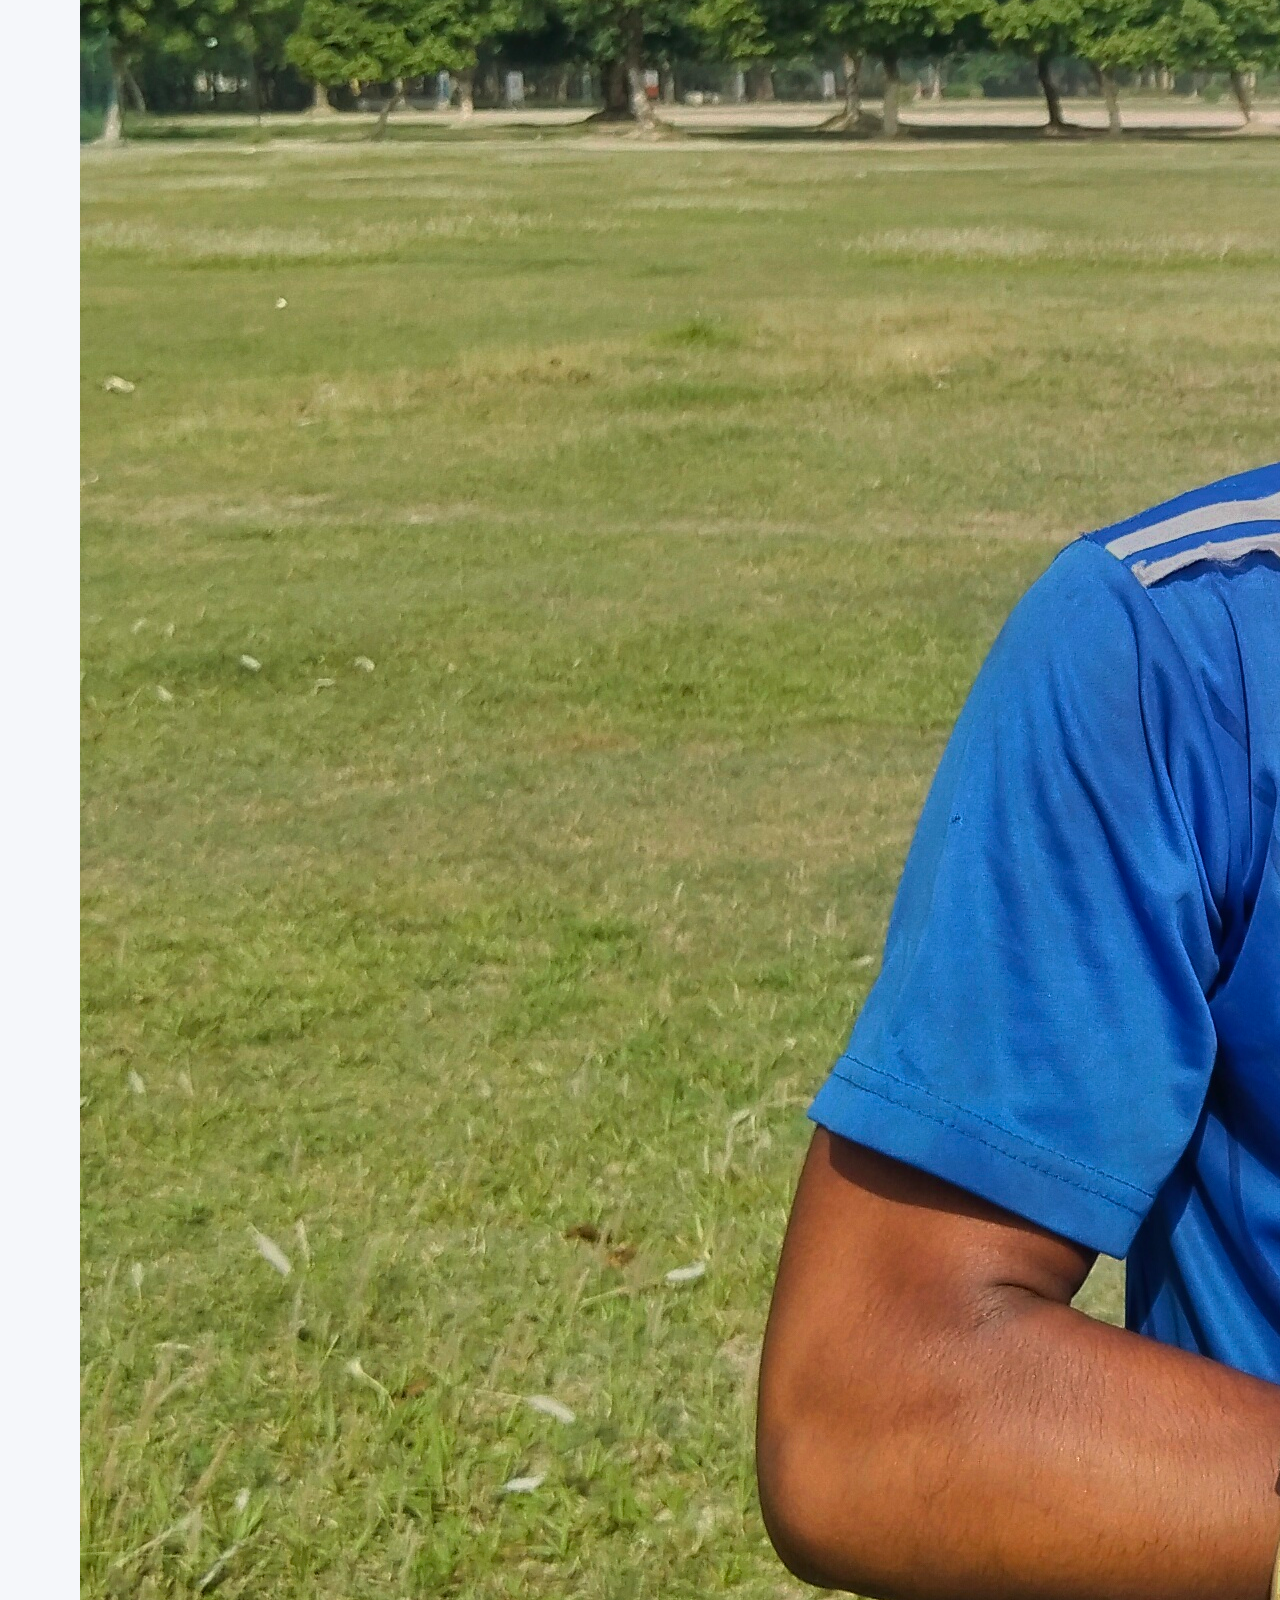
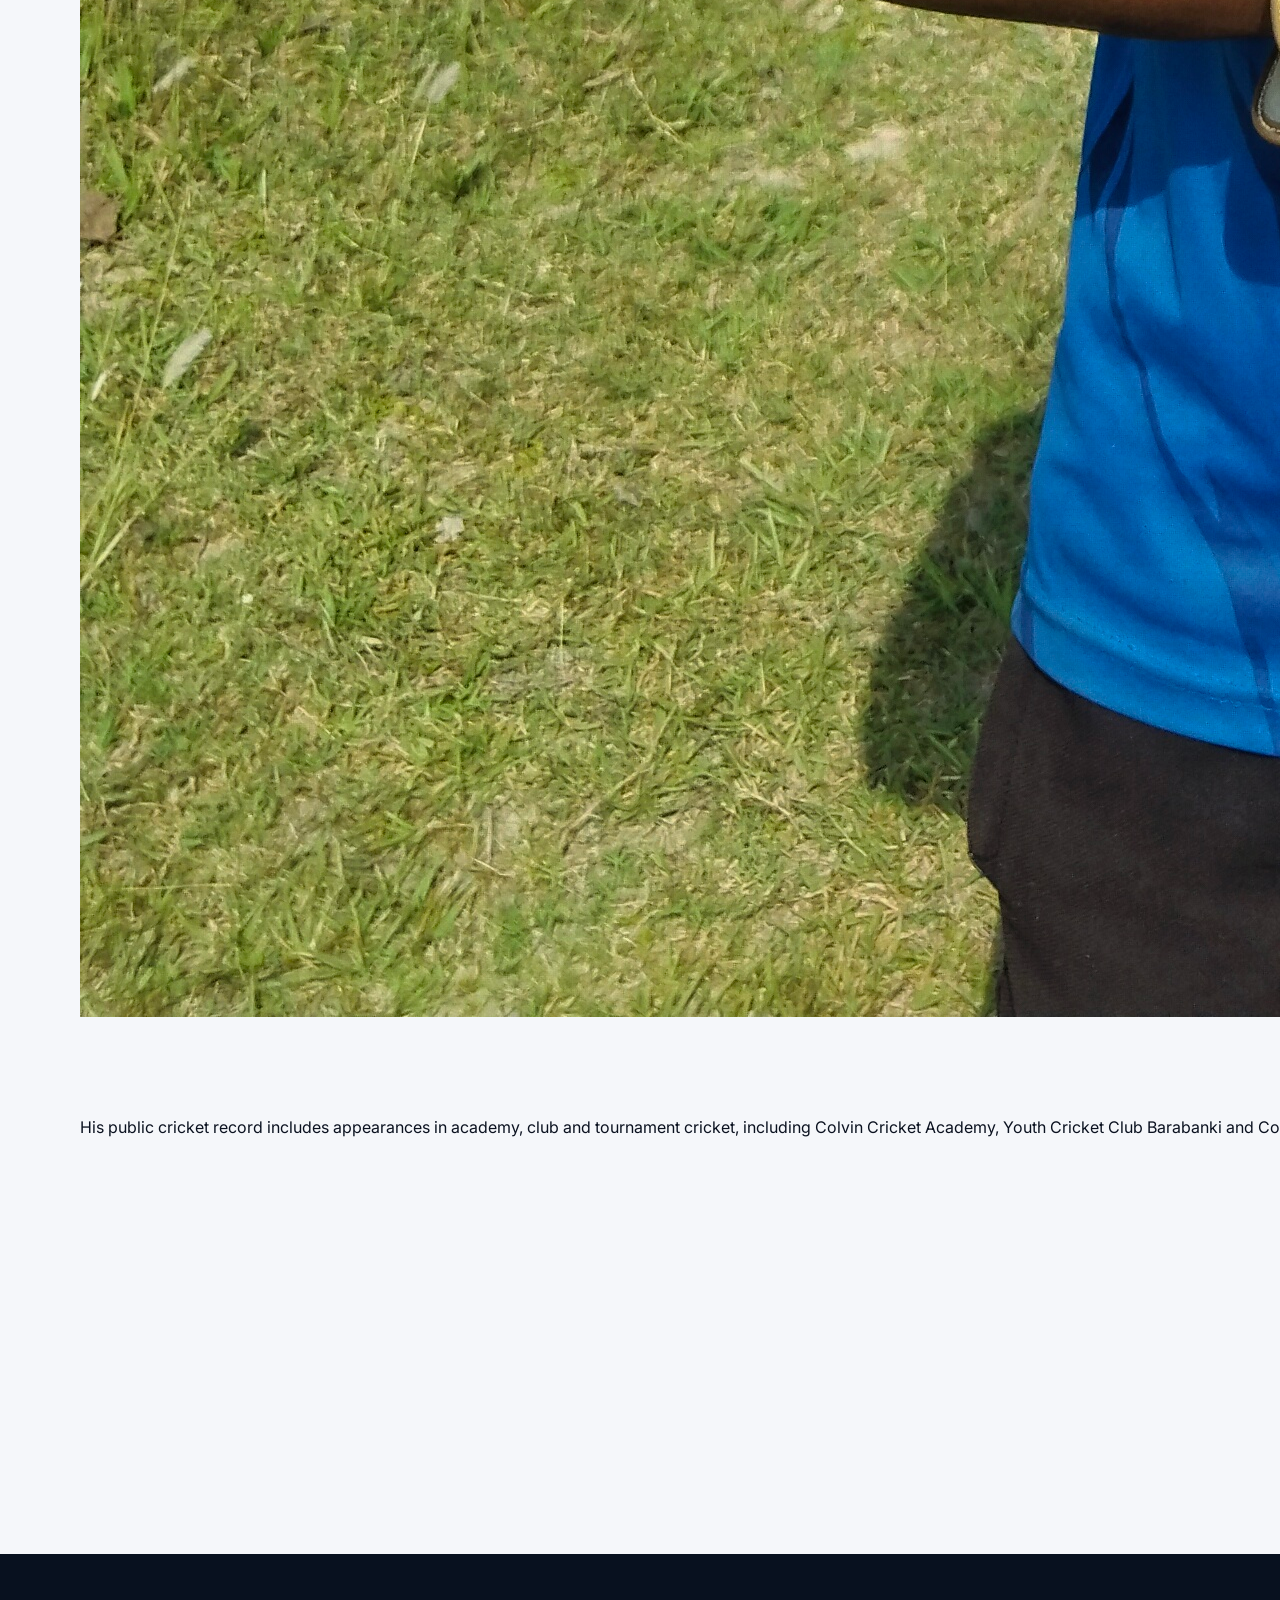
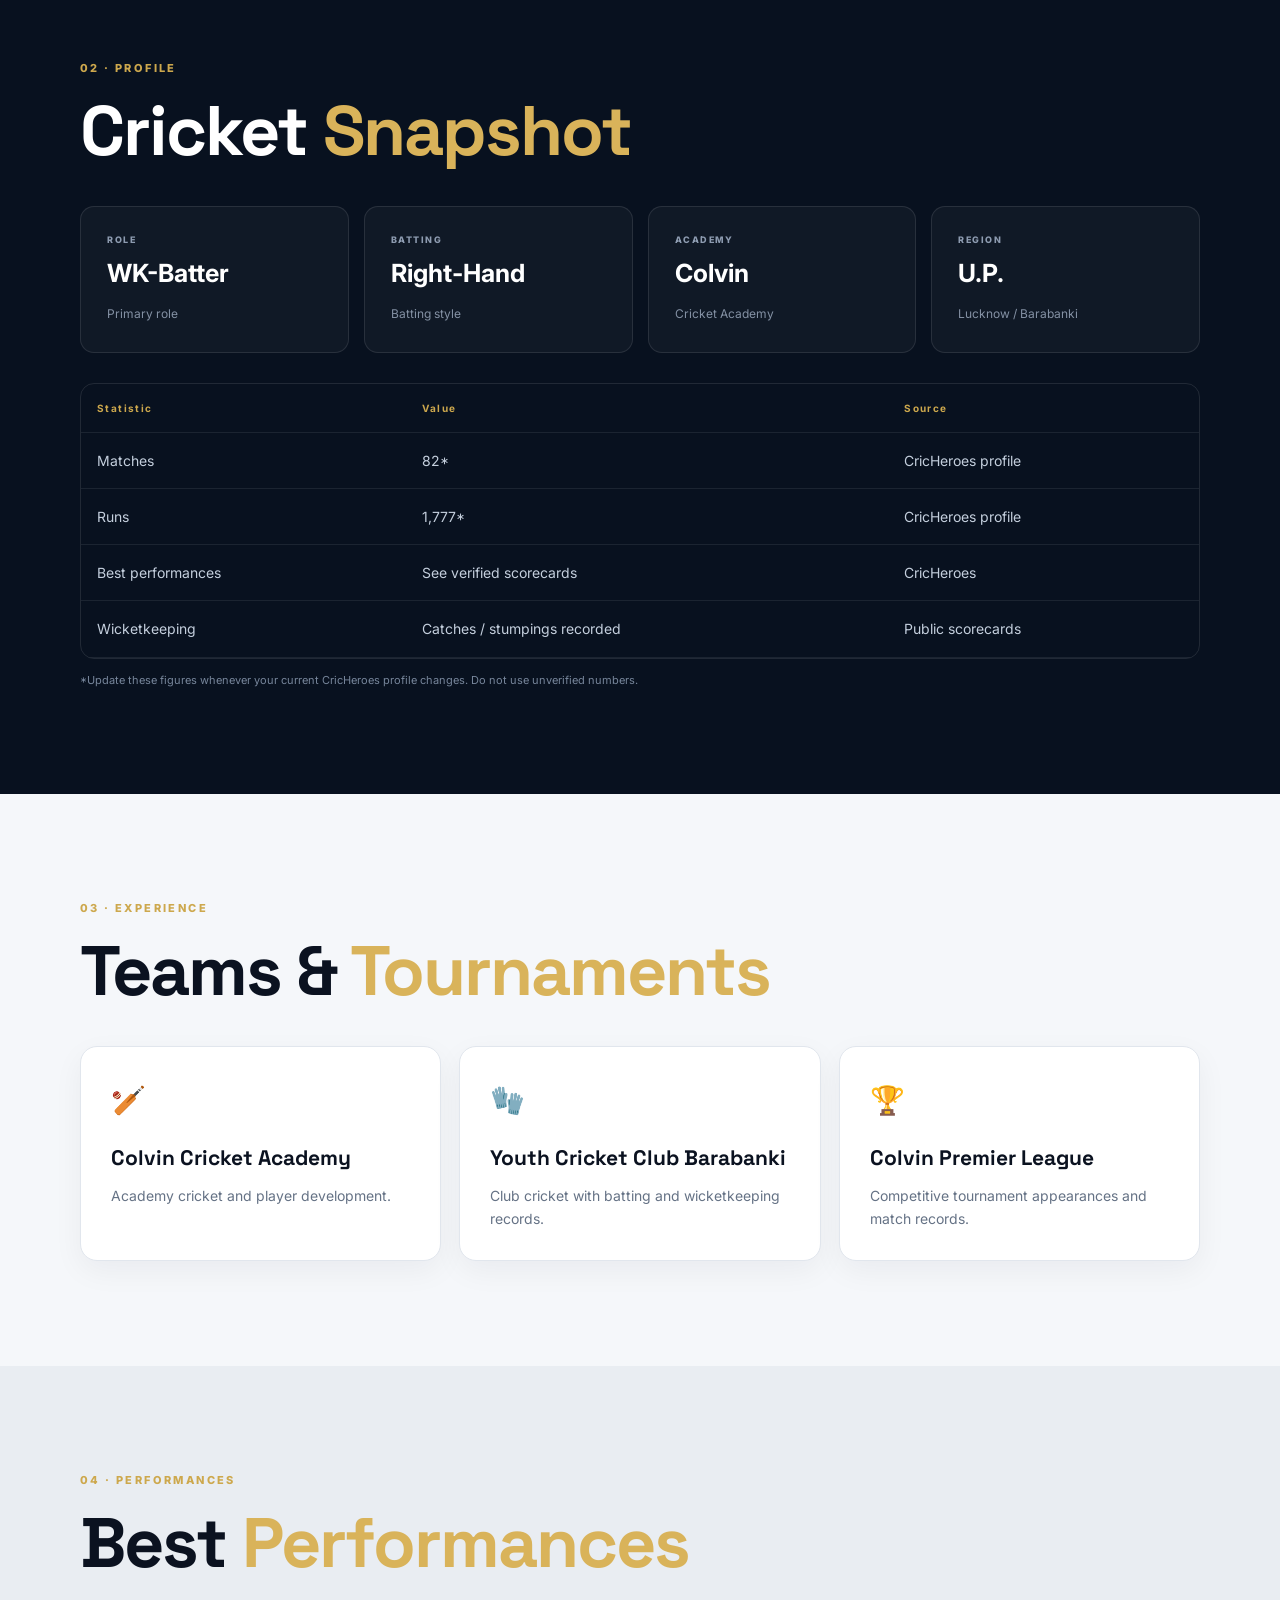
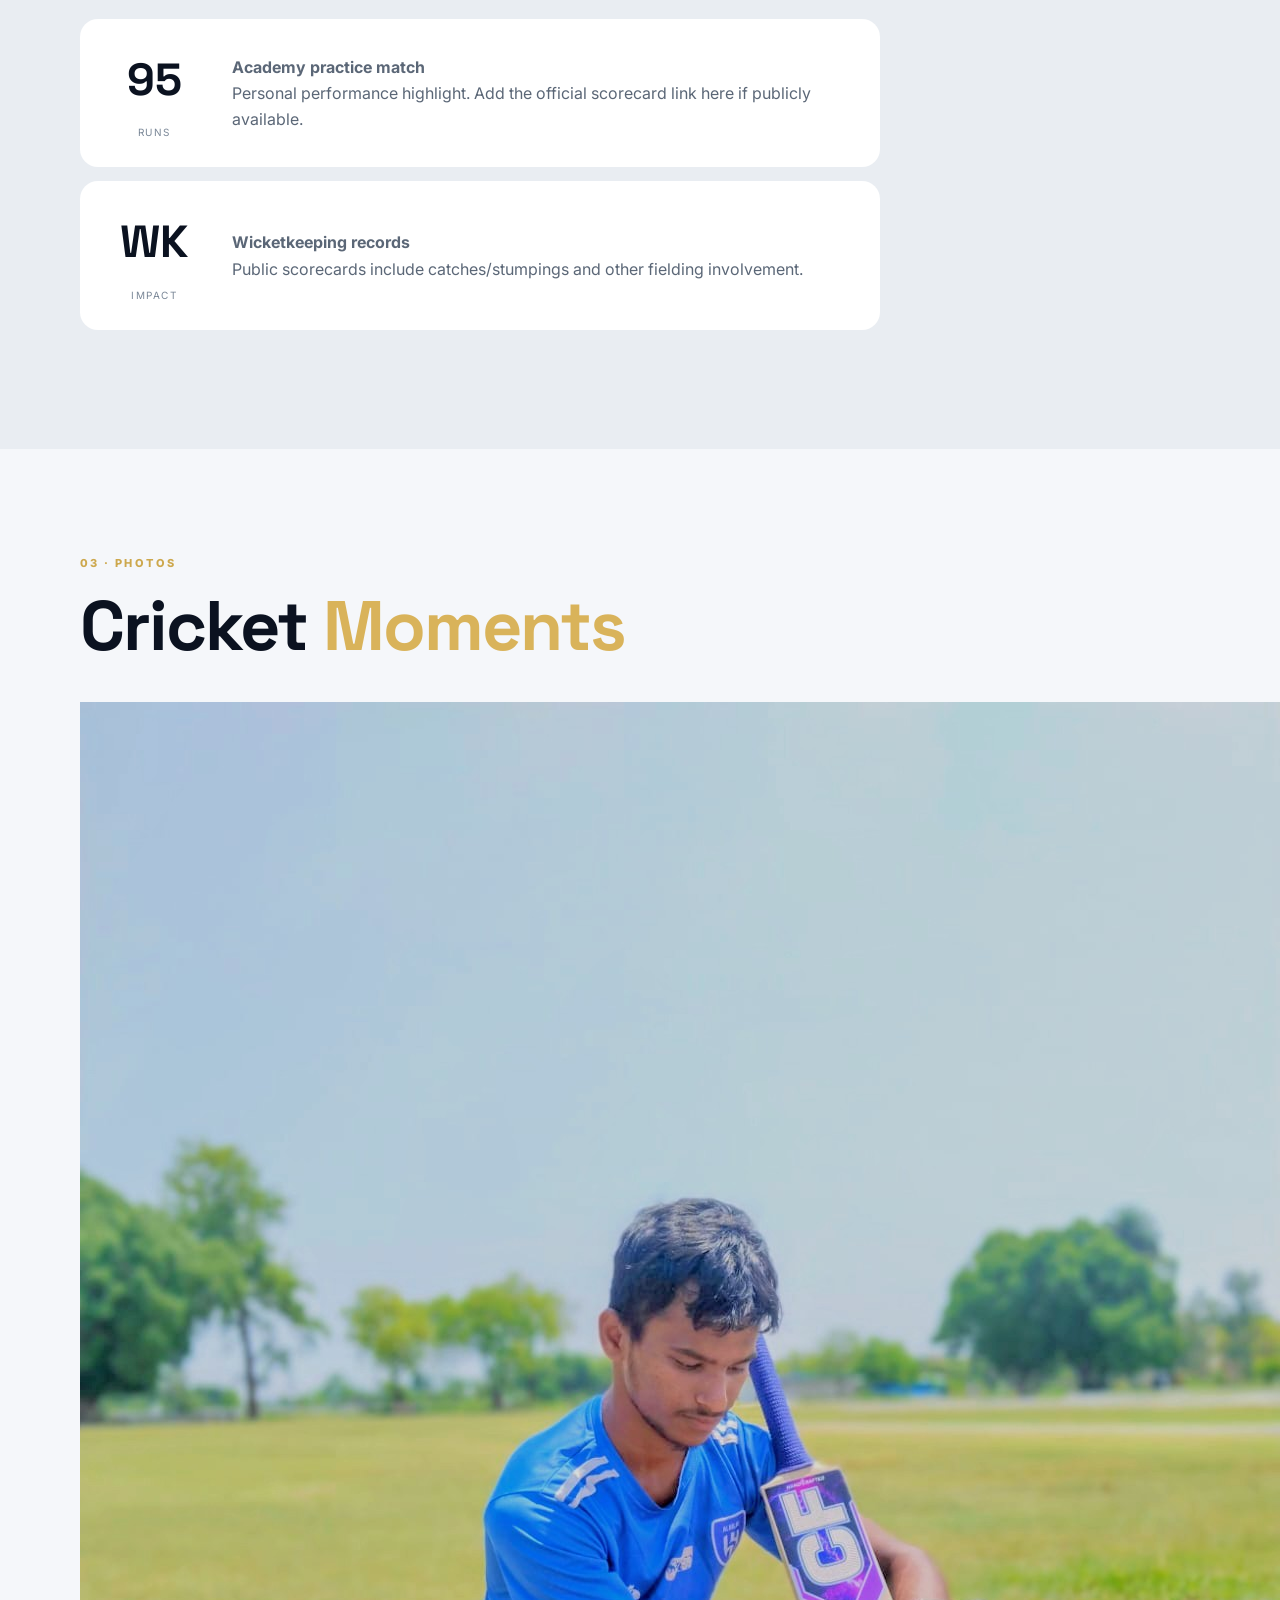
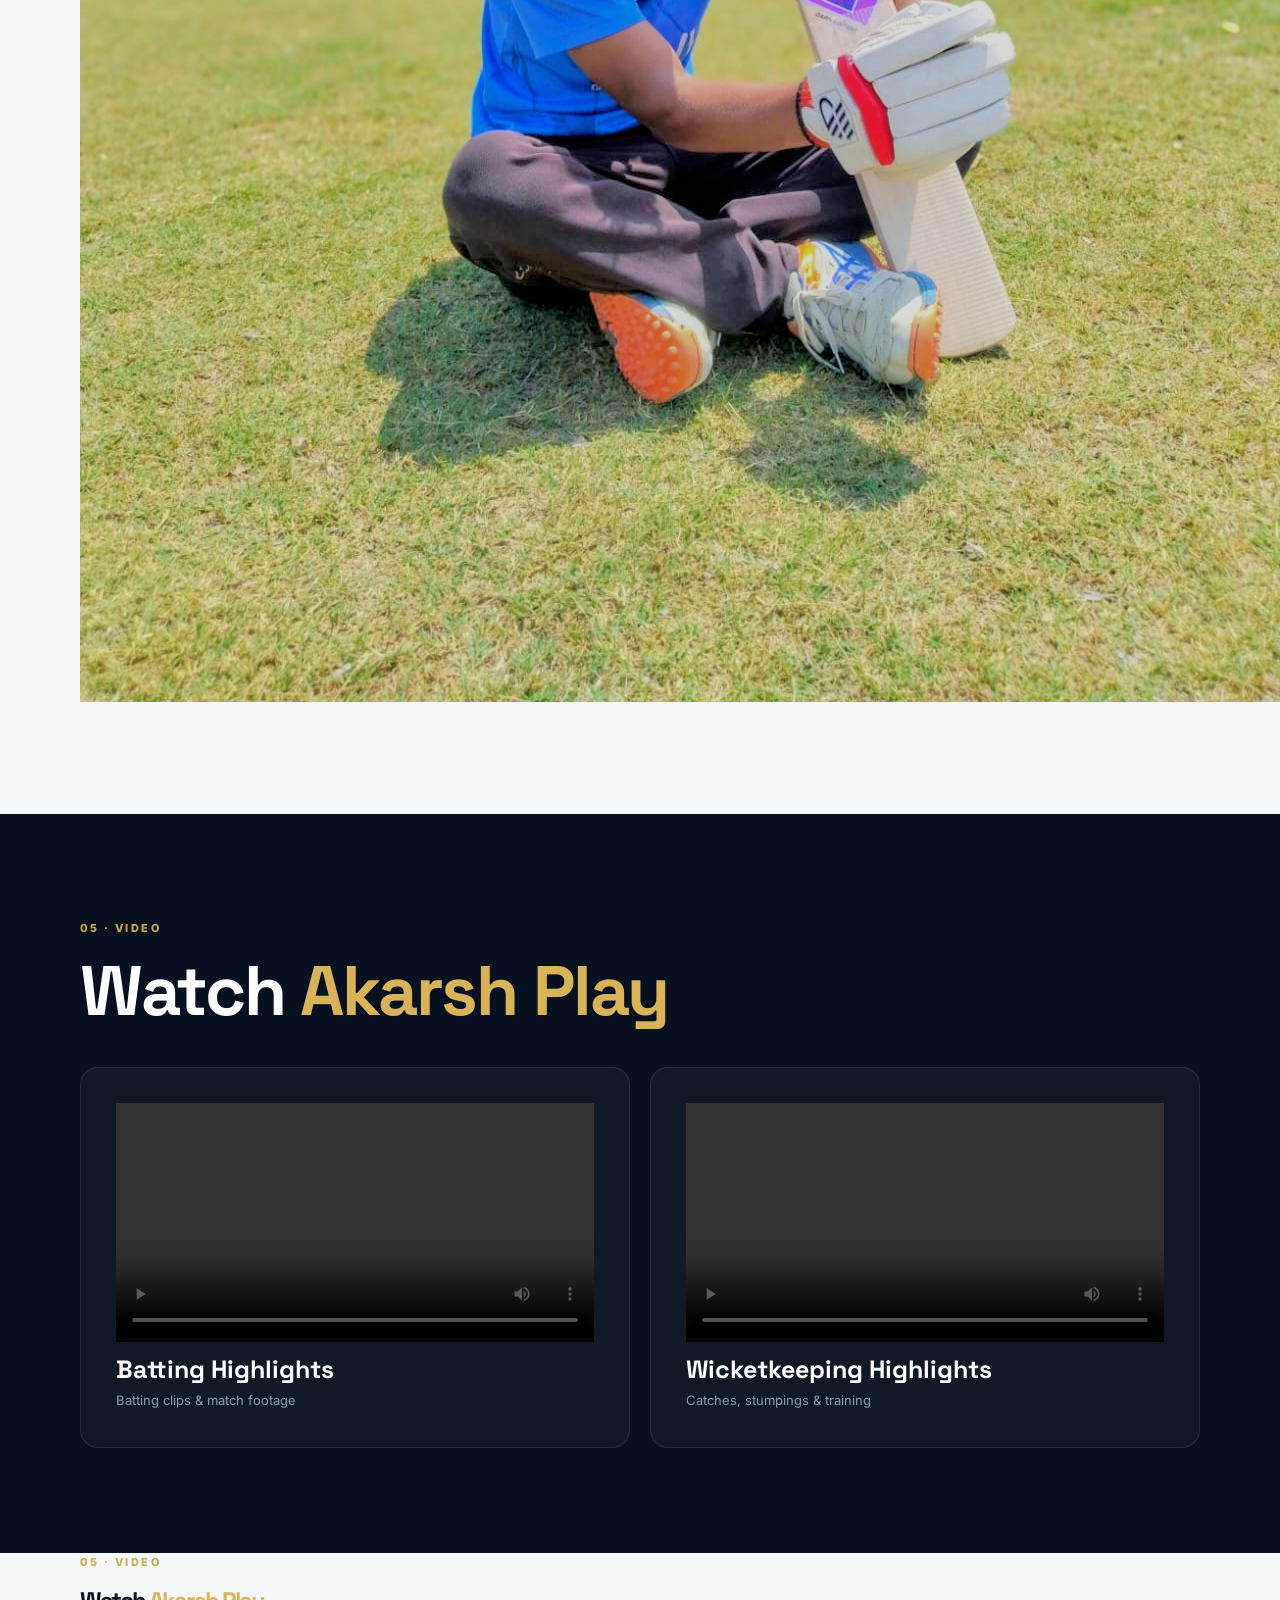
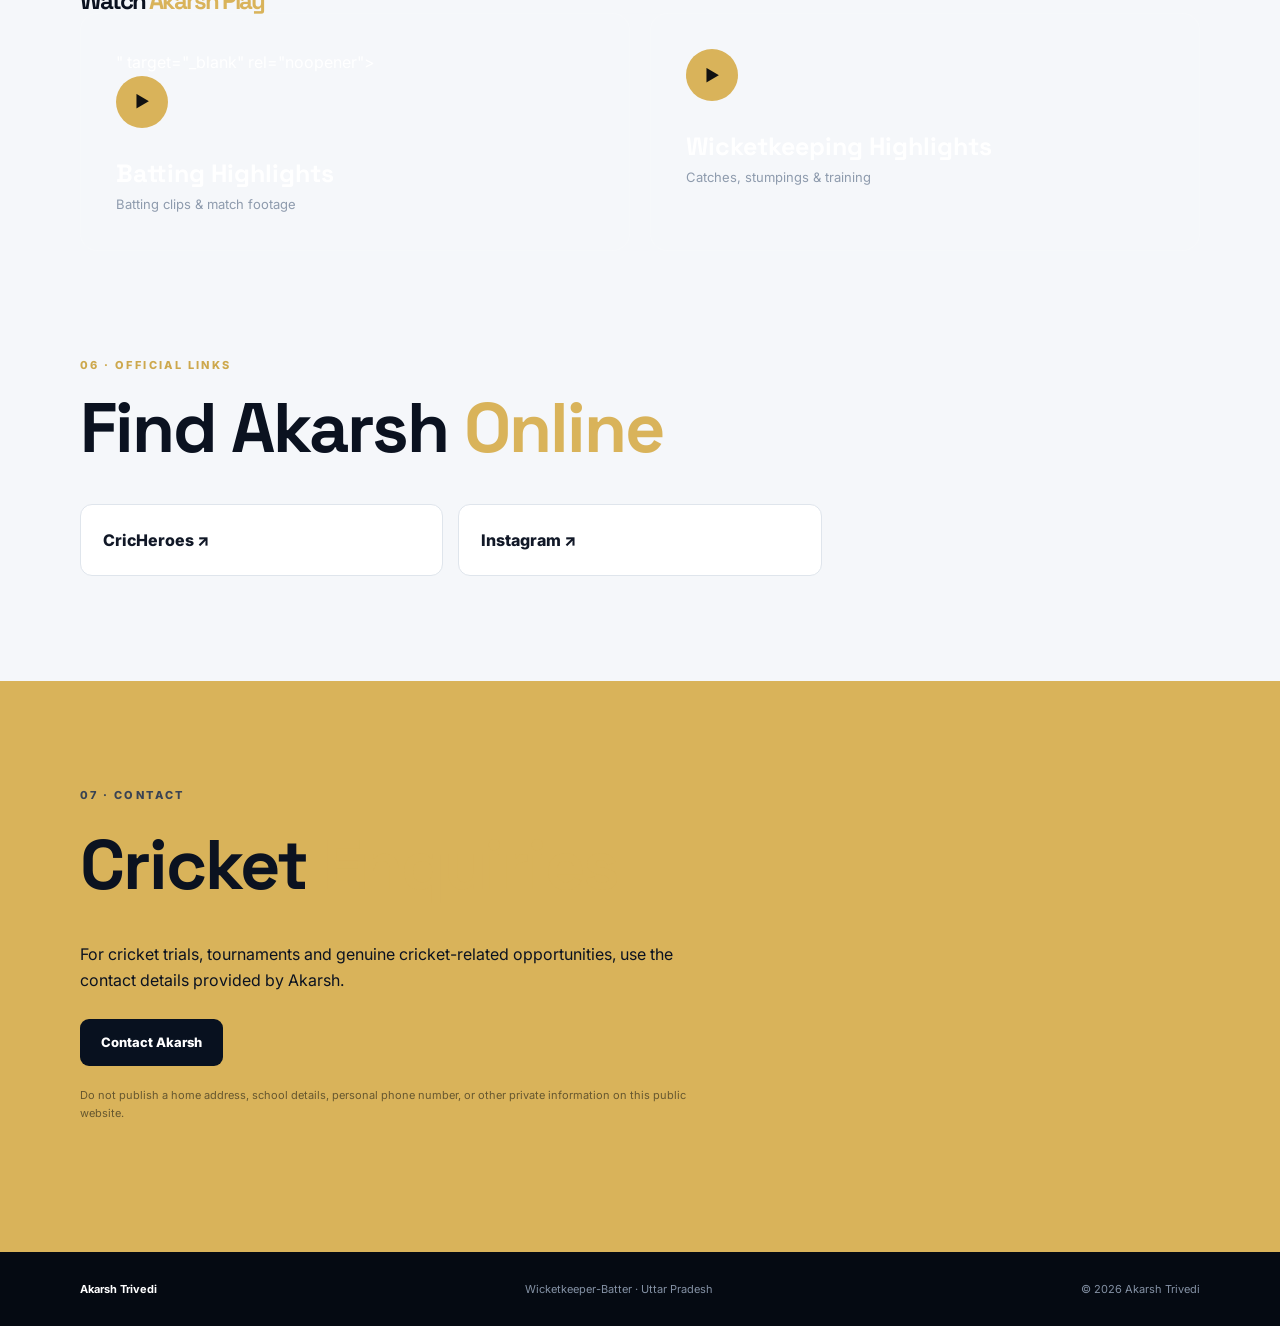
==== commit f52ea3f2: "Update index.html" ====
--- a/index.html
+++ b/index.html
@@ -148,6 +148,33 @@
   <div class="container">
     <p class="eyebrow">05 · VIDEO</p>
     <h2>Watch <span>Akarsh Play</span></h2>
+
+    <div class="video-grid">
+
+      <div class="video-card">
+        <video controls playsinline preload="metadata" width="100%">
+          <source src="assets/VID-20260728-WA0089.mp4" type="video/mp4">
+          Your browser does not support video playback.
+        </video>
+        <h3>Batting Highlights</h3>
+        <p>Batting clips & match footage</p>
+      </div>
+
+      <div class="video-card">
+        <video controls playsinline preload="metadata" width="100%">
+          <source src="assets/VID-20260419-WA0004.mp4" type="video/mp4">
+          Your browser does not support video playback.
+        </video>
+        <h3>Wicketkeeping Highlights</h3>
+        <p>Catches, stumpings & training</p>
+      </div>
+
+    </div>
+  </div>
+</section>
+  <div class="container">
+    <p class="eyebrow">05 · VIDEO</p>
+    <h2>Watch <span>Akarsh Play</span></h2>
     <div class="video-grid">
       <a class="video-card" href="<a class="video-card" href="assets/VID-20260728-WA0089.mp4" target="_blank" rel="noopener">" target="_blank" rel="noopener">
         <div class="play">▶</div><h3>Batting Highlights</h3><p>Batting clips & match footage</p>
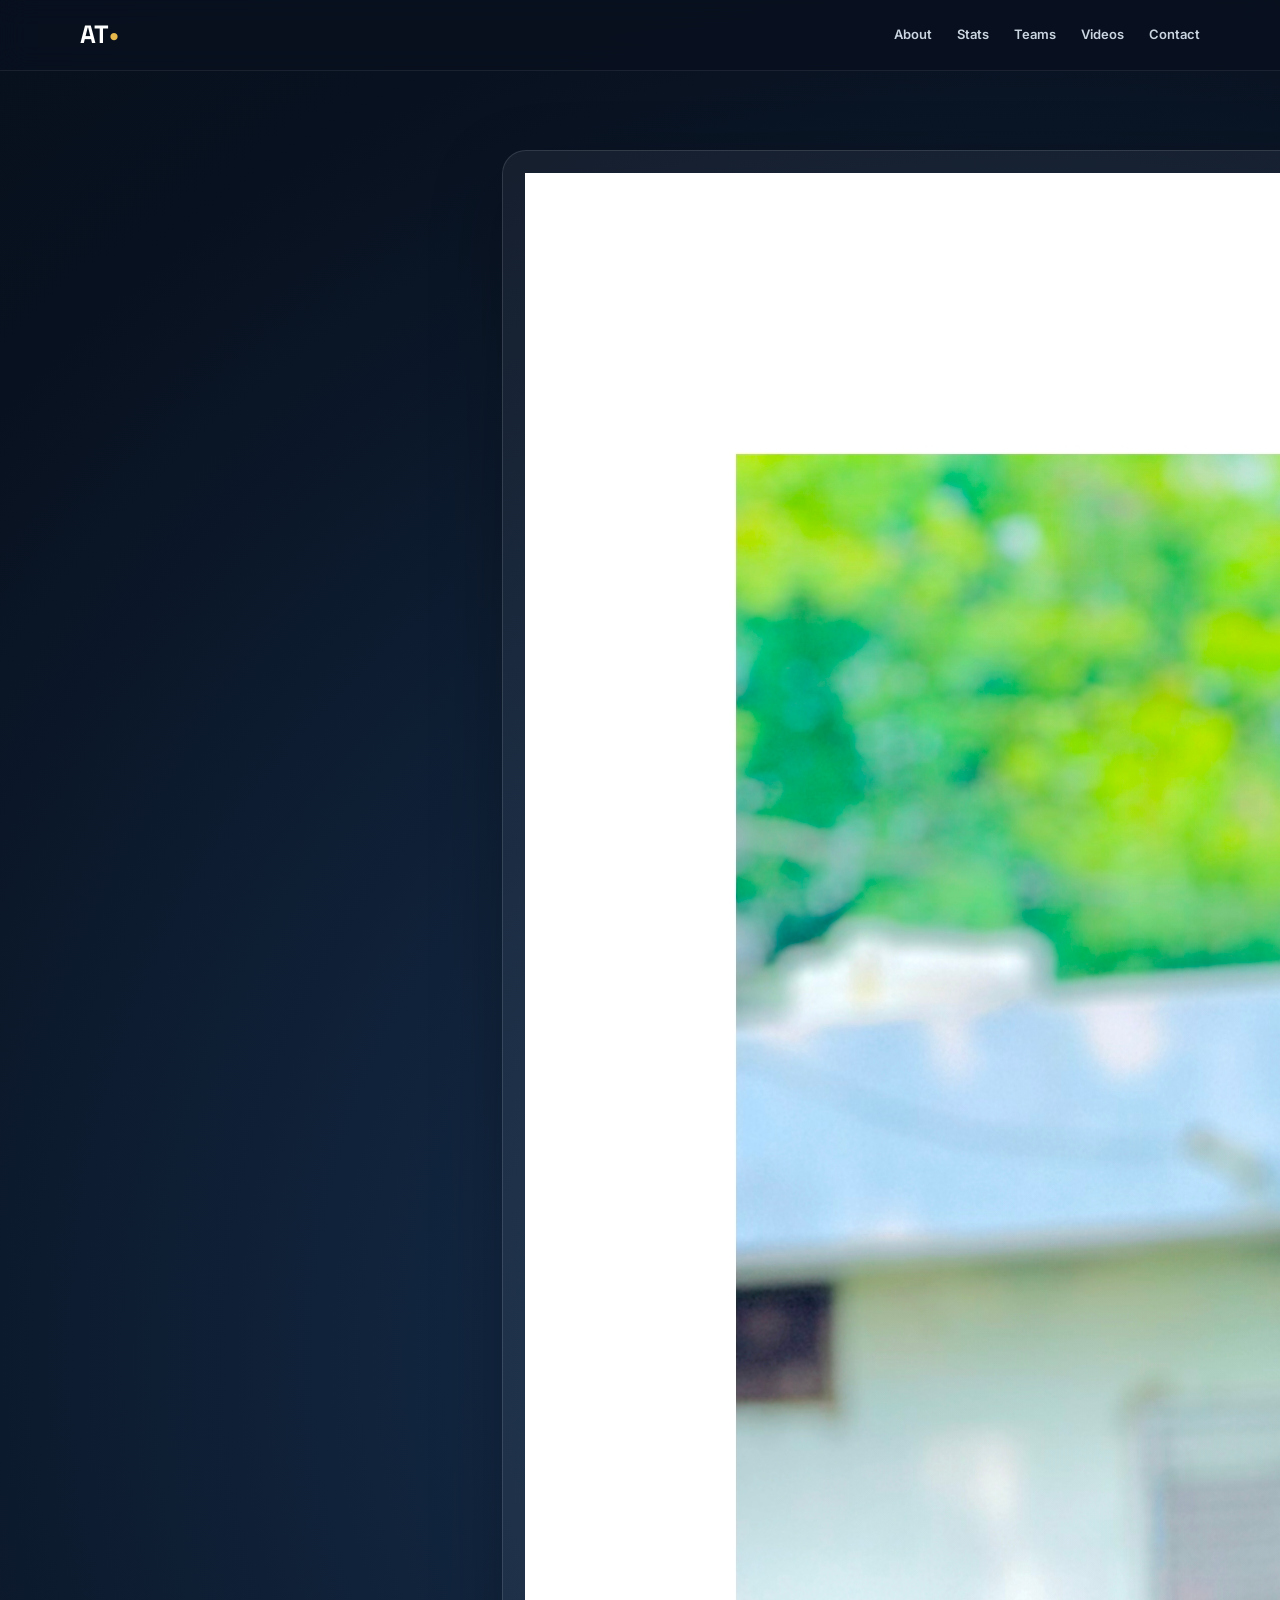
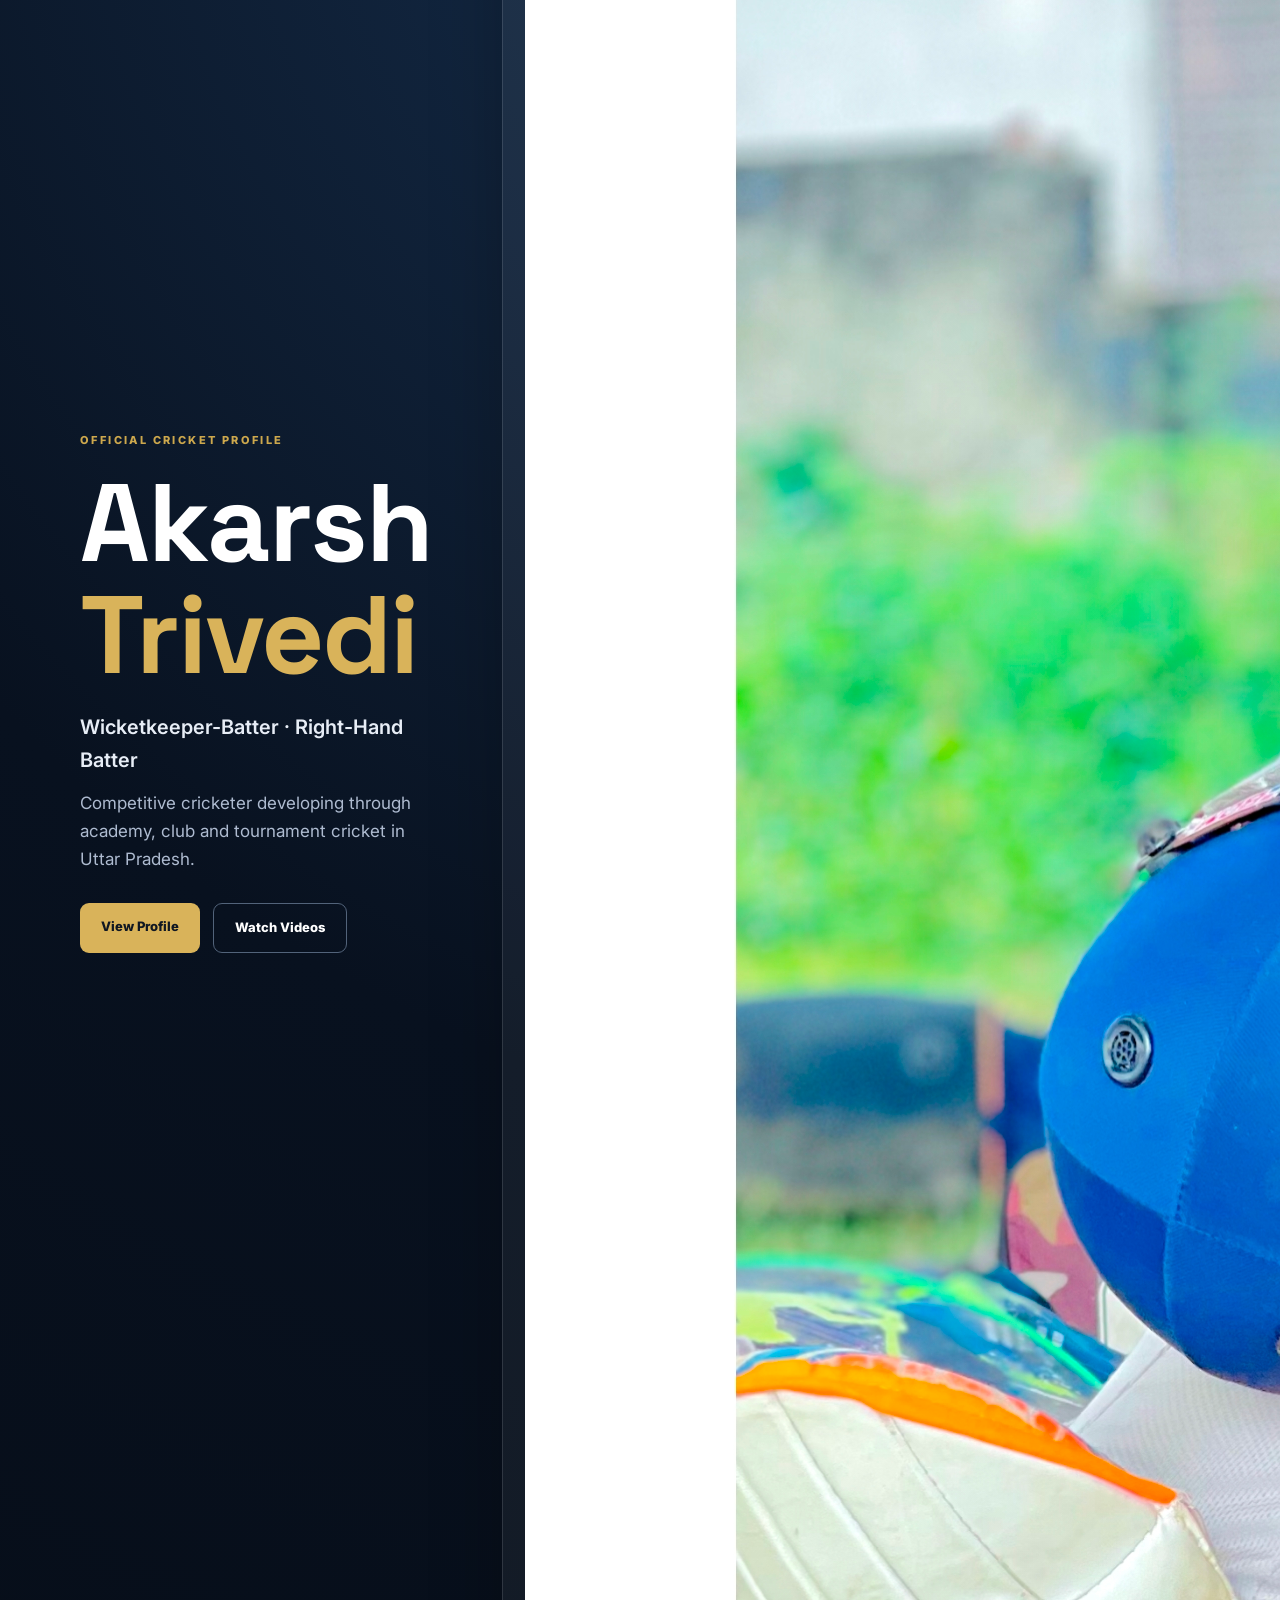
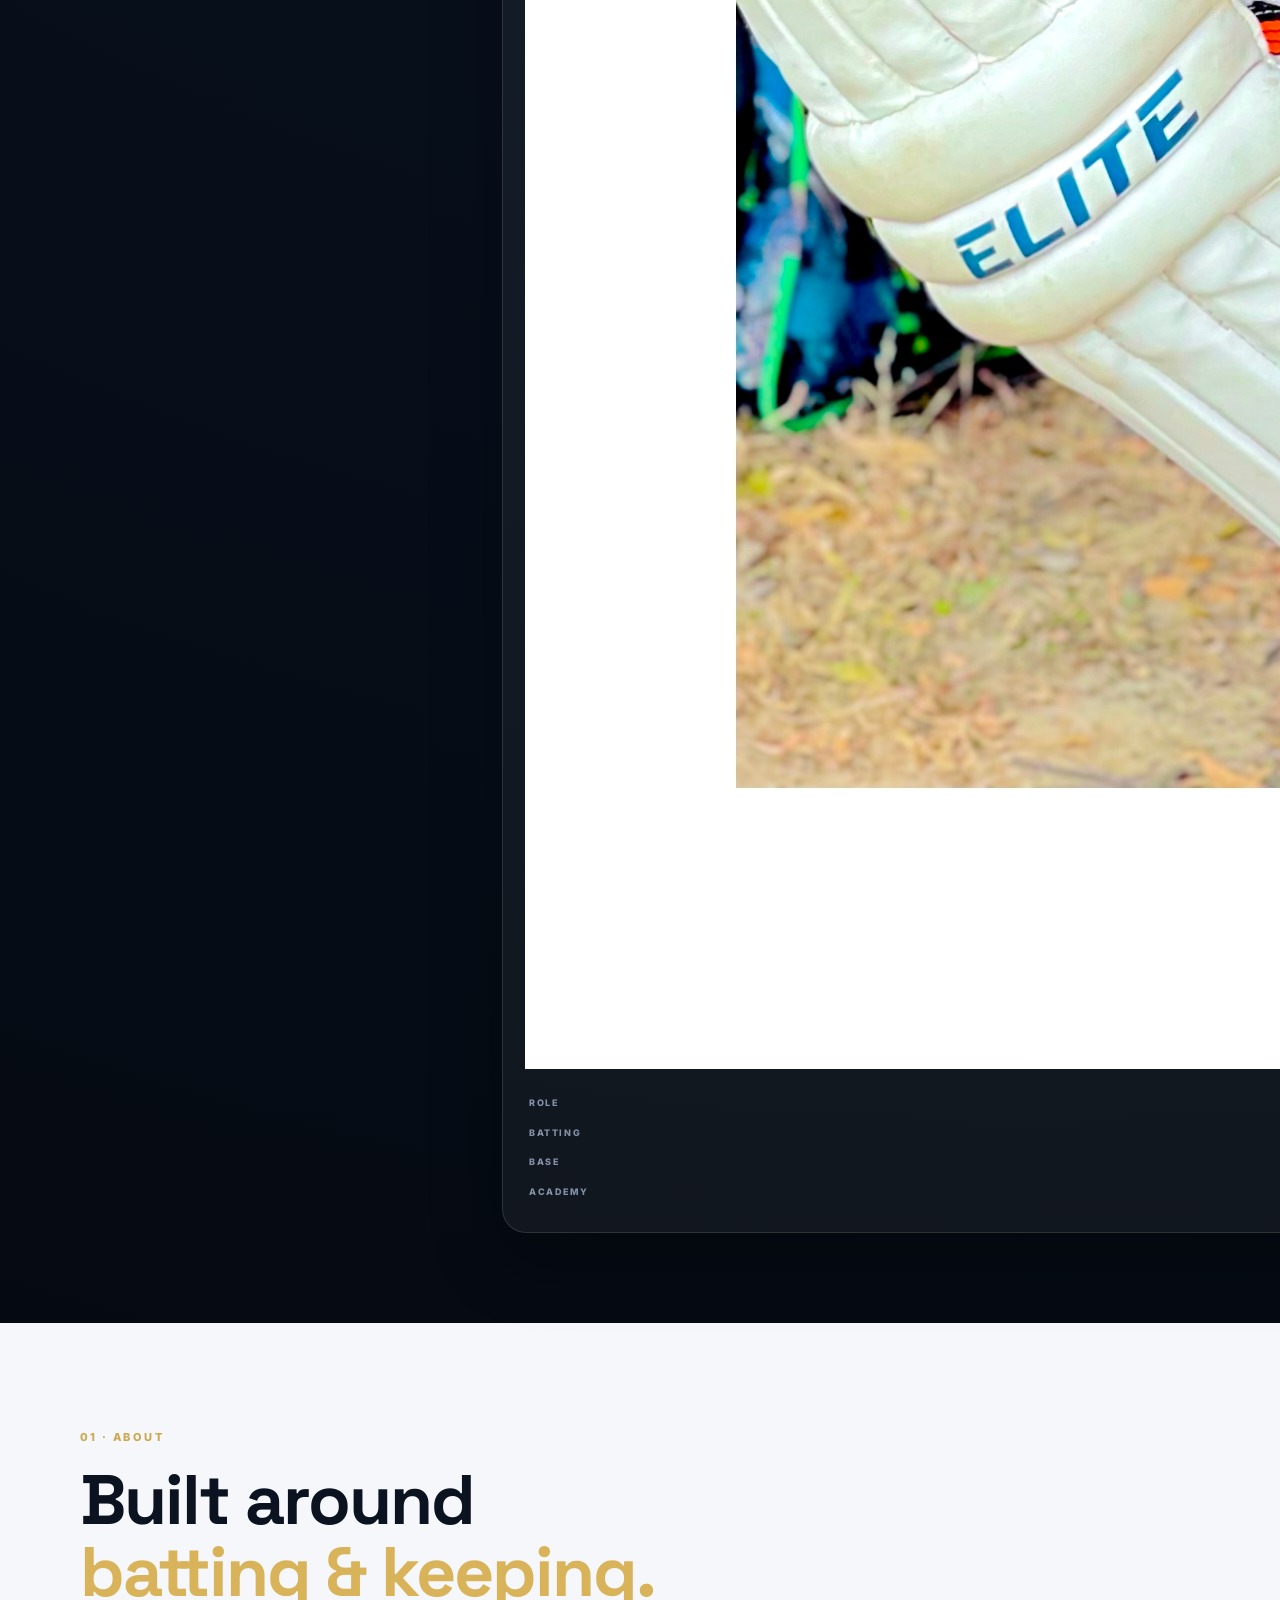
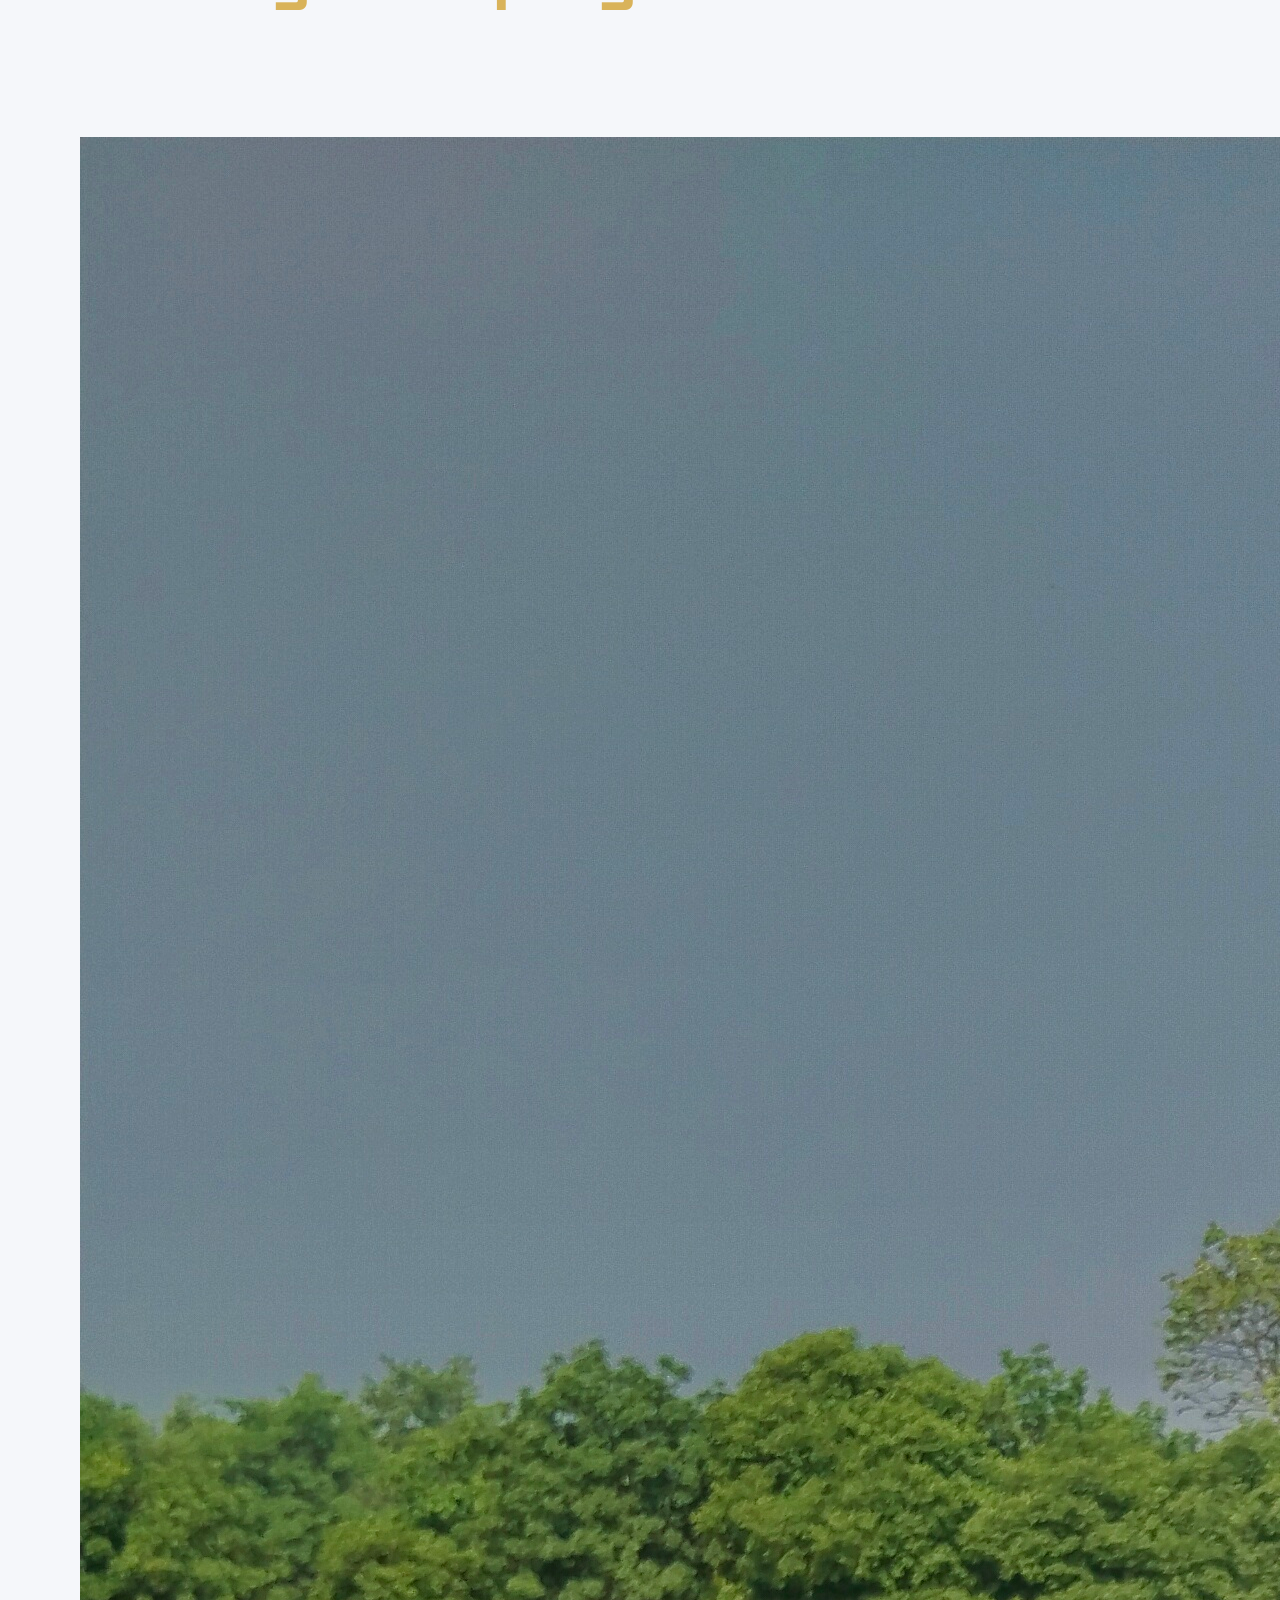
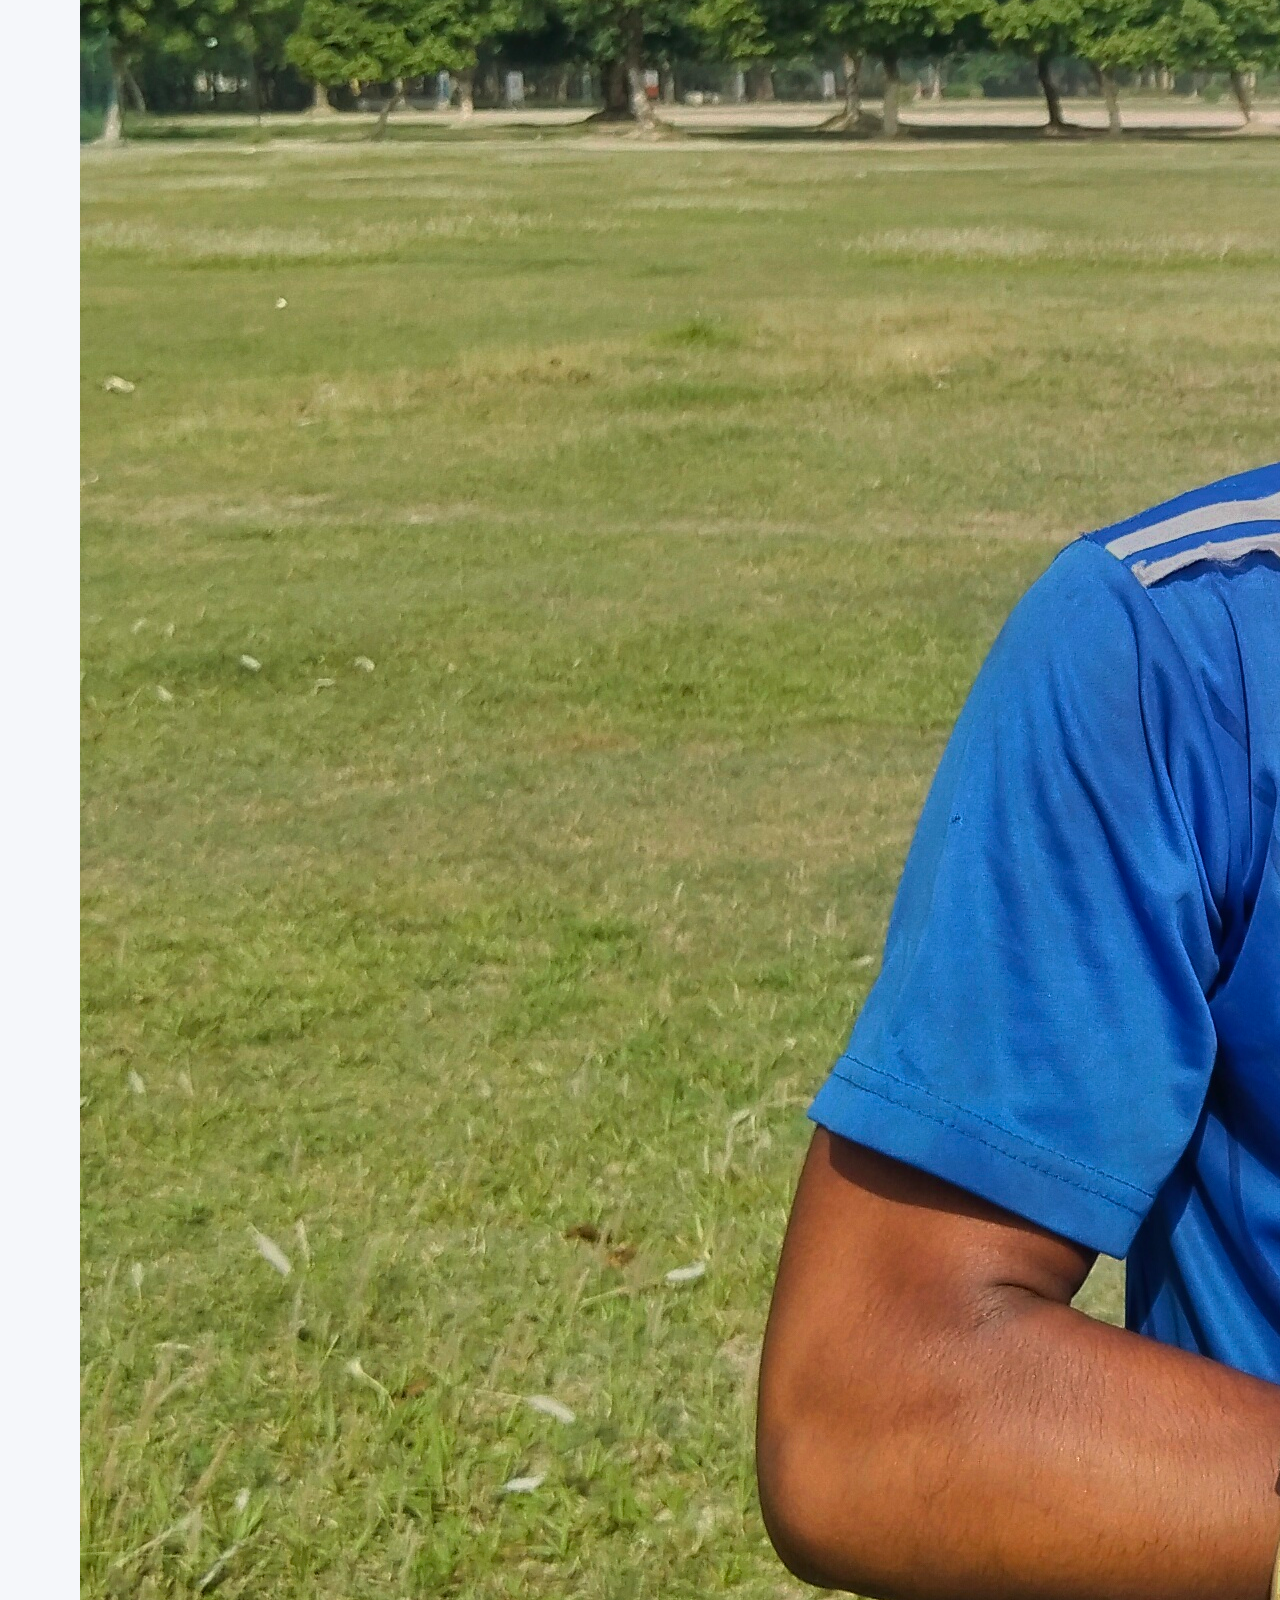
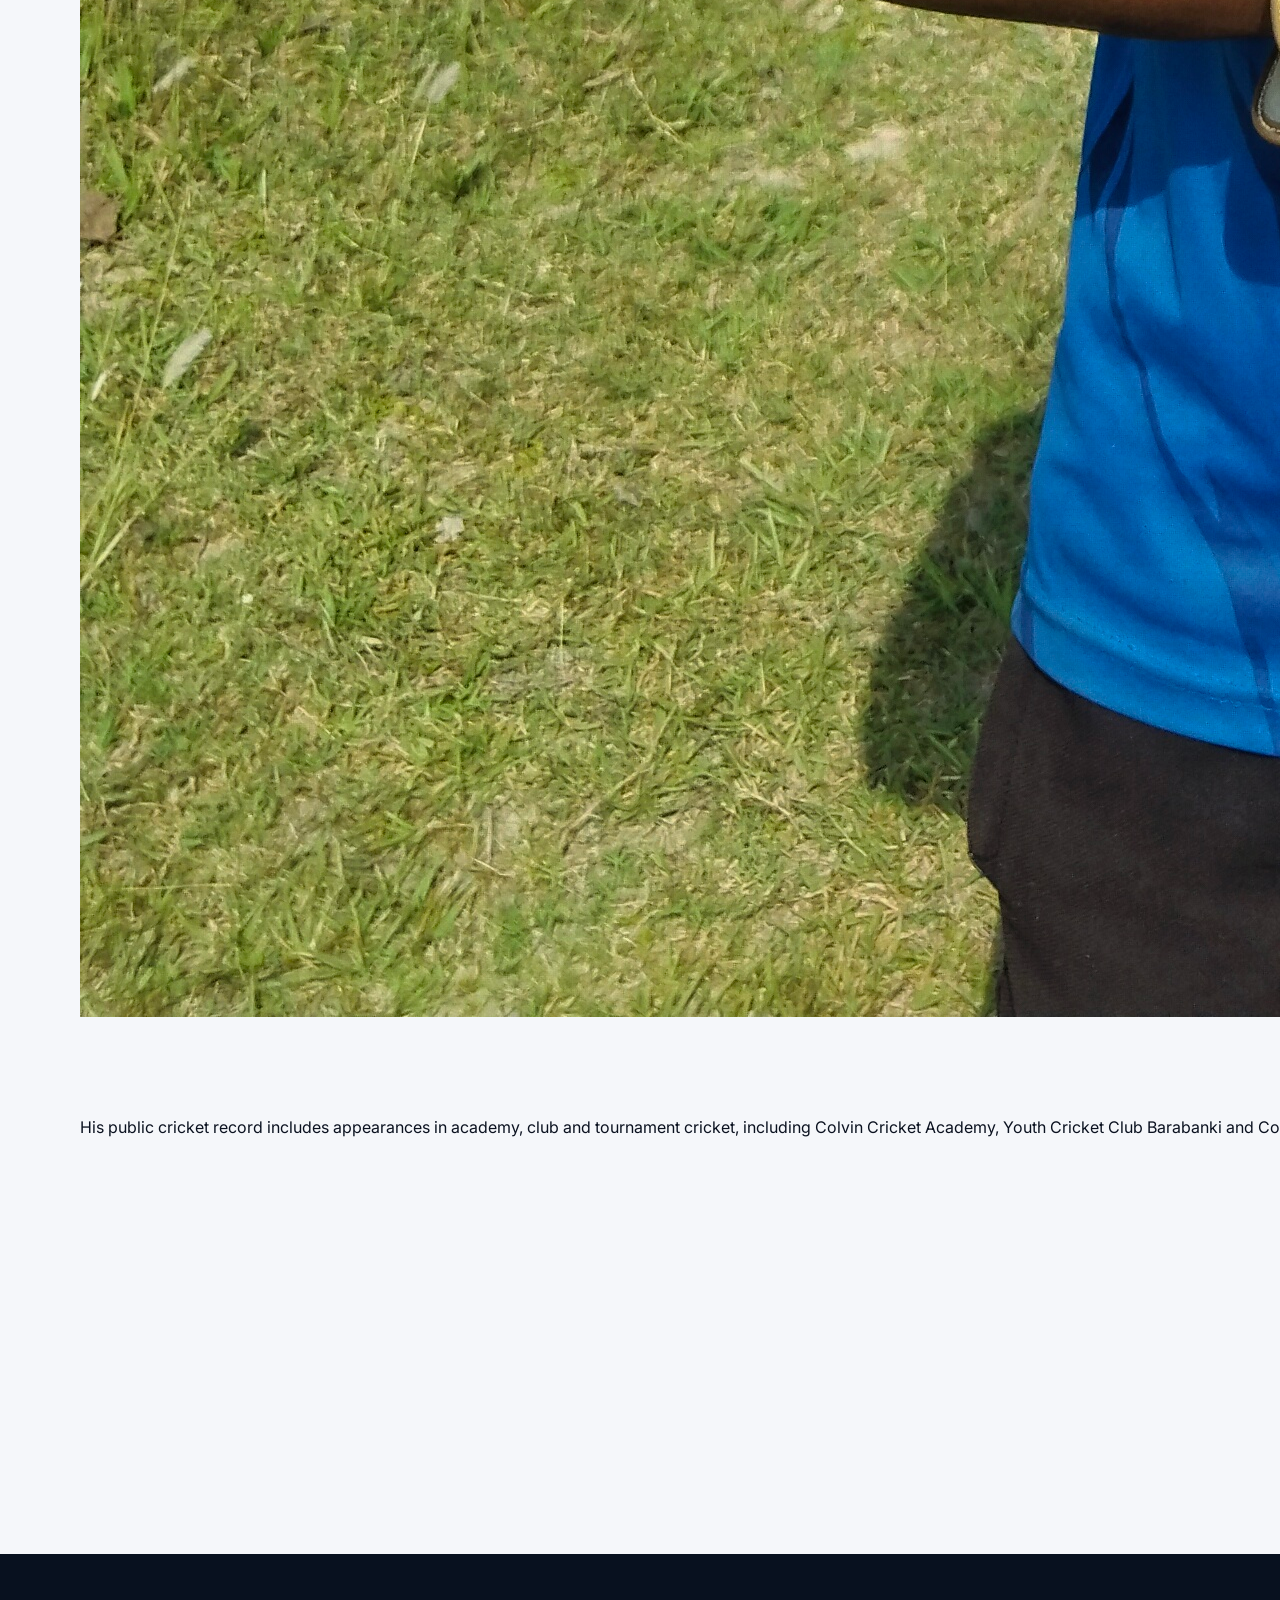
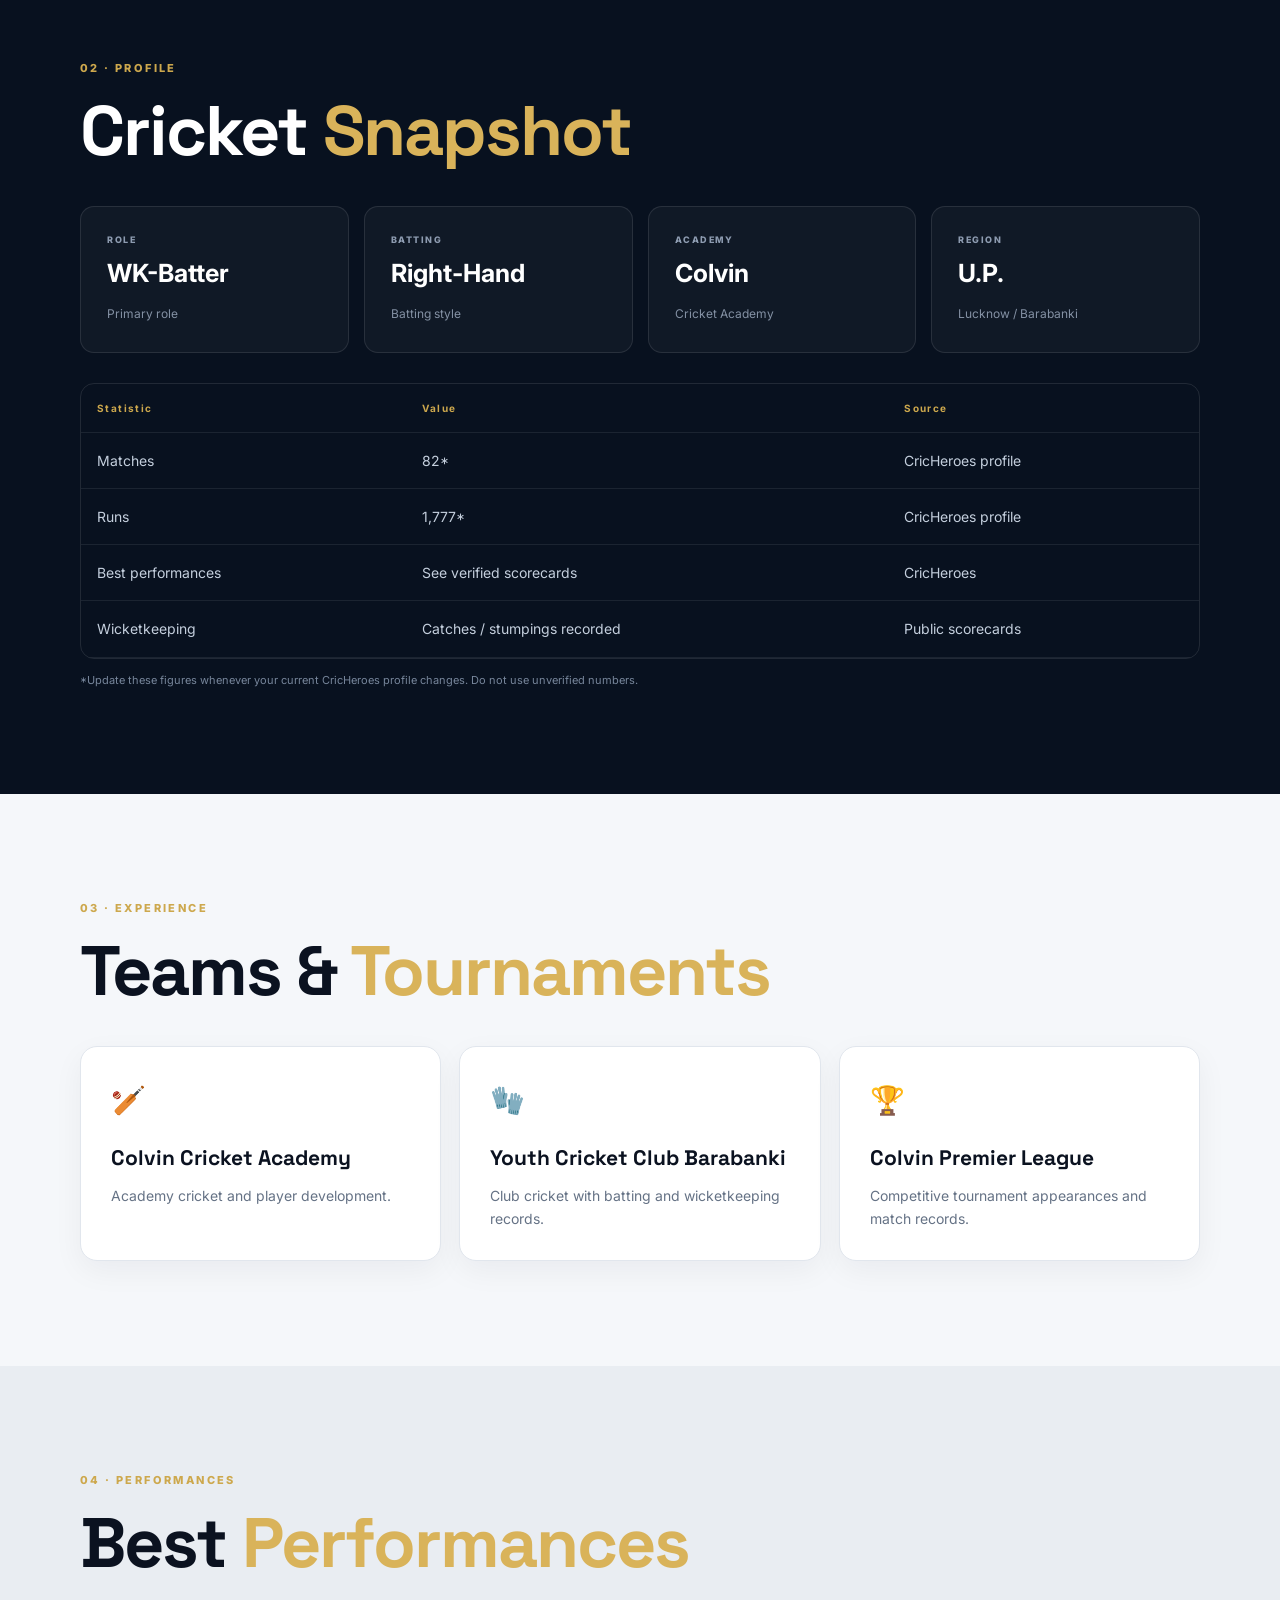
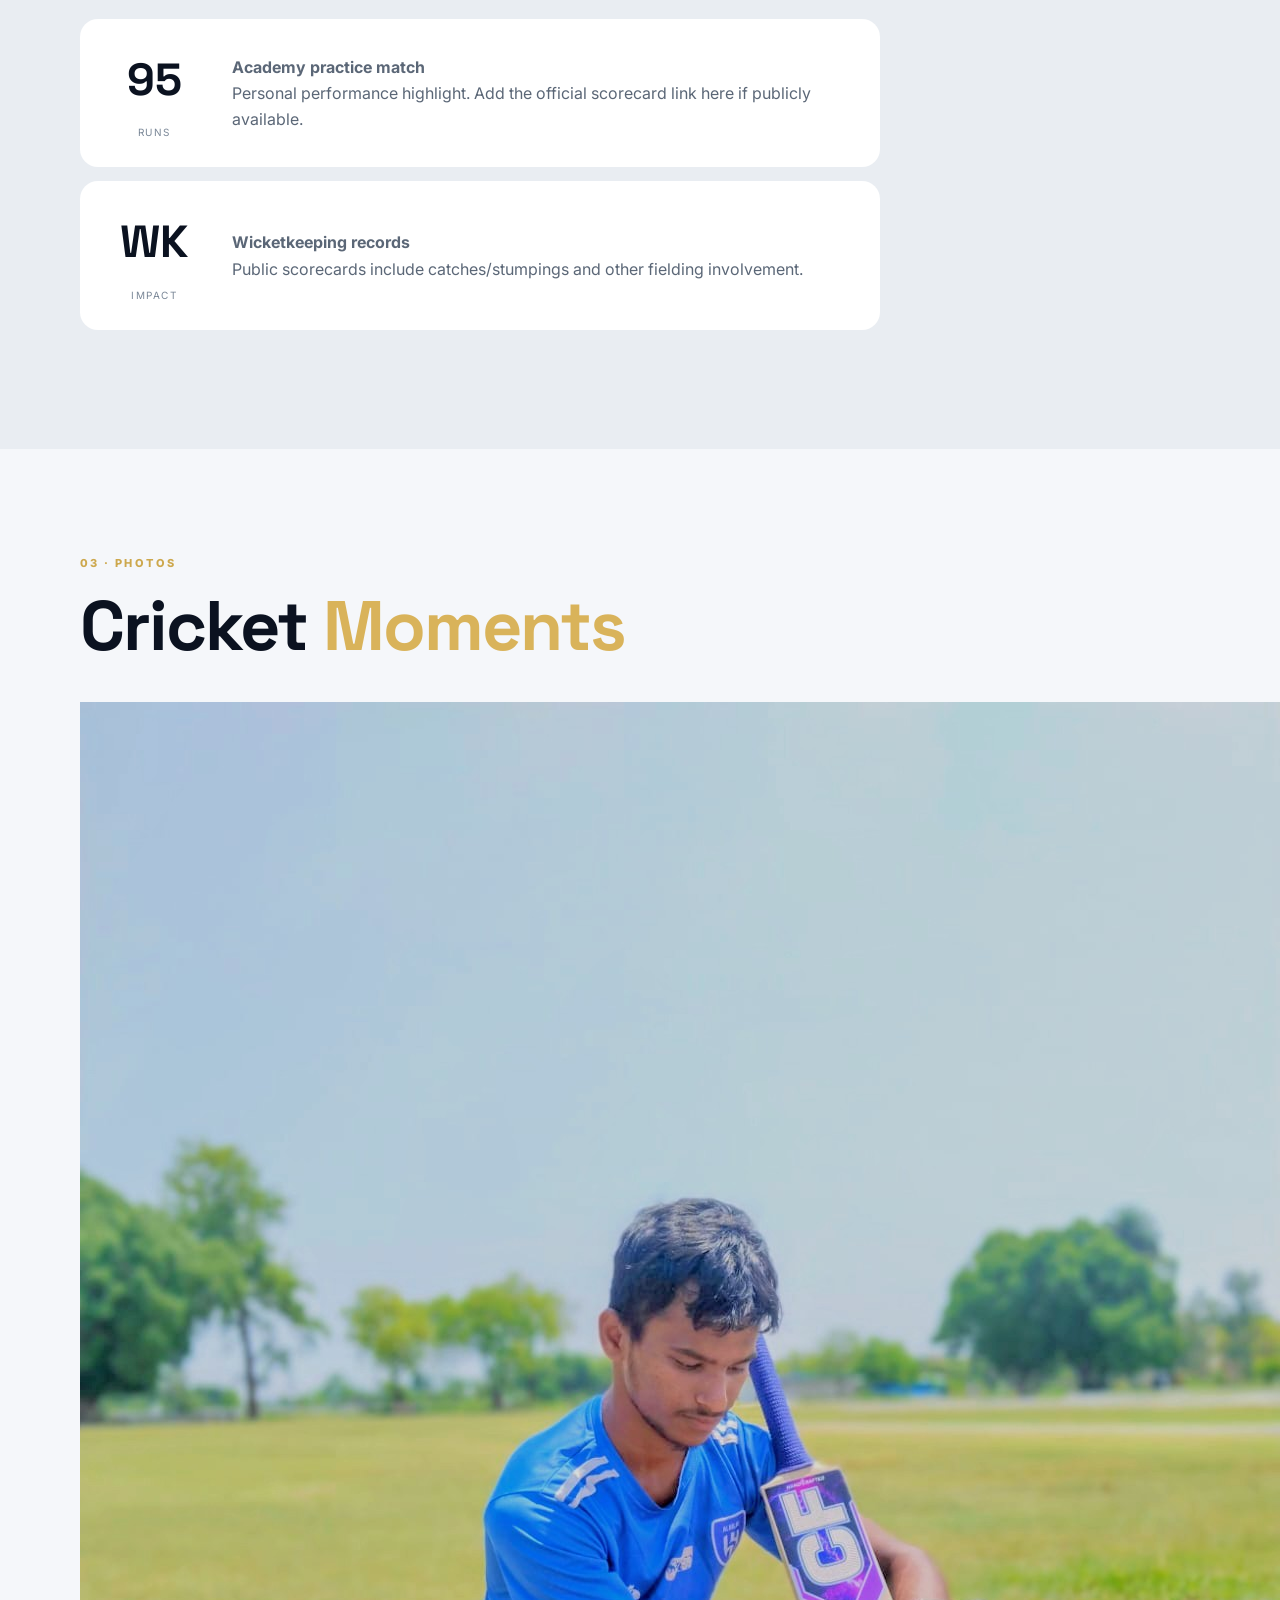
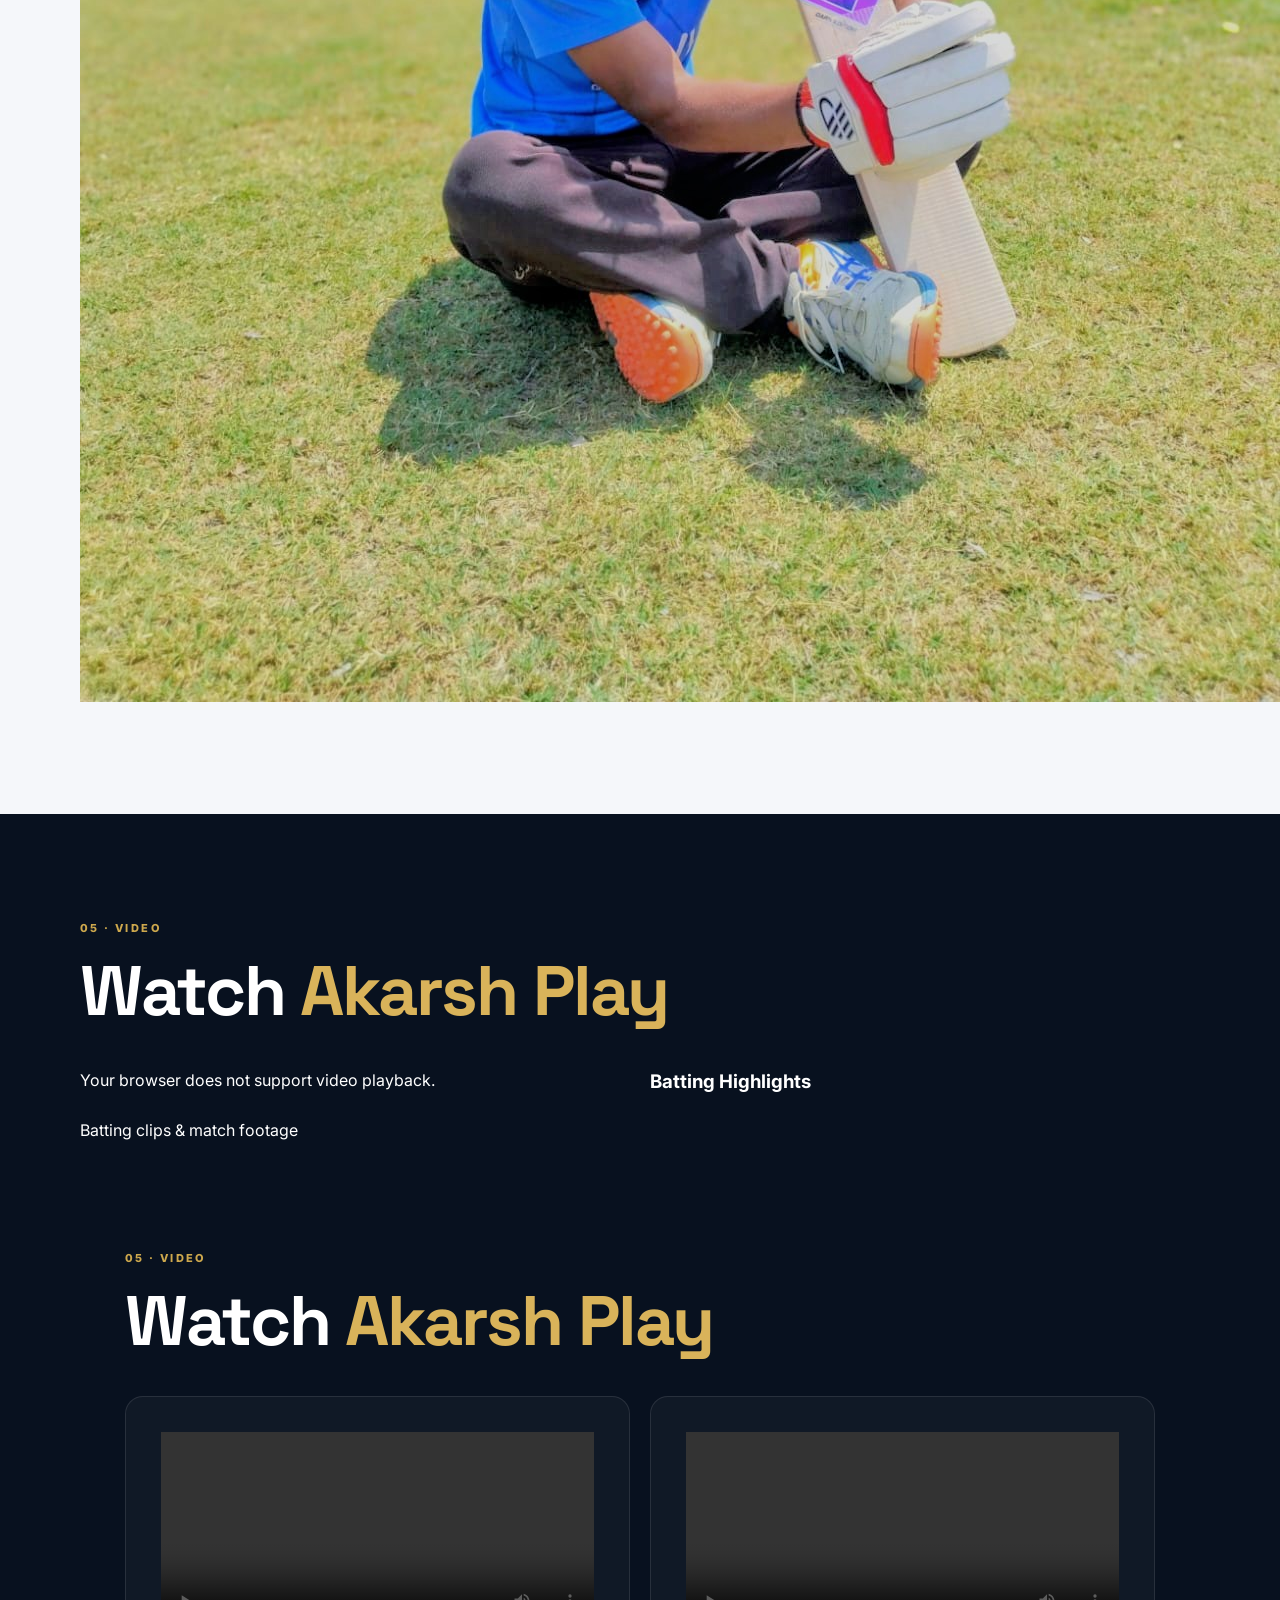
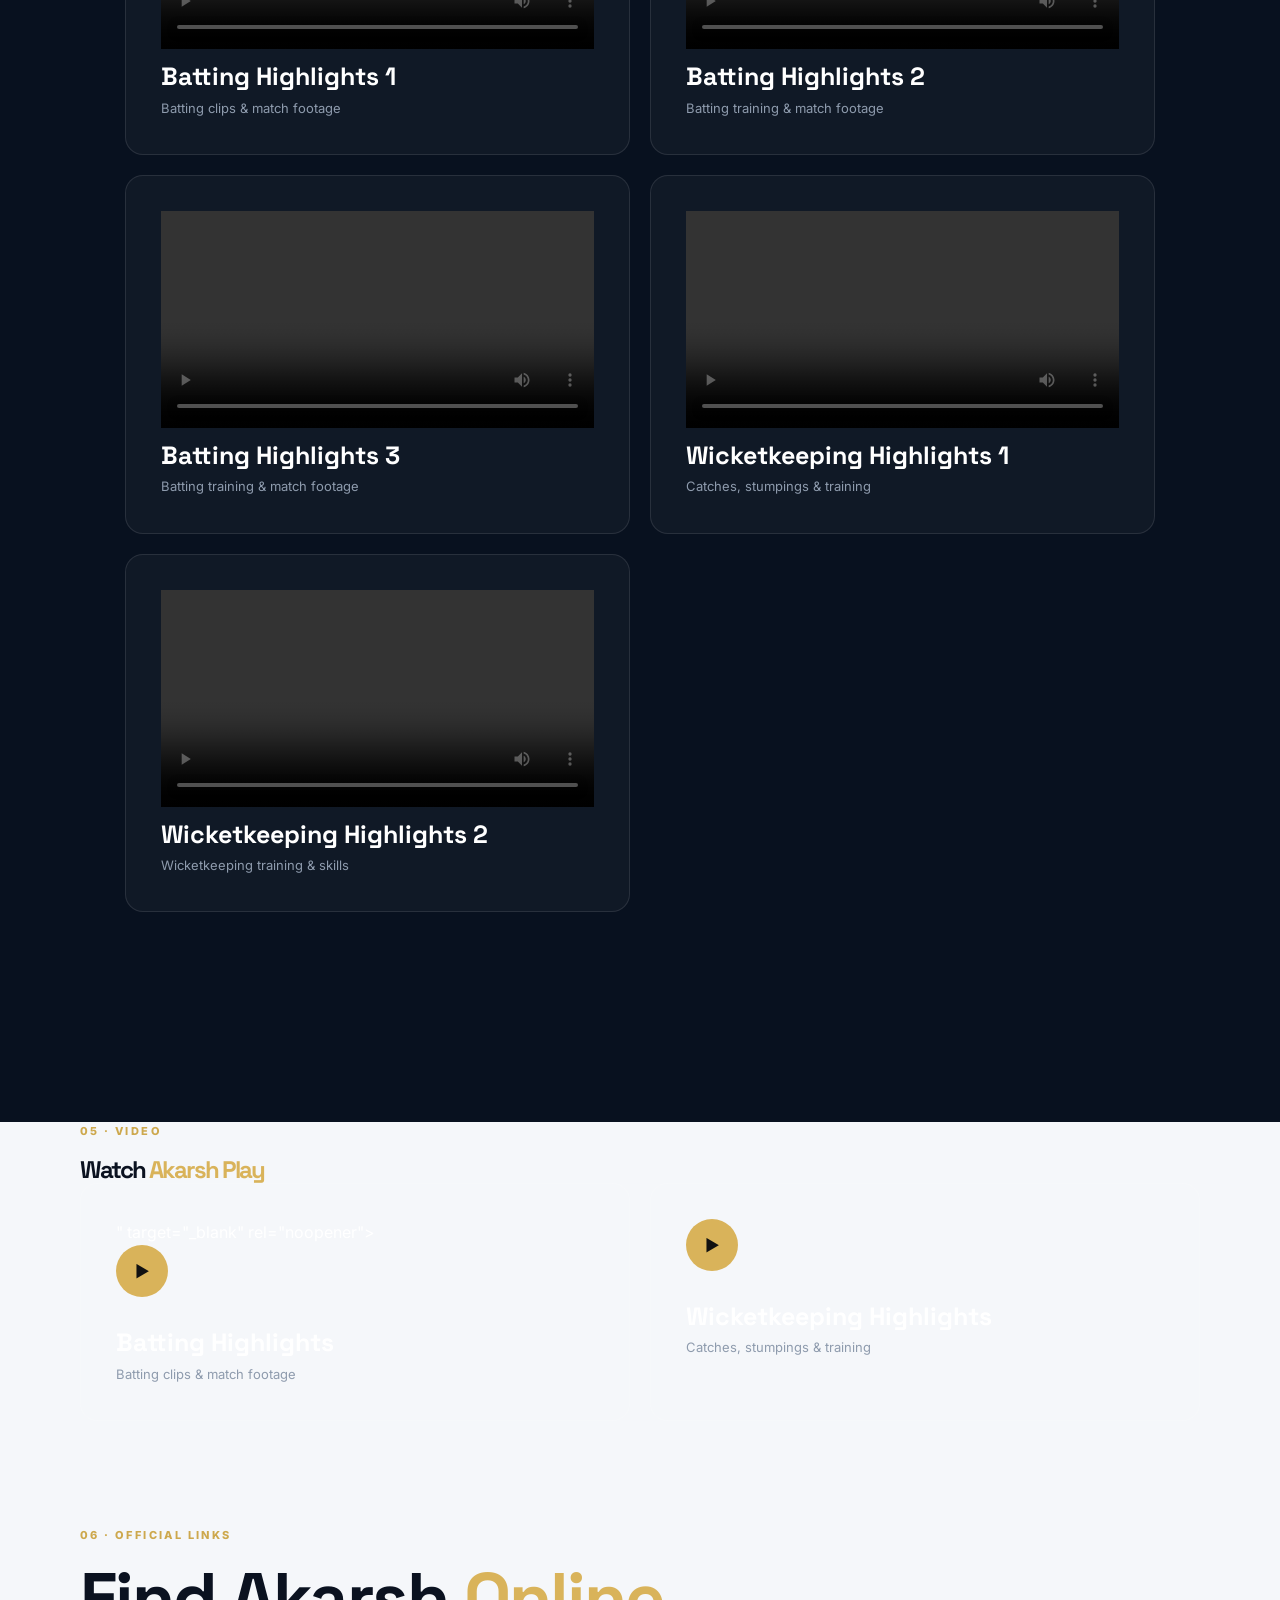
==== commit c5f1bdab: "Update index.html" ====
--- a/index.html
+++ b/index.html
@@ -151,23 +151,63 @@
 
     <div class="video-grid">
 
-      <div class="video-card">
-        <video controls playsinline preload="metadata" width="100%">
-          <source src="assets/VID-20260728-WA0089.mp4" type="video/mp4">
+      
           Your browser does not support video playback.
         </video>
         <h3>Batting Highlights</h3>
         <p>Batting clips & match footage</p>
       </div>
 
+      <section id="videos" class="section dark">
+  <div class="container">
+    <p class="eyebrow">05 · VIDEO</p>
+    <h2>Watch <span>Akarsh Play</span></h2>
+
+    <div class="video-grid">
+
+      <div class="video-card">
+        <video controls playsinline preload="metadata" width="100%">
+          <source src="assets/VID-20260728-WA0089.mp4" type="video/mp4">
+        </video>
+        <h3>Batting Highlights 1</h3>
+        <p>Batting clips & match footage</p>
+      </div>
+
+      <div class="video-card">
+        <video controls playsinline preload="metadata" width="100%">
+          <source src="assets/VID-20260712-WA0041.mp4" type="video/mp4">
+        </video>
+        <h3>Batting Highlights 2</h3>
+        <p>Batting training & match footage</p>
+      </div>
+
+      <div class="video-card">
+        <video controls playsinline preload="metadata" width="100%">
+          <source src="assets/VID-20260712-WA0019.mp4" type="video/mp4">
+        </video>
+        <h3>Batting Highlights 3</h3>
+        <p>Batting training & match footage</p>
+      </div>
+
       <div class="video-card">
         <video controls playsinline preload="metadata" width="100%">
           <source src="assets/VID-20260419-WA0004.mp4" type="video/mp4">
-          Your browser does not support video playback.
-        </video>
-        <h3>Wicketkeeping Highlights</h3>
+        </video>
+        <h3>Wicketkeeping Highlights 1</h3>
         <p>Catches, stumpings & training</p>
       </div>
+
+      <div class="video-card">
+        <video controls playsinline preload="metadata" width="100%">
+          <source src="assets/VID-20260419-WA0006.mp4" type="video/mp4">
+        </video>
+        <h3>Wicketkeeping Highlights 2</h3>
+        <p>Wicketkeeping training & skills</p>
+      </div>
+
+    </div>
+  </div>
+      </section>
 
     </div>
   </div>
